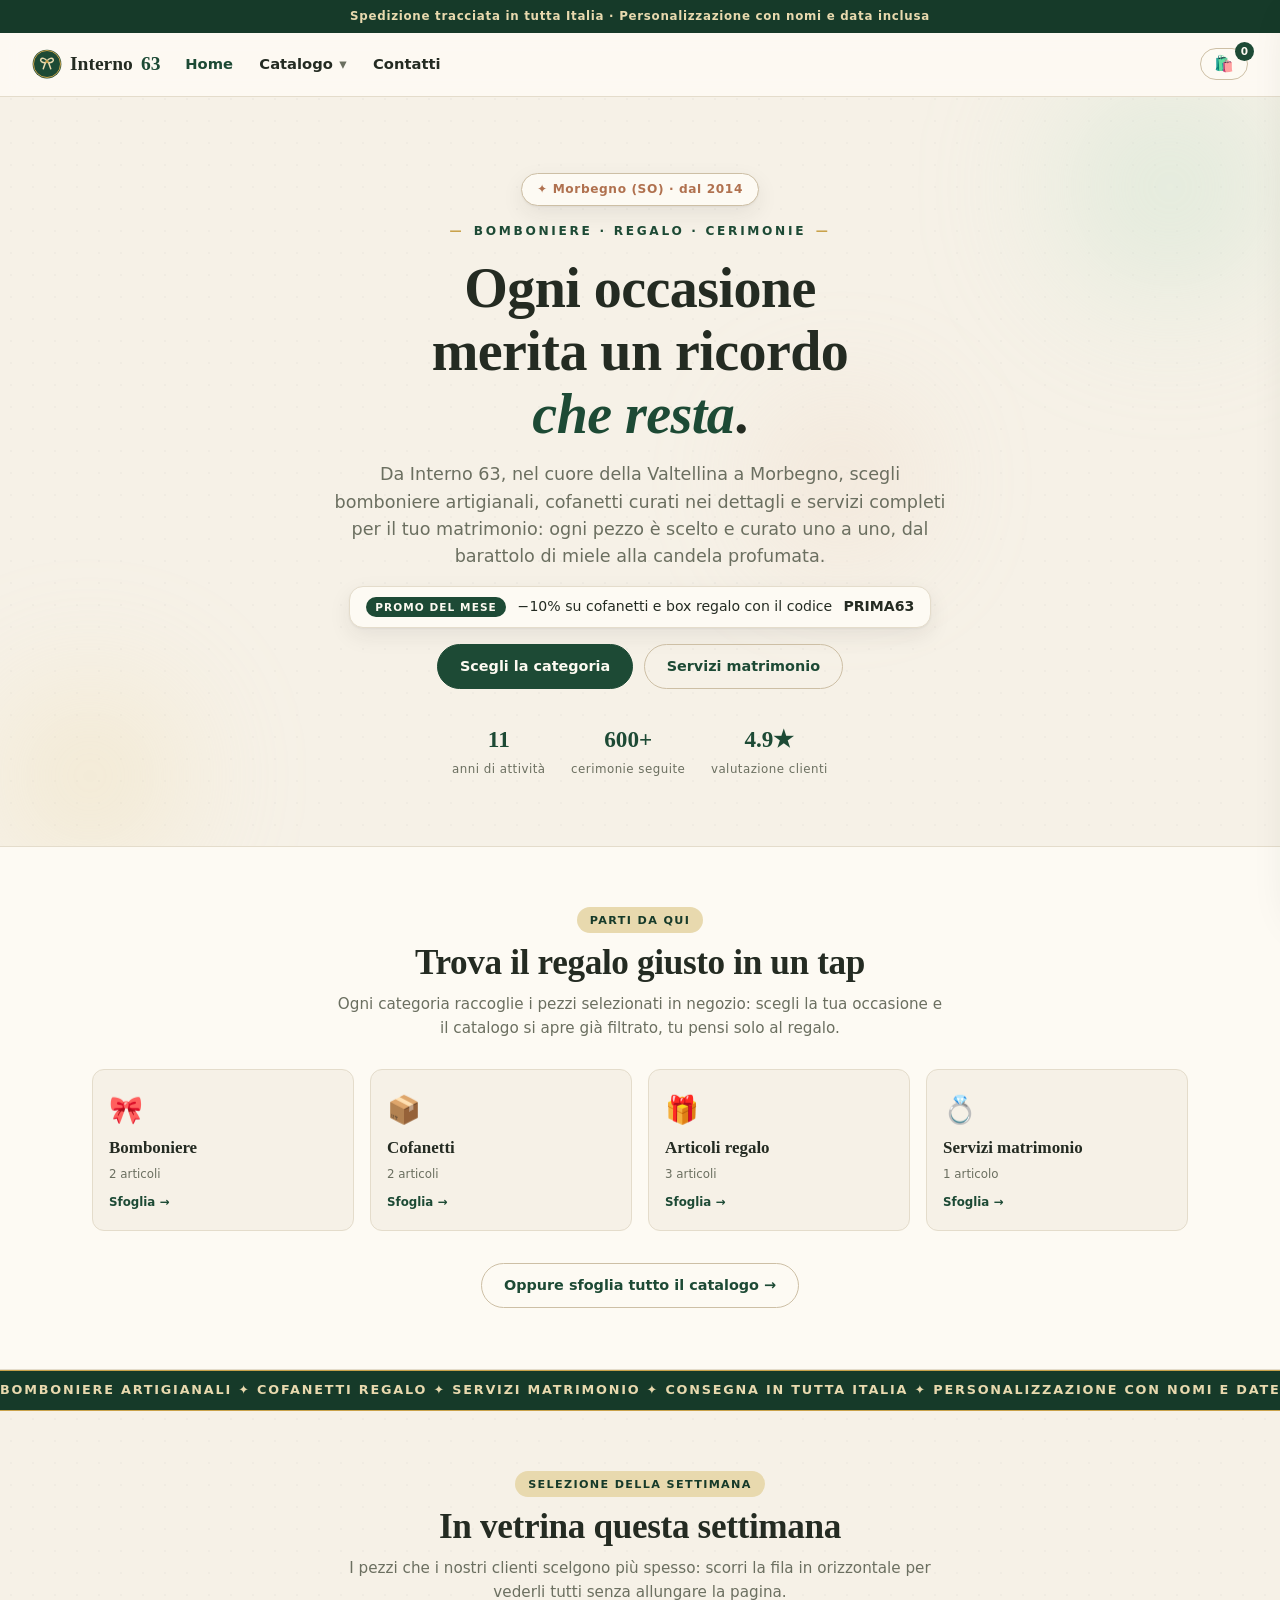
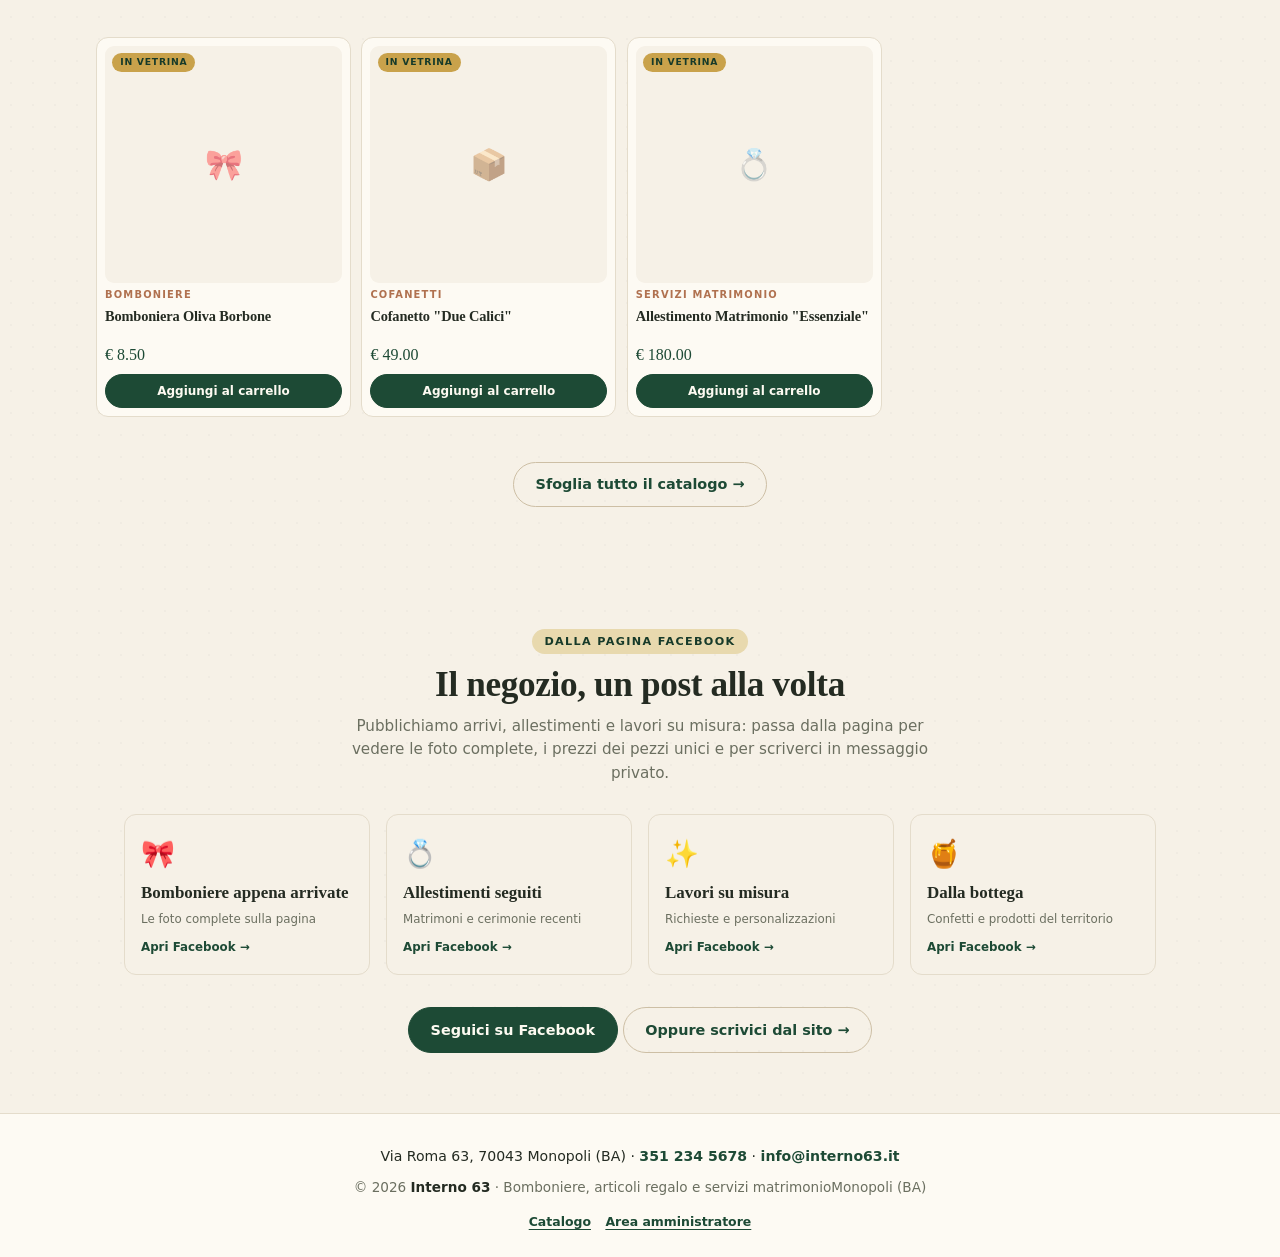
==== index.html @ d995c032 "Fai conto che il negozio è a Morbegno (SO). Modifica l'hero…" ====
<!DOCTYPE html>
<html lang="it">
<head>
<meta charset="UTF-8">
<meta name="viewport" content="width=device-width, initial-scale=1.0">
<title>Interno 63 — Bomboniere, Articoli Regalo e Servizi Matrimonio</title>
<meta name="description" content="Interno 63: bomboniere artigianali, cofanetti regalo e servizi completi per matrimoni, battesimi e cerimonie, da Morbegno in Valtellina. Personalizzazione con nomi e data, spedizione in tutta Italia.">
<meta name="theme-color" content="#1d4a35">
<!-- Condivisione social: anteprima corretta quando la pagina viene linkata su Facebook/WhatsApp -->
<meta property="og:type" content="website">
<meta property="og:site_name" content="Interno 63">
<meta property="og:locale" content="it_IT">
<meta property="og:title" content="Interno 63 — Bomboniere, Articoli Regalo e Servizi Matrimonio">
<meta property="og:description" content="Bomboniere artigianali, cofanetti regalo e servizi completi per cerimonie, dal negozio di Morbegno in Valtellina. Seguici anche sulla pagina Facebook del negozio.">
<meta property="og:url" content="https://interno63.vercel.app/">
<meta name="twitter:card" content="summary">
<!-- Favicon vettoriale: stesso fiocco-regalo su tondo verde del logo in header -->
<link rel="icon" type="image/svg+xml" href="data:image/svg+xml,%3Csvg xmlns='http://www.w3.org/2000/svg' viewBox='0 0 48 48'%3E%3Ccircle cx='24' cy='24' r='23' fill='%231d4a35'/%3E%3Ccircle cx='24' cy='24' r='21.6' fill='none' stroke='%23c9a24b' stroke-width='1.6'/%3E%3Cg fill='none' stroke='%23e8d9ae' stroke-width='2.4' stroke-linecap='round'%3E%3Cpath d='M24 19c-3.4-4.6-8.2-5.2-9.8-2.6-1.5 2.5 1.8 5.5 6.8 5.6'/%3E%3Cpath d='M24 19c3.4-4.6 8.2-5.2 9.8-2.6 1.5 2.5-1.8 5.5-6.8 5.6'/%3E%3Cpath d='M21.6 21.4 18 31.5'/%3E%3Cpath d='M26.4 21.4 30 31.5'/%3E%3C/g%3E%3Ccircle cx='24' cy='20.2' r='2.5' fill='%23c9a24b'/%3E%3C/svg%3E">
<link rel="stylesheet" href="style.css">
</head>
<body data-page="home">
<div class="topbar">Spedizione tracciata in tutta Italia · Personalizzazione con nomi e data inclusa</div>

<!-- HEADER + NAV: logo fiocco-regalo su tondo verde, SVG inline senza classi dedicate -->
<header class="nav">
  <a class="brand" href="index.html" aria-label="Interno 63 — torna alla home">
    <svg width="30" height="30" viewBox="0 0 48 48" aria-hidden="true" focusable="false">
      <circle cx="24" cy="24" r="23" fill="#1d4a35"/>
      <circle cx="24" cy="24" r="21.6" fill="none" stroke="#c9a24b" stroke-width="1.6"/>
      <g fill="none" stroke="#e8d9ae" stroke-width="2.4" stroke-linecap="round">
        <path d="M24 19c-3.4-4.6-8.2-5.2-9.8-2.6-1.5 2.5 1.8 5.5 6.8 5.6"/>
        <path d="M24 19c3.4-4.6 8.2-5.2 9.8-2.6 1.5 2.5-1.8 5.5-6.8 5.6"/>
        <path d="M21.6 21.4 18 31.5"/>
        <path d="M26.4 21.4 30 31.5"/>
      </g>
      <circle cx="24" cy="20.2" r="2.5" fill="#c9a24b"/>
    </svg>
    Interno <b>63</b>
  </a>
  <div class="nav-actions">
    <button class="cart-btn" id="cartBtn" type="button" aria-label="Apri carrello">🛍️ <span class="badge" id="cartCount"></span></button>
    <button class="menu-btn" id="menuBtn" type="button" aria-label="Apri menu di navigazione" aria-expanded="false" aria-controls="navMenu"><span></span><span></span></button>
  </div>
  <nav class="nav-menu" id="navMenu" aria-label="Navigazione principale">
    <a href="index.html" aria-current="page">Home</a>
    <div class="nav-drop" id="navDrop">
      <button class="nav-drop-btn" type="button" id="navDropBtn" aria-expanded="false" aria-haspopup="true" aria-controls="navDropMenu">
        Catalogo <span class="nav-drop-caret" aria-hidden="true">▾</span>
      </button>
      <div class="nav-drop-menu" id="navDropMenu">
        <div class="nav-drop-inner" id="dropCategorie"></div>
      </div>
    </div>
    <a href="#contatti">Contatti</a>
  </nav>
</header>

<main id="top">
  <!-- HERO: sede a Morbegno (SO), senza la dicitura "fatto a mano a" -->
  <section class="hero" aria-label="Presentazione">
    <div class="blobs" aria-hidden="true"><span class="b1"></span><span class="b2"></span><span class="b3"></span></div>
    <div class="hero-inner reveal">
      <span class="sticker">✦ Morbegno (SO) · dal 2014</span>
      <p class="kicker">Bomboniere · Regalo · Cerimonie</p>
      <h1>Ogni occasione merita un ricordo <em>che resta</em>.</h1>
      <p class="lead">Da Interno 63, nel cuore della Valtellina a Morbegno, scegli bomboniere artigianali, cofanetti curati nei dettagli e servizi completi per il tuo matrimonio: ogni pezzo è scelto e curato uno a uno, dal barattolo di miele alla candela profumata.</p>
      <p class="hero-offer"><span class="hero-offer-tag">Promo del mese</span> −10% su cofanetti e box regalo con il codice <b>PRIMA63</b></p>
      <div class="cta-row">
        <a class="btn" href="#categorie">Scegli la categoria</a>
        <a class="btn btn-ghost" href="shop.html?cat=matrimonio">Servizi matrimonio</a>
      </div>
      <div class="hero-stats">
        <div class="stat"><b>11</b><span>anni di attività</span></div>
        <div class="stat"><b>600+</b><span>cerimonie seguite</span></div>
        <div class="stat"><b>4.9★</b><span>valutazione clienti</span></div>
      </div>
    </div>
  </section>

  <!-- CATEGORIE IN PRIMO PIANO: subito sotto l'hero -->
  <section class="section cats" id="categorie">
    <div class="section-head reveal">
      <span class="pill">Parti da qui</span>
      <h2>Trova il regalo giusto in un tap</h2>
      <p>Ogni categoria raccoglie i pezzi selezionati in negozio: scegli la tua occasione e il catalogo si apre già filtrato, tu pensi solo al regalo.</p>
    </div>
    <div class="cats-grid reveal" id="catsGrid" role="group" aria-label="Categorie del catalogo"></div>
    <div class="cta-center reveal">
      <a class="btn btn-ghost" href="shop.html">Oppure sfoglia tutto il catalogo →</a>
    </div>
  </section>

  <!-- TICKER -->
  <div class="ticker" aria-hidden="true">
    <div class="ticker-track">
      <span>Bomboniere artigianali ✦ Cofanetti regalo ✦ Servizi matrimonio ✦ Consegna in tutta Italia ✦ Personalizzazione con nomi e date ✦ Confetti artigianali italiani ✦</span>
      <span>Bomboniere artigianali ✦ Cofanetti regalo ✦ Servizi matrimonio ✦ Consegna in tutta Italia ✦ Personalizzazione con nomi e date ✦ Confetti artigianali italiani ✦</span>
    </div>
  </div>

  <!-- VETRINA: carosello orizzontale -->
  <section class="section" id="vetrina">
    <div class="section-head reveal">
      <span class="pill">Selezione della settimana</span>
      <h2>In vetrina questa settimana</h2>
      <p>I pezzi che i nostri clienti scelgono più spesso: scorri la fila in orizzontale per vederli tutti senza allungare la pagina.</p>
    </div>
    <div class="wrap carosello-wrap reveal">
      <button class="carosello-freccia sx" id="vetrinaPrev" type="button" aria-label="Articoli in vetrina precedenti" aria-controls="featuredGrid" hidden>‹</button>
      <div class="carosello" id="featuredGrid" tabindex="0" aria-label="Vetrina articoli in evidenza: scorri in orizzontale trascinando o con le frecce"></div>
      <button class="carosello-freccia dx" id="vetrinaNext" type="button" aria-label="Articoli in vetrina successivi" aria-controls="featuredGrid" hidden>›</button>
      <p class="carosello-nota hint" aria-hidden="true">← Scorri la fila per scoprire gli altri pezzi in vetrina →</p>
    </div>
    <div class="cta-center reveal">
      <a class="btn btn-ghost" href="shop.html">Sfoglia tutto il catalogo →</a>
    </div>
  </section>

  <!-- SOCIAL: la pagina Facebook del negozio, raccontata con lo stile del sito.
       Il formato "post" (icona + titolo breve + invito) è ripreso dalle tile delle categorie
       per integrarsi nel design, senza widget esterni che appesantiscono la pagina. -->
  <section class="section" id="social">
    <div class="section-head reveal">
      <span class="pill">Dalla pagina Facebook</span>
      <h2>Il negozio, un post alla volta</h2>
      <p>Pubblichiamo arrivi, allestimenti e lavori su misura: passa dalla pagina per vedere le foto complete, i prezzi dei pezzi unici e per scriverci in messaggio privato.</p>
    </div>
    <div class="wrap">
      <div class="cats-grid reveal" role="group" aria-label="Argomenti della pagina Facebook del negozio">
        <a class="tile" href="https://www.facebook.com/share/14xCco4QcLd/" target="_blank" rel="noopener">
          <span class="tile-ico" aria-hidden="true">🎀</span>
          <span class="tile-nome">Bomboniere appena arrivate</span>
          <span class="tile-quota">Le foto complete sulla pagina</span>
          <span class="tile-vai">Apri Facebook →</span>
        </a>
        <a class="tile" href="https://www.facebook.com/share/14xCco4QcLd/" target="_blank" rel="noopener">
          <span class="tile-ico" aria-hidden="true">💍</span>
          <span class="tile-nome">Allestimenti seguiti</span>
          <span class="tile-quota">Matrimoni e cerimonie recenti</span>
          <span class="tile-vai">Apri Facebook →</span>
        </a>
        <a class="tile" href="https://www.facebook.com/share/14xCco4QcLd/" target="_blank" rel="noopener">
          <span class="tile-ico" aria-hidden="true">✨</span>
          <span class="tile-nome">Lavori su misura</span>
          <span class="tile-quota">Richieste e personalizzazioni</span>
          <span class="tile-vai">Apri Facebook →</span>
        </a>
        <a class="tile" href="https://www.facebook.com/share/14xCco4QcLd/" target="_blank" rel="noopener">
          <span class="tile-ico" aria-hidden="true">🍯</span>
          <span class="tile-nome">Dalla bottega</span>
          <span class="tile-quota">Confetti e prodotti del territorio</span>
          <span class="tile-vai">Apri Facebook →</span>
        </a>
      </div>
      <div class="cta-center reveal">
        <a class="btn" href="https://www.facebook.com/share/14xCco4QcLd/" target="_blank" rel="noopener">Seguici su Facebook</a>
        <a class="btn btn-ghost" href="#contatti">Oppure scrivici dal sito →</a>
      </div>
    </div>
  </section>
</main>

<!-- FOOTER: riga contatti ricomposta da script.js con i dati salvati dall'admin -->
<footer class="foot" id="contatti">
  <p class="foot-contatti" id="footContatti">
    <span>Via Roma 63, 23017 Morbegno (SO)</span> ·
    <a class="foot-tel" href="tel:+393512345678">351 234 5678</a> ·
    <a class="foot-tel" href="mailto:info@interno63.it">info@interno63.it</a>
  </p>
  <p class="foot-contatti" id="footOrari" hidden>🕒 Orari: Lun–Sab 9:30–13:00</p>
  <p>© <span id="anno">2025</span> <b id="footName">Interno 63</b> · Bomboniere, articoli regalo e servizi matrimonio<span id="footLuogo"> · Morbegno (SO)</span></p>
  <nav class="foot-links" aria-label="Link utili">
    <a class="link" href="shop.html">Catalogo</a>
    <a class="link hidden" id="linkFb" href="https://www.facebook.com/share/14xCco4QcLd/" rel="noopener">Facebook</a>
    <a class="link hidden" id="linkIg" href="#" rel="noopener">Instagram</a>
    <a class="link" href="admin.html">Area amministratore</a>
  </nav>
</footer>

<!-- Carrello laterale / bottom-sheet -->
<aside class="drawer" id="cartDrawer" aria-label="Carrello" aria-hidden="true">
  <div class="drawer-head">
    <h2>Il tuo carrello</h2>
    <button class="link" id="cartClose" type="button" aria-label="Chiudi carrello">✕ Chiudi</button>
  </div>
  <div class="cart-items" id="cartItems"></div>
  <div class="cart-foot" id="cartFoot"></div>
</aside>
<div class="scrim" id="scrim" hidden></div>

<!-- Dettaglio prodotto -->
<div class="modal" id="productModal" role="dialog" aria-modal="true" aria-label="Dettaglio prodotto" hidden>
  <div class="modal-card" id="modalBody"></div>
  <button class="modal-x" id="modalClose" type="button" aria-label="Chiudi dettaglio">✕</button>
</div>

<div class="toast" id="toast" role="status" aria-live="polite"></div>
<script src="script.js"></script>
</body>
</html>
---- style.css ----
/* Interno 63 — foglio unico: storefront (home + shop) e pannello admin.
   FIX CHIAVE: [hidden] con !important vince su ogni display → nessun overlay invisibile che ruba i click.
   Questa passata (QA FIX): aggiunte le definizioni mancanti segnalate dal controllo —
   .tabpane (pannelli delle schede admin) e .sx/.dx (frecce sinistra/destra del carosello vetrina) —
   più una passata di copertura completa: OGNI classe presente nel markup ora ha il suo stile. */

:root{
  --bg:#f6f1e7;--carta:#fdfaf3;--testo:#242b22;--testo-2:#6b6f60;
  --bordo:#e4dccb;--bordo-forte:#cdbfa5;
  --accente:#1d4a35;--accente-scuro:#163a29;
  --oro:#c9a24b;--oro-tenue:#e8d9ae;--argilla:#b0714f;--pericolo:#b03a2e;
  --ombra:0 1px 2px rgba(36,43,34,.05),0 8px 22px rgba(36,43,34,.08);
  --ombra-alta:0 4px 10px rgba(36,43,34,.10),0 18px 44px rgba(36,43,34,.14);
  --raggio:16px;--raggio-mini:12px;--transizione:180ms ease-out;
  --font-display:"Iowan Old Style","Palatino Linotype",Palatino,Georgia,"Times New Roman",serif;
  --font-testo:"Avenir Next","Segoe UI",system-ui,-apple-system,"Helvetica Neue",sans-serif;
}

/* ---------- Reset e base ---------- */
*,*::before,*::after{box-sizing:border-box;margin:0;padding:0}
[hidden]{display:none!important}
html{scroll-behavior:smooth;-webkit-text-size-adjust:100%}
body{font-family:var(--font-testo);color:var(--testo);background:var(--bg);background-image:radial-gradient(rgba(36,43,34,.028) 1px,transparent 1px);background-size:22px 22px;line-height:1.55;min-height:100vh}
body.blocco-scroll{overflow:hidden}
img{max-width:100%;display:block}
button{font:inherit;cursor:pointer}
a{color:inherit}
:focus-visible{outline:2px solid var(--oro);outline-offset:2px;border-radius:4px}
h1,h2,h3{font-family:var(--font-display);font-weight:600;line-height:1.12;letter-spacing:-.01em}
h1 em,h2 em{font-style:italic;color:var(--accente)}
.hidden{display:none!important}
.wrap{max-width:1160px;margin:0 auto;padding:0 clamp(1rem,4vw,2rem)}

/* ---------- Utility ---------- */
.hint{font-size:.78rem;color:var(--testo-2)}
.pill{display:inline-block;background:var(--oro-tenue);color:var(--accente-scuro);border-radius:999px;padding:.26rem .8rem;font-size:.7rem;font-weight:800;letter-spacing:.12em;text-transform:uppercase}
.vuoto{padding:1.4rem;text-align:center;color:var(--testo-2);font-size:.9rem;border:1px dashed var(--bordo-forte);border-radius:var(--raggio);background:var(--carta)}
.conteggio{font-size:.8rem;color:var(--testo-2);font-weight:600}
.btn{display:inline-flex;align-items:center;justify-content:center;gap:.45rem;background:var(--accente);color:#fdfaf1;border:1px solid var(--accente);border-radius:999px;padding:.65rem 1.35rem;font-weight:700;font-size:.9rem;text-decoration:none;transition:transform var(--transizione),background var(--transizione),box-shadow var(--transizione)}
.btn:hover{background:var(--accente-scuro);transform:translateY(-1px);box-shadow:var(--ombra)}
.btn:active{transform:translateY(0)}
.btn:disabled{opacity:.55;cursor:not-allowed;transform:none;box-shadow:none}
.btn-ghost{background:transparent;color:var(--accente);border:1px solid var(--bordo-forte)}
.btn-ghost:hover{background:var(--accente);color:#fdfaf1;border-color:var(--accente)}
.btn-mini{border:1px solid var(--bordo);background:var(--carta);color:var(--testo);border-radius:999px;padding:.3rem .75rem;font-size:.76rem;font-weight:700;white-space:nowrap;transition:background var(--transizione),color var(--transizione),border-color var(--transizione)}
.btn-mini:hover{border-color:var(--accente);color:var(--accente)}
.btn-mini.attiva{background:var(--oro-tenue);border-color:var(--oro);color:var(--accente-scuro)}
.btn-mini.pericolo{color:var(--pericolo);border-color:rgba(176,58,46,.35)}
.btn-mini.pericolo:hover{background:var(--pericolo);border-color:var(--pericolo);color:#fff}
.link{background:none;border:none;padding:0;color:var(--accente);font-weight:700;font-size:inherit;text-decoration:underline;text-underline-offset:3px}
.link:hover{color:var(--accente-scuro)}

/* ---------- Topbar e navigazione ---------- */
.topbar{background:var(--accente-scuro);color:var(--oro-tenue);text-align:center;font-size:.74rem;font-weight:600;letter-spacing:.06em;padding:.45rem 1rem}
.nav{position:sticky;top:0;z-index:50;display:flex;align-items:center;justify-content:space-between;gap:.8rem;flex-wrap:wrap;padding:.75rem clamp(1rem,4vw,2rem);background:rgba(253,250,243,.92);backdrop-filter:blur(8px);border-bottom:1px solid var(--bordo)}
.brand{font-family:var(--font-display);font-size:1.22rem;text-decoration:none;font-weight:600;display:inline-flex;align-items:center;gap:.5rem}
.brand b{color:var(--accente)}
.dot{width:11px;height:11px;border-radius:50%;background:var(--oro);display:inline-block}
.nav-actions{display:flex;align-items:center;gap:.55rem;margin-left:auto;order:2}
.cart-btn{position:relative;background:var(--carta);border:1px solid var(--bordo-forte);border-radius:999px;padding:.45rem .8rem;font-size:1rem;line-height:1;transition:border-color var(--transizione),transform var(--transizione)}
.cart-btn:hover{border-color:var(--accente);transform:translateY(-1px)}
.badge{position:absolute;top:-7px;right:-7px;min-width:19px;height:19px;padding:0 5px;border-radius:999px;background:var(--accente);color:#fdfaf1;font-size:.66rem;font-weight:800;display:none;align-items:center;justify-content:center;font-family:var(--font-testo)}
.badge:not(:empty){display:inline-flex}
.menu-btn{width:42px;height:42px;border-radius:12px;border:1px solid var(--bordo-forte);background:var(--carta);display:grid;place-content:center;gap:5px}
.menu-btn span{display:block;width:20px;height:2px;background:var(--testo);border-radius:2px;transition:transform var(--transizione)}
.menu-btn[aria-expanded="true"] span:first-child{transform:translateY(3.5px) rotate(45deg)}
.menu-btn[aria-expanded="true"] span:last-child{transform:translateY(-3.5px) rotate(-45deg)}
.nav-menu{display:none;width:100%;order:3;flex-direction:column;gap:.05rem;padding:.5rem 0 .9rem}
.nav-menu.aperta{display:flex}
.nav-menu > a,.nav-drop-btn{text-decoration:none;font-weight:700;font-size:.95rem;color:var(--testo);padding:.55rem .4rem;border-radius:10px;text-align:left;background:none;border:none;width:100%}
.nav-menu > a:hover{color:var(--accente)}
.nav-menu a[aria-current="page"]{color:var(--accente)}
.nav-drop{display:flex;flex-direction:column;position:relative}
.nav-drop-btn{display:flex;align-items:center;gap:.4rem}
.nav-drop-btn:hover{color:var(--accente)}
.nav-drop-caret{color:var(--testo-2);transition:transform var(--transizione)}
.nav-drop-btn[aria-expanded="true"] .nav-drop-caret{transform:rotate(180deg)}
/* mobile: elenco categorie sempre visibile dentro il pannello */
.nav-drop-menu{display:flex;flex-direction:column;padding-left:.9rem}
.nav-drop-inner{display:flex;flex-direction:column;border-left:2px solid var(--oro);padding-left:.7rem;margin:.1rem 0 .4rem}
.nav-drop-inner a{text-decoration:none;font-size:.88rem;font-weight:600;color:var(--testo-2);padding:.45rem .2rem;display:flex;align-items:center;gap:.5rem;border-radius:8px}
.nav-drop-inner a:hover{color:var(--accente)}
.drop-ico{font-size:1rem}
/* desktop: menu in linea + tenda Catalogo */
@media (min-width:768px){
  .menu-btn{display:none}
  .nav-menu{display:flex;flex-direction:row;width:auto;order:0;align-items:center;gap:.15rem;padding:0}
  .nav-menu > a,.nav-drop-btn{width:auto;padding:.5rem .75rem;font-size:.92rem}
  .nav-drop:hover .nav-drop-btn{color:var(--accente)}
  .nav-drop-menu{position:absolute;top:calc(100% + 8px);left:0;min-width:250px;background:var(--carta);border:1px solid var(--bordo);border-radius:var(--raggio-mini);box-shadow:var(--ombra-alta);padding:.55rem;opacity:0;visibility:hidden;transform:translateY(6px);transition:opacity var(--transizione),transform var(--transizione),visibility var(--transizione)}
  .nav-drop-menu.aperta,.nav-drop:focus-within .nav-drop-menu{opacity:1;visibility:visible;transform:translateY(0)}
  .nav-drop-inner{border-left:none;padding-left:0;margin:0}
  .nav-drop-inner a{padding:.5rem .65rem;font-size:.9rem}
  .nav-drop-inner a:hover{background:var(--bg);color:var(--accente)}
}

/* ---------- Hero ---------- */
.hero{position:relative;overflow:hidden;padding:clamp(2.6rem,7vw,4.8rem) 0 clamp(2.6rem,6vw,4.2rem)}
.blobs{position:absolute;inset:0;pointer-events:none}
.blobs span{position:absolute;border-radius:50%;filter:blur(60px);opacity:.5}
.b1{width:340px;height:340px;background:radial-gradient(circle,#bfe0c9,transparent 70%);top:-80px;right:-60px;animation:galleggia 11s ease-in-out infinite}
.b2{width:260px;height:260px;background:radial-gradient(circle,#ecd9a8,transparent 70%);bottom:-60px;left:-40px;animation:galleggia 13s ease-in-out infinite reverse}
.b3{width:200px;height:200px;background:radial-gradient(circle,#e7c9b3,transparent 70%);top:38%;left:58%;animation:galleggia 15s ease-in-out 2s infinite}
.hero-inner{position:relative;max-width:880px;margin:0 auto;text-align:center;display:grid;gap:1rem;justify-items:center;padding:0 clamp(1rem,4vw,2rem)}
.sticker{display:inline-block;background:var(--carta);border:1px solid var(--bordo-forte);border-radius:999px;padding:.38rem .95rem;font-size:.76rem;font-weight:600;color:var(--argilla);letter-spacing:.05em;box-shadow:var(--ombra)}
.kicker{font-size:.76rem;font-weight:800;letter-spacing:.22em;text-transform:uppercase;color:var(--accente)}
.kicker::before,.kicker::after{content:"—";color:var(--oro);margin:0 .6rem}
.hero h1{font-size:clamp(2rem,5.5vw,3.5rem);max-width:18ch}
.lead{color:var(--testo-2);font-size:clamp(.96rem,2vw,1.1rem);max-width:56ch}
.hero-offer{display:inline-flex;align-items:center;gap:.7rem;flex-wrap:wrap;justify-content:center;background:var(--carta);border:1px solid var(--bordo);border-radius:14px;padding:.55rem 1rem;font-size:.88rem;box-shadow:var(--ombra)}
.hero-offer-tag{background:var(--accente);color:#fdfaf1;border-radius:999px;padding:.14rem .6rem;font-size:.66rem;font-weight:800;letter-spacing:.1em;text-transform:uppercase}
.cta-row{display:flex;flex-wrap:wrap;gap:.7rem;align-items:center}
.cta-row.left{justify-content:flex-start}
.cta-center{text-align:center;margin-top:2rem}
.hero-stats{display:flex;flex-wrap:wrap;justify-content:center;gap:1.6rem;margin-top:1.1rem}
.hero-stats .stat{display:grid;gap:.1rem;text-align:center}
.hero-stats b{font-family:var(--font-display);font-size:1.45rem;color:var(--accente)}
.hero-stats span{font-size:.74rem;color:var(--testo-2);letter-spacing:.04em}

/* ---------- Ticker ---------- */
.ticker{background:var(--accente-scuro);overflow:hidden;padding:.6rem 0;border-block:1px solid var(--oro)}
.ticker-track{display:flex;width:max-content;animation:scorri 26s linear infinite}
.ticker-track span{color:var(--oro-tenue);font-size:.8rem;font-weight:600;letter-spacing:.14em;text-transform:uppercase;white-space:nowrap;padding-right:2.5rem}

/* ---------- Sezioni ---------- */
.section{padding:clamp(2.4rem,6vw,3.8rem) 0}
.section-head{max-width:640px;margin:0 auto 1.8rem;text-align:center;display:grid;gap:.65rem;justify-items:center;padding:0 1rem}
.section-head h2{font-size:clamp(1.5rem,3.5vw,2.2rem)}
.section-head p{color:var(--testo-2);font-size:.95rem}
.section.cats{background:var(--carta);border-block:1px solid var(--bordo)}

/* ---------- Tile categorie in primo piano ---------- */
.cats-grid{display:grid;gap:.8rem;grid-template-columns:repeat(auto-fill,minmax(150px,1fr));padding:0 clamp(1rem,4vw,2rem);max-width:1160px;margin:0 auto}
@media (min-width:820px){.cats-grid{grid-template-columns:repeat(4,1fr);gap:1rem}}
.tile{position:relative;text-decoration:none;background:var(--bg);border:1px solid var(--bordo);border-radius:var(--raggio-mini);padding:1.15rem 1rem;display:grid;gap:.25rem;justify-items:start;transition:transform var(--transizione),box-shadow var(--transizione),border-color var(--transizione)}
.tile:hover{transform:translateY(-3px);box-shadow:var(--ombra);border-color:var(--oro)}
.tile-ico{font-size:1.7rem}
.tile-nome{font-family:var(--font-display);font-size:1.06rem;font-weight:600}
.tile-quota{font-size:.74rem;color:var(--testo-2)}
.tile-vai{font-size:.74rem;font-weight:700;color:var(--accente);margin-top:.35rem}
.tile:hover .tile-vai{text-decoration:underline;text-underline-offset:3px}
.cta-center .btn-ghost{display:inline-flex}

/* ---------- Carosello vetrina (scorrimento orizzontale) ---------- */
.carosello-wrap{display:block;position:relative;max-width:1160px;margin:0 auto;padding:0 clamp(1rem,4vw,2rem)}
.carosello{display:grid;grid-auto-flow:column;grid-auto-columns:min(72%,280px);gap:.65rem;overflow-x:auto;scroll-snap-type:x mandatory;overscroll-behavior-x:contain;padding:.25rem .25rem .8rem;scrollbar-width:thin;scrollbar-color:var(--bordo-forte) transparent}
.carosello::-webkit-scrollbar{height:6px}
.carosello::-webkit-scrollbar-thumb{background:var(--bordo-forte);border-radius:999px}
.carosello .product{scroll-snap-align:start}
.carosello.trascina{scroll-snap-type:none;cursor:grabbing}
.carosello-freccia{display:none}
/* QA FIX: i modificatori .sx (sinistra) e .dx (destra) delle frecce ora esistono:
   su desktop avvicinano i pulsanti al bordo della corsia senza coprire le card */
.carosello-freccia.sx{margin-left:-.15rem}
.carosello-freccia.dx{margin-right:-.15rem}
.carosello-nota{text-align:center;font-size:.78rem;color:var(--testo-2);margin-top:.4rem;padding:0 1rem}
@media (min-width:768px){
  .carosello-wrap{display:grid;grid-template-columns:auto 1fr auto;align-items:center;gap:.6rem}
  .carosello{grid-auto-columns:minmax(230px,255px);scroll-snap-type:x proximity}
  .carosello-freccia{display:grid;place-items:center;width:42px;height:42px;border-radius:50%;border:1px solid var(--bordo-forte);background:var(--carta);color:var(--accente);font-size:1.35rem;line-height:1;box-shadow:var(--ombra);transition:border-color var(--transizione),background var(--transizione),transform var(--transizione);flex-shrink:0}
  .carosello-freccia:hover{background:var(--accente);color:#fdfaf1;border-color:var(--accente);transform:translateY(-1px)}
  .carosello-nota{display:none}
}

/* ---------- Griglia prodotti: CARD COMPATTE ---------- */
.grid{display:grid;gap:.65rem;grid-template-columns:repeat(auto-fill,minmax(146px,1fr))}
.grid-shop{grid-template-columns:repeat(auto-fill,minmax(154px,1fr))}
.product{background:var(--carta);border:1px solid var(--bordo);border-radius:var(--raggio-mini);padding:.5rem;display:grid;gap:.25rem;justify-items:start;transition:transform var(--transizione),box-shadow var(--transizione),border-color var(--transizione)}
.product:hover{transform:translateY(-2px);box-shadow:var(--ombra);border-color:var(--bordo-forte)}
.product-media{position:relative;width:100%;aspect-ratio:1/1;border-radius:9px;overflow:hidden;background:var(--bg);border:none;padding:0}
.product-media img{width:100%;height:100%;object-fit:cover}
.segnaposto{width:100%;height:100%;display:grid;place-items:center;font-size:1.9rem;opacity:.55}
.badge-vetrina{position:absolute;top:.45rem;left:.45rem;background:var(--oro);color:var(--accente-scuro);border-radius:999px;padding:.13rem .5rem;font-size:.58rem;font-weight:800;letter-spacing:.08em;text-transform:uppercase;font-family:var(--font-testo)}
.categoria{font-size:.62rem;font-weight:800;letter-spacing:.12em;text-transform:uppercase;color:var(--argilla)}
.product h3{font-size:.9rem;line-height:1.25;display:-webkit-box;-webkit-line-clamp:2;-webkit-box-orient:vertical;overflow:hidden;min-height:2.25em}
.product .prezzo{font-family:var(--font-display);font-size:1rem;color:var(--accente)}
.product > button:last-child{width:100%;margin-top:.15rem;border:1px solid var(--accente);background:var(--accente);color:#fdfaf1;border-radius:999px;padding:.42rem .6rem;font-size:.75rem;font-weight:700;text-align:center;transition:background var(--transizione),transform var(--transizione)}
.product > button:last-child:hover{background:var(--accente-scuro);transform:translateY(-1px)}
.product > button:last-child:disabled{opacity:.5}

/* ---------- Pagina catalogo ---------- */
.page-head{padding:clamp(1.8rem,5vw,3rem) 0 1.5rem;text-align:center}
.breadcrumb{font-size:.74rem;font-weight:600;letter-spacing:.09em;text-transform:uppercase;color:var(--testo-2);margin-bottom:.5rem}
.breadcrumb a{color:var(--accente);text-decoration:none}
.breadcrumb a:hover{text-decoration:underline;text-underline-offset:3px}
.breadcrumb span{margin:0 .35rem;color:var(--bordo-forte)}
.page-head h1{font-size:clamp(1.8rem,4vw,2.5rem)}
.page-head .lead{margin:.5rem auto 0}
.toolbar-wrap{background:var(--carta);border-bottom:1px solid var(--bordo);padding:.9rem 0 1rem}
.toolbar{display:flex;flex-wrap:wrap;gap:.65rem;align-items:center;justify-content:space-between}
.toolbar-wrap .chips{margin-top:.9rem}
.campo-cerca{display:flex;align-items:center;gap:.5rem;flex:1;min-width:200px;max-width:420px;background:var(--bg);border:1px solid var(--bordo);border-radius:999px;padding:.5rem .9rem;transition:border-color var(--transizione)}
.campo-cerca:focus-within{border-color:var(--accente)}
.campo-cerca input{border:none;background:none;flex:1;font-size:.92rem;min-width:0}
.campo-cerca input:focus{outline:none}
.campo-ordina{display:flex;align-items:center;gap:.5rem;font-size:.83rem;font-weight:700;color:var(--testo-2)}
.campo-ordina select{border:1px solid var(--bordo);border-radius:999px;padding:.45rem .75rem;background:var(--carta);font:inherit;font-size:.88rem;color:var(--testo)}
.campo-ordina select:focus{border-color:var(--accente);outline:none}
.chips{display:flex;flex-wrap:wrap;gap:.45rem}
.chip{border:1px solid var(--bordo);background:var(--carta);border-radius:999px;padding:.42rem .95rem;font-size:.8rem;font-weight:700;color:var(--testo-2);transition:background var(--transizione),color var(--transizione),border-color var(--transizione)}
.chip:hover{border-color:var(--accente);color:var(--accente)}
.chip.attiva{background:var(--accente);border-color:var(--accente);color:#fdfaf1}
.empty{text-align:center;color:var(--testo-2);padding:2rem 1rem;border:1px dashed var(--bordo-forte);border-radius:var(--raggio);background:var(--carta);font-size:.92rem}
.shop-main{padding-top:1.6rem}

/* ---------- Footer ---------- */
.foot{border-top:1px solid var(--bordo);background:var(--carta);padding:2rem 1rem 1.6rem;display:grid;gap:.55rem;justify-items:center;text-align:center;font-size:.85rem;color:var(--testo-2)}
.foot b{color:var(--testo)}
.foot-contatti{font-size:.88rem;color:var(--testo)}
.foot-tel{color:var(--accente);font-weight:700;text-decoration:none}
.foot-tel:hover{text-decoration:underline;text-underline-offset:3px}
.foot-links{display:flex;gap:.9rem;flex-wrap:wrap;justify-content:center;margin-top:.3rem}
.foot-links .link{font-size:.78rem}

/* ---------- Drawer carrello ---------- */
.drawer{position:fixed;top:0;right:0;bottom:0;width:min(400px,94vw);background:var(--carta);border-left:1px solid var(--bordo);box-shadow:var(--ombra-alta);z-index:70;transform:translateX(105%);transition:transform 240ms ease-out;display:flex;flex-direction:column}
.drawer.aperta{transform:none}
.drawer-head{display:flex;align-items:center;justify-content:space-between;padding:1rem 1.1rem;border-bottom:1px solid var(--bordo)}
.drawer-head h2{font-size:1.15rem}
.cart-items{flex:1;overflow:auto;padding:1rem 1.1rem;display:grid;gap:.7rem;align-content:start}
.cart-row{display:grid;gap:.3rem;background:var(--bg);border:1px solid var(--bordo);border-radius:var(--raggio-mini);padding:.6rem .7rem}
.riga-nome{font-weight:700;font-size:.88rem}
.riga-ctrl{display:flex;align-items:center;gap:.5rem;font-size:.9rem}
.riga-ctrl button{width:26px;height:26px;border-radius:8px;border:1px solid var(--bordo-forte);background:var(--carta);font-weight:800;line-height:1}
.riga-ctrl button:hover{border-color:var(--accente);color:var(--accente)}
.qta{min-width:1.2rem;text-align:center;font-weight:700}
.cart-foot{border-top:1px solid var(--bordo);padding:1rem 1.1rem;display:grid;gap:.6rem}
.cart-tot{display:flex;justify-content:space-between;font-size:1rem;align-items:center}

/* ---------- Scrim, modale dettaglio, toast ---------- */
.scrim{position:fixed;inset:0;background:rgba(36,43,34,.4);z-index:60;opacity:0;transition:opacity 220ms ease-out}
.scrim.visibile{opacity:1}
.modal{position:fixed;inset:0;z-index:80;display:grid;place-items:center;padding:1rem;background:rgba(36,43,34,.45);backdrop-filter:blur(3px);opacity:0;transition:opacity var(--transizione)}
.modal.aperta{opacity:1}
.modal-card{position:relative;background:var(--carta);border-radius:var(--raggio);box-shadow:var(--ombra-alta);max-width:640px;width:100%;max-height:86vh;overflow:auto;display:grid;gap:1rem;padding:1.1rem}
@media (min-width:700px){.modal-card{grid-template-columns:230px minmax(0,1fr)}}
.modal-x{position:absolute;top:1rem;right:1rem;width:38px;height:38px;border-radius:50%;border:1px solid var(--bordo-forte);background:var(--carta);font-size:.95rem;z-index:2}
.modal-x:hover{border-color:var(--accente);color:var(--accente)}
.dettaglio-media img{width:100%;aspect-ratio:1/1;object-fit:cover;border-radius:var(--raggio-mini)}
.dettaglio-media .segnaposto{width:100%;aspect-ratio:1/1;font-size:3rem;background:var(--bg);border-radius:var(--raggio-mini)}
.dettaglio-info{display:grid;gap:.5rem;justify-items:start}
.dettaglio-info h3{font-size:1.3rem}
.desc{color:var(--testo-2);font-size:.92rem}
.dettaglio-info .prezzo{font-family:var(--font-display);font-size:1.35rem;color:var(--accente)}
.toast{position:fixed;left:50%;bottom:1.2rem;transform:translate(-50%,12px);background:var(--testo);color:#fdfaf1;border-radius:999px;padding:.6rem 1.2rem;font-size:.85rem;font-weight:600;box-shadow:var(--ombra-alta);opacity:0;pointer-events:none;transition:opacity var(--transizione),transform var(--transizione);z-index:90;max-width:min(92vw,480px);text-align:center}
.toast.visibile{opacity:1;transform:translate(-50%,0)}

/* ---------- Animazioni ingresso ---------- */
.reveal{opacity:0;transform:translateY(14px);transition:opacity .5s ease-out,transform .5s ease-out}
.reveal.visibile{opacity:1;transform:none}
@keyframes galleggia{0%,100%{transform:translateY(0)}50%{transform:translateY(-16px)}}
@keyframes scorri{from{transform:translateX(0)}to{transform:translateX(-50%)}}

/* ---------- Campi formulario condivisi ---------- */
.form-grid label,.gate label,.cart-foot label,.backup-grid label{display:grid;gap:.3rem;font-size:.82rem;font-weight:700;color:var(--testo-2)}
.form-grid input,.form-grid select,.gate input,.cart-foot input,.backup-grid input{border:1px solid var(--bordo-forte);border-radius:10px;padding:.55rem .7rem;background:var(--carta);font:inherit;font-size:.92rem;color:var(--testo);width:100%}
.form-grid input:focus,.form-grid select:focus,.gate input:focus,.cart-foot input:focus,.backup-grid input:focus{border-color:var(--accente);outline:none;box-shadow:0 0 0 3px rgba(29,74,53,.12)}
.check{display:flex;align-items:center;gap:.5rem;font-weight:600;color:var(--testo)!important;flex-direction:row!important}
.check input{width:16px!important;height:16px;accent-color:var(--accente);flex-shrink:0}

/* ============ PANNELLO ADMIN ============ */
body.pag-admin{background-image:none}
.admin-head{position:sticky;top:0;z-index:40;display:flex;align-items:center;justify-content:space-between;gap:.8rem;flex-wrap:wrap;padding:.7rem clamp(1rem,4vw,2rem);background:rgba(253,250,243,.94);backdrop-filter:blur(8px);border-bottom:1px solid var(--bordo)}
.admin-tag{background:var(--accente);color:#fdfaf1;border-radius:999px;padding:.12rem .55rem;font-size:.62rem;font-weight:800;letter-spacing:.1em;text-transform:uppercase;font-family:var(--font-testo)}
.admin-head-actions{display:flex;gap:.5rem;flex-wrap:wrap}

/* Accesso */
.gate-wrap{max-width:420px;margin:clamp(3rem,10vw,6rem) auto;padding:0 1rem;display:grid;gap:.7rem;justify-items:center;text-align:center}
.gate-ico{font-size:2.2rem}
.gate-wrap h1{font-size:1.6rem}
.gate{width:100%;background:var(--carta);border:1px solid var(--bordo);border-radius:var(--raggio);box-shadow:var(--ombra);padding:1.2rem;display:grid;gap:.6rem;justify-items:stretch}
.gate input{width:100%}
.gate-msg{color:var(--pericolo);font-size:.8rem;font-weight:700}

/* Guscio + statistiche */
.admin-shell{max-width:1080px;margin:0 auto;padding:1.2rem clamp(1rem,4vw,2rem) 3rem;display:grid;gap:1.1rem}
.admin-stats{display:grid;grid-template-columns:repeat(2,1fr);gap:.6rem}
@media (min-width:640px){.admin-stats{grid-template-columns:repeat(3,1fr)}}
@media (min-width:960px){.admin-stats{grid-template-columns:repeat(6,1fr)}}
.admin-stat{background:var(--carta);border:1px solid var(--bordo);border-radius:var(--raggio-mini);padding:.75rem .8rem;display:grid;gap:.1rem}
.admin-stat b{font-family:var(--font-display);font-size:1.3rem;color:var(--accente)}
.admin-stat span{font-size:.68rem;color:var(--testo-2);font-weight:600;letter-spacing:.03em}

/* Schede (tab) — QA FIX: .tabpane ora definito: i pannelli visibili sono una colonna
   con spaziatura; quelli nascosti restano tali grazie a [hidden]{display:none!important} */
.tabs{display:flex;gap:.4rem;overflow-x:auto;padding-bottom:.3rem;scrollbar-width:thin;scrollbar-color:var(--bordo-forte) transparent}
.tab{flex-shrink:0;display:inline-flex;align-items:center;gap:.4rem;border:1px solid var(--bordo);background:var(--carta);border-radius:999px;padding:.5rem 1rem;font-size:.84rem;font-weight:700;color:var(--testo-2);transition:background var(--transizione),color var(--transizione),border-color var(--transizione)}
.tab:hover{border-color:var(--accente);color:var(--accente)}
.tab.attiva{background:var(--accente);border-color:var(--accente);color:#fdfaf1}
.cont-badge{background:var(--oro-tenue);color:var(--accente-scuro);border-radius:999px;padding:.05rem .45rem;font-size:.68rem;font-weight:800}
.tab.attiva .cont-badge{background:rgba(253,250,243,.25);color:#fdfaf1}
.tabpane{display:grid;gap:1rem;align-content:start}

/* Schede di modifica */
.edit-card{background:var(--carta);border:1px solid var(--bordo);border-radius:var(--raggio);box-shadow:var(--ombra);padding:1.2rem;display:grid;gap:1rem}
.edit-head{display:flex;align-items:center;justify-content:space-between;gap:.8rem;flex-wrap:wrap}
.edit-head h2{font-size:1.15rem}
.edit-grid{display:grid;gap:1.1rem}
@media (min-width:900px){.edit-grid{grid-template-columns:minmax(0,1.5fr) minmax(240px,.9fr)}}
.form-grid{display:grid;gap:.85rem;grid-template-columns:repeat(auto-fit,minmax(190px,1fr))}
.wide{grid-column:1/-1}
.form-aiuto{font-size:.78rem;color:var(--testo-2);font-weight:500}
.anteprima{background:var(--bg);border:1px dashed var(--bordo-forte);border-radius:var(--raggio-mini);padding:.9rem;display:grid;gap:.55rem;align-content:start}
.anteprima-tit{font-size:.72rem;font-weight:800;letter-spacing:.1em;text-transform:uppercase;color:var(--testo-2)}
.anteprima .product{width:100%;cursor:default}

/* Filtri e tabelle */
.filtri-bar{display:flex;flex-wrap:wrap;align-items:center;gap:.7rem;justify-content:space-between}
.cerca-mini{max-width:320px;min-width:180px;flex:1}
.table-wrap{overflow-x:auto;border:1px solid var(--bordo);border-radius:var(--raggio-mini);background:var(--carta);box-shadow:var(--ombra)}
.tabella{width:100%;border-collapse:collapse;font-size:.85rem;min-width:640px}
.tabella th{text-align:left;font-size:.68rem;font-weight:800;letter-spacing:.1em;text-transform:uppercase;color:var(--testo-2);padding:.7rem .8rem;border-bottom:1px solid var(--bordo);background:var(--bg);white-space:nowrap}
.tabella td{padding:.65rem .8rem;border-bottom:1px solid var(--bordo);vertical-align:top}
.tabella tbody tr:last-child td{border-bottom:none}
.tabella tbody tr:hover{background:rgba(232,217,174,.18)}
.azioni{display:flex;gap:.35rem;flex-wrap:wrap}

/* Icona categoria */
.icon-picker{display:flex;flex-wrap:wrap;gap:.4rem}
.icona-btn{width:40px;height:40px;border-radius:12px;border:1px solid var(--bordo);background:var(--carta);font-size:1.1rem;display:grid;place-items:center;transition:border-color var(--transizione),background var(--transizione),transform var(--transizione)}
.icona-btn:hover{border-color:var(--oro);transform:translateY(-1px)}
.icona-btn.selezionata{border-color:var(--oro);background:var(--oro-tenue);box-shadow:inset 0 0 0 1px var(--oro)}

/* Backup */
.backup-grid{display:grid;gap:1rem}
@media (min-width:760px){.backup-grid{grid-template-columns:repeat(2,1fr)}}
.backup-azioni{display:flex;gap:.5rem;flex-wrap:wrap;margin-top:.6rem}
.box-info{background:var(--oro-tenue);border:1px solid var(--oro);border-radius:var(--raggio-mini);padding:.8rem .9rem}
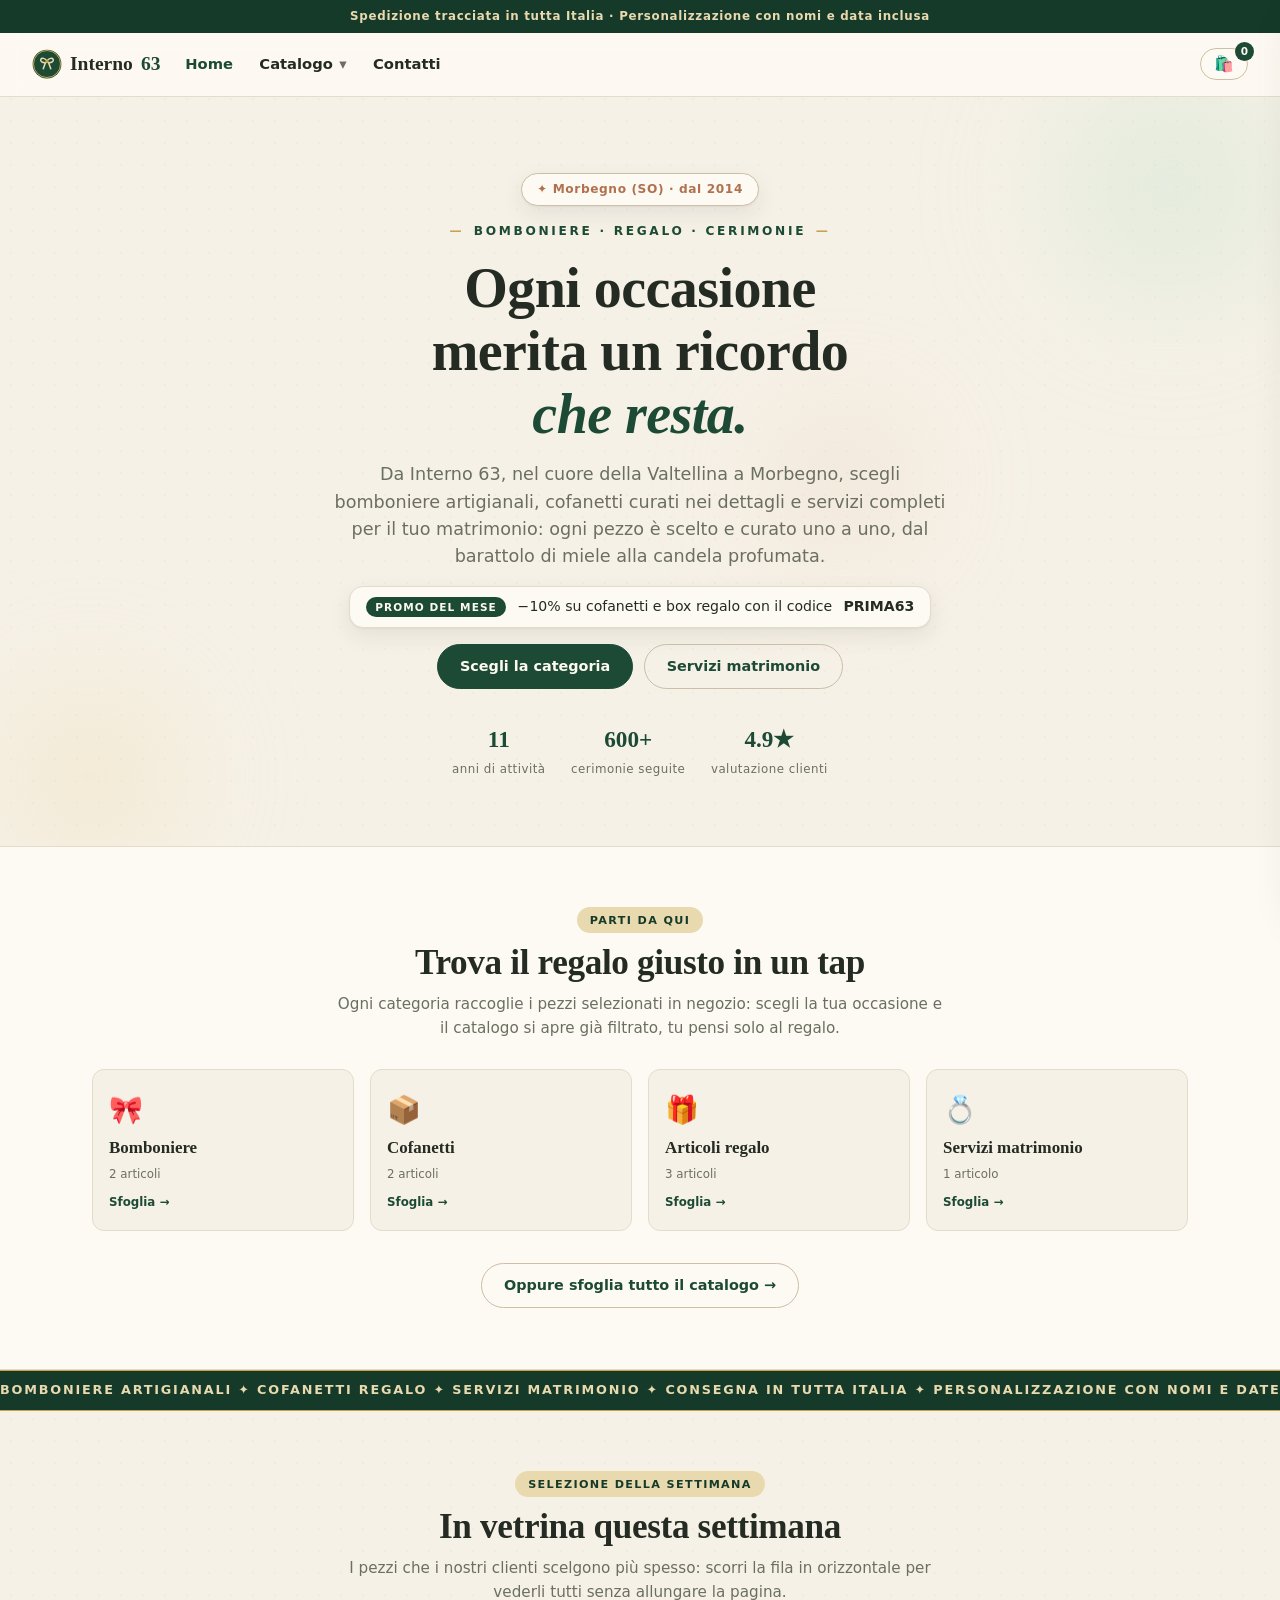
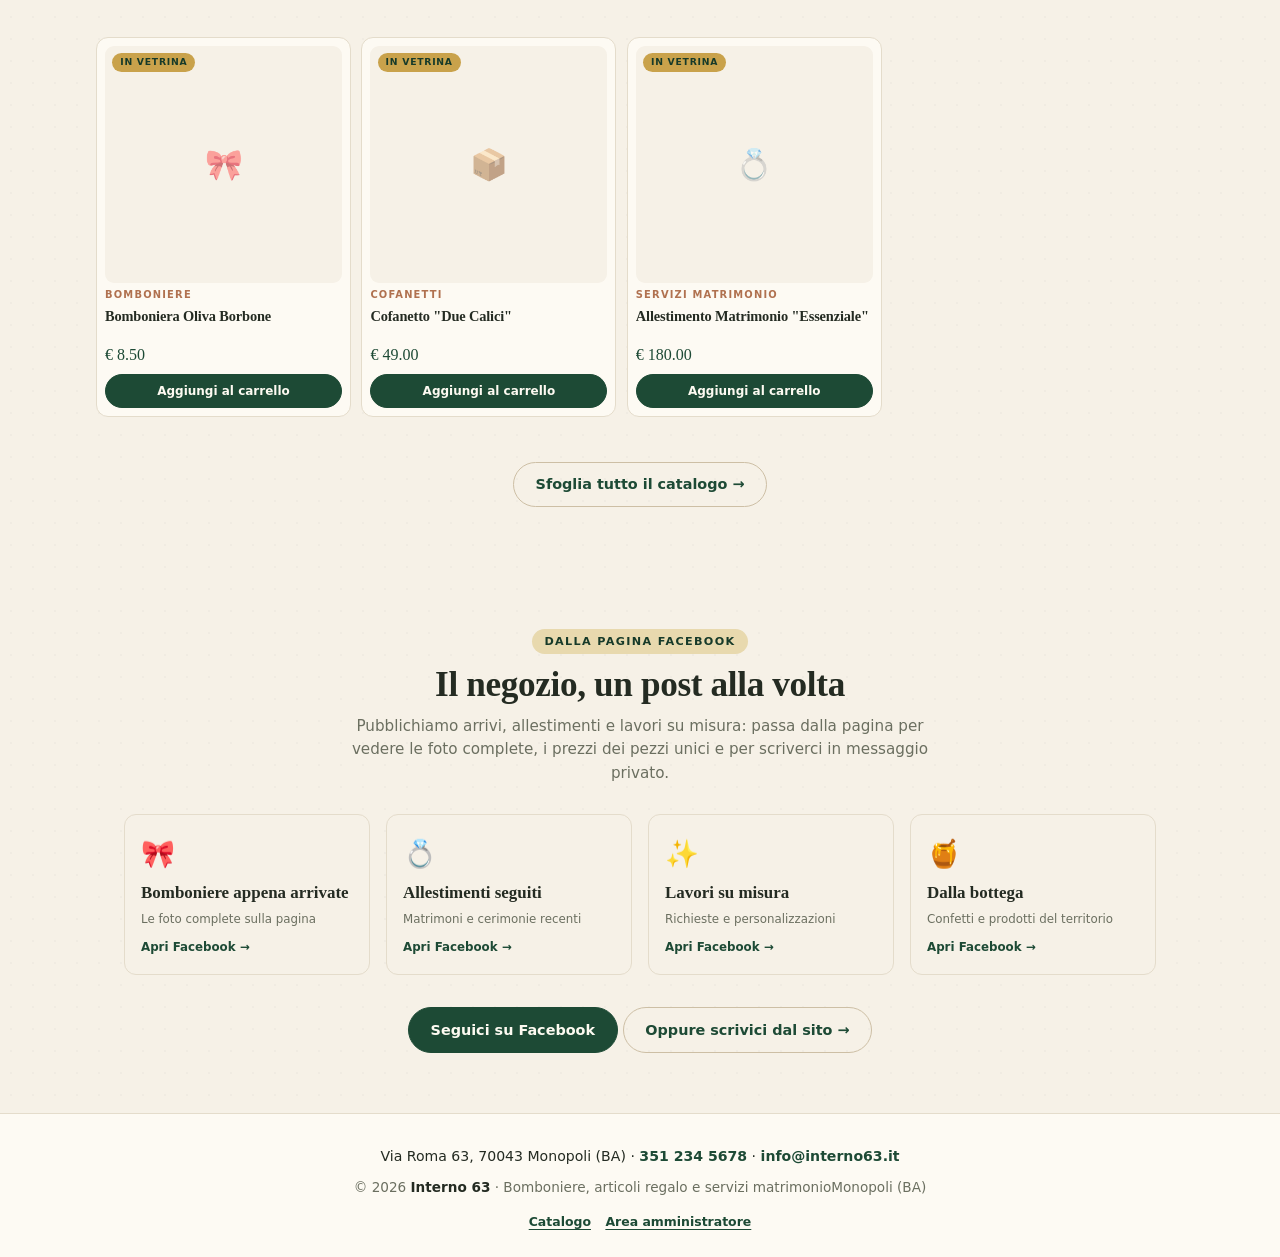
==== commit f30181f4: "Rendi modificabile qualunque cambi di testo nella homepage…" ====
--- a/index.html
+++ b/index.html
@@ -19,7 +19,8 @@
 <link rel="stylesheet" href="style.css">
 </head>
 <body data-page="home">
-<div class="topbar">Spedizione tracciata in tutta Italia · Personalizzazione con nomi e data inclusa</div>
+<!-- Testo editabile dall'admin: svuotarlo nel pannello nasconde la striscia -->
+<div class="topbar" id="txtTopbar">Spedizione tracciata in tutta Italia · Personalizzazione con nomi e data inclusa</div>
 
 <!-- HEADER + NAV: logo fiocco-regalo su tondo verde, SVG inline senza classi dedicate -->
 <header class="nav">
@@ -56,23 +57,23 @@
 </header>
 
 <main id="top">
-  <!-- HERO: sede a Morbegno (SO), senza la dicitura "fatto a mano a" -->
+  <!-- HERO: tutti i testi sono editabili dall'admin (scheda "Testi home") -->
   <section class="hero" aria-label="Presentazione">
     <div class="blobs" aria-hidden="true"><span class="b1"></span><span class="b2"></span><span class="b3"></span></div>
     <div class="hero-inner reveal">
-      <span class="sticker">✦ Morbegno (SO) · dal 2014</span>
-      <p class="kicker">Bomboniere · Regalo · Cerimonie</p>
-      <h1>Ogni occasione merita un ricordo <em>che resta</em>.</h1>
-      <p class="lead">Da Interno 63, nel cuore della Valtellina a Morbegno, scegli bomboniere artigianali, cofanetti curati nei dettagli e servizi completi per il tuo matrimonio: ogni pezzo è scelto e curato uno a uno, dal barattolo di miele alla candela profumata.</p>
-      <p class="hero-offer"><span class="hero-offer-tag">Promo del mese</span> −10% su cofanetti e box regalo con il codice <b>PRIMA63</b></p>
+      <span class="sticker" id="txtSticker">✦ Morbegno (SO) · dal 2014</span>
+      <p class="kicker" id="txtKicker">Bomboniere · Regalo · Cerimonie</p>
+      <h1><span id="txtTitolo">Ogni occasione merita un ricordo</span> <em id="txtTitoloEm">che resta.</em></h1>
+      <p class="lead" id="txtLead">Da Interno 63, nel cuore della Valtellina a Morbegno, scegli bomboniere artigianali, cofanetti curati nei dettagli e servizi completi per il tuo matrimonio: ogni pezzo è scelto e curato uno a uno, dal barattolo di miele alla candela profumata.</p>
+      <p class="hero-offer" id="heroOffer"><span class="hero-offer-tag">Promo del mese</span> −10% su cofanetti e box regalo con il codice <b>PRIMA63</b></p>
       <div class="cta-row">
-        <a class="btn" href="#categorie">Scegli la categoria</a>
-        <a class="btn btn-ghost" href="shop.html?cat=matrimonio">Servizi matrimonio</a>
+        <a class="btn" id="cta1" href="#categorie">Scegli la categoria</a>
+        <a class="btn btn-ghost" id="cta2" href="shop.html?cat=matrimonio">Servizi matrimonio</a>
       </div>
       <div class="hero-stats">
-        <div class="stat"><b>11</b><span>anni di attività</span></div>
-        <div class="stat"><b>600+</b><span>cerimonie seguite</span></div>
-        <div class="stat"><b>4.9★</b><span>valutazione clienti</span></div>
+        <div class="stat"><b id="stat1v">11</b><span id="stat1l">anni di attività</span></div>
+        <div class="stat"><b id="stat2v">600+</b><span id="stat2l">cerimonie seguite</span></div>
+        <div class="stat"><b id="stat3v">4.9★</b><span id="stat3l">valutazione clienti</span></div>
       </div>
     </div>
   </section>
@@ -80,9 +81,9 @@
   <!-- CATEGORIE IN PRIMO PIANO: subito sotto l'hero -->
   <section class="section cats" id="categorie">
     <div class="section-head reveal">
-      <span class="pill">Parti da qui</span>
-      <h2>Trova il regalo giusto in un tap</h2>
-      <p>Ogni categoria raccoglie i pezzi selezionati in negozio: scegli la tua occasione e il catalogo si apre già filtrato, tu pensi solo al regalo.</p>
+      <span class="pill" id="catPill">Parti da qui</span>
+      <h2 id="catTit">Trova il regalo giusto in un tap</h2>
+      <p id="catDesc">Ogni categoria raccoglie i pezzi selezionati in negozio: scegli la tua occasione e il catalogo si apre già filtrato, tu pensi solo al regalo.</p>
     </div>
     <div class="cats-grid reveal" id="catsGrid" role="group" aria-label="Categorie del catalogo"></div>
     <div class="cta-center reveal">
@@ -90,9 +91,9 @@
     </div>
   </section>
 
-  <!-- TICKER -->
-  <div class="ticker" aria-hidden="true">
-    <div class="ticker-track">
+  <!-- TICKER: testo editabile dall'admin, ripetuto due volte per l'effetto loop -->
+  <div class="ticker" id="tickerBox" aria-hidden="true">
+    <div class="ticker-track" id="tickerTrack">
       <span>Bomboniere artigianali ✦ Cofanetti regalo ✦ Servizi matrimonio ✦ Consegna in tutta Italia ✦ Personalizzazione con nomi e date ✦ Confetti artigianali italiani ✦</span>
       <span>Bomboniere artigianali ✦ Cofanetti regalo ✦ Servizi matrimonio ✦ Consegna in tutta Italia ✦ Personalizzazione con nomi e date ✦ Confetti artigianali italiani ✦</span>
     </div>
@@ -101,9 +102,9 @@
   <!-- VETRINA: carosello orizzontale -->
   <section class="section" id="vetrina">
     <div class="section-head reveal">
-      <span class="pill">Selezione della settimana</span>
-      <h2>In vetrina questa settimana</h2>
-      <p>I pezzi che i nostri clienti scelgono più spesso: scorri la fila in orizzontale per vederli tutti senza allungare la pagina.</p>
+      <span class="pill" id="vetPill">Selezione della settimana</span>
+      <h2 id="vetTit">In vetrina questa settimana</h2>
+      <p id="vetDesc">I pezzi che i nostri clienti scelgono più spesso: scorri la fila in orizzontale per vederli tutti senza allungare la pagina.</p>
     </div>
     <div class="wrap carosello-wrap reveal">
       <button class="carosello-freccia sx" id="vetrinaPrev" type="button" aria-label="Articoli in vetrina precedenti" aria-controls="featuredGrid" hidden>‹</button>
@@ -121,9 +122,9 @@
        per integrarsi nel design, senza widget esterni che appesantiscono la pagina. -->
   <section class="section" id="social">
     <div class="section-head reveal">
-      <span class="pill">Dalla pagina Facebook</span>
-      <h2>Il negozio, un post alla volta</h2>
-      <p>Pubblichiamo arrivi, allestimenti e lavori su misura: passa dalla pagina per vedere le foto complete, i prezzi dei pezzi unici e per scriverci in messaggio privato.</p>
+      <span class="pill" id="socPill">Dalla pagina Facebook</span>
+      <h2 id="socTit">Il negozio, un post alla volta</h2>
+      <p id="socDesc">Pubblichiamo arrivi, allestimenti e lavori su misura: passa dalla pagina per vedere le foto complete, i prezzi dei pezzi unici e per scriverci in messaggio privato.</p>
     </div>
     <div class="wrap">
       <div class="cats-grid reveal" role="group" aria-label="Argomenti della pagina Facebook del negozio">
@@ -195,6 +196,7 @@
 </div>
 
 <div class="toast" id="toast" role="status" aria-live="polite"></div>
+<script src="testi.js"></script>
 <script src="script.js"></script>
 </body>
 </html>
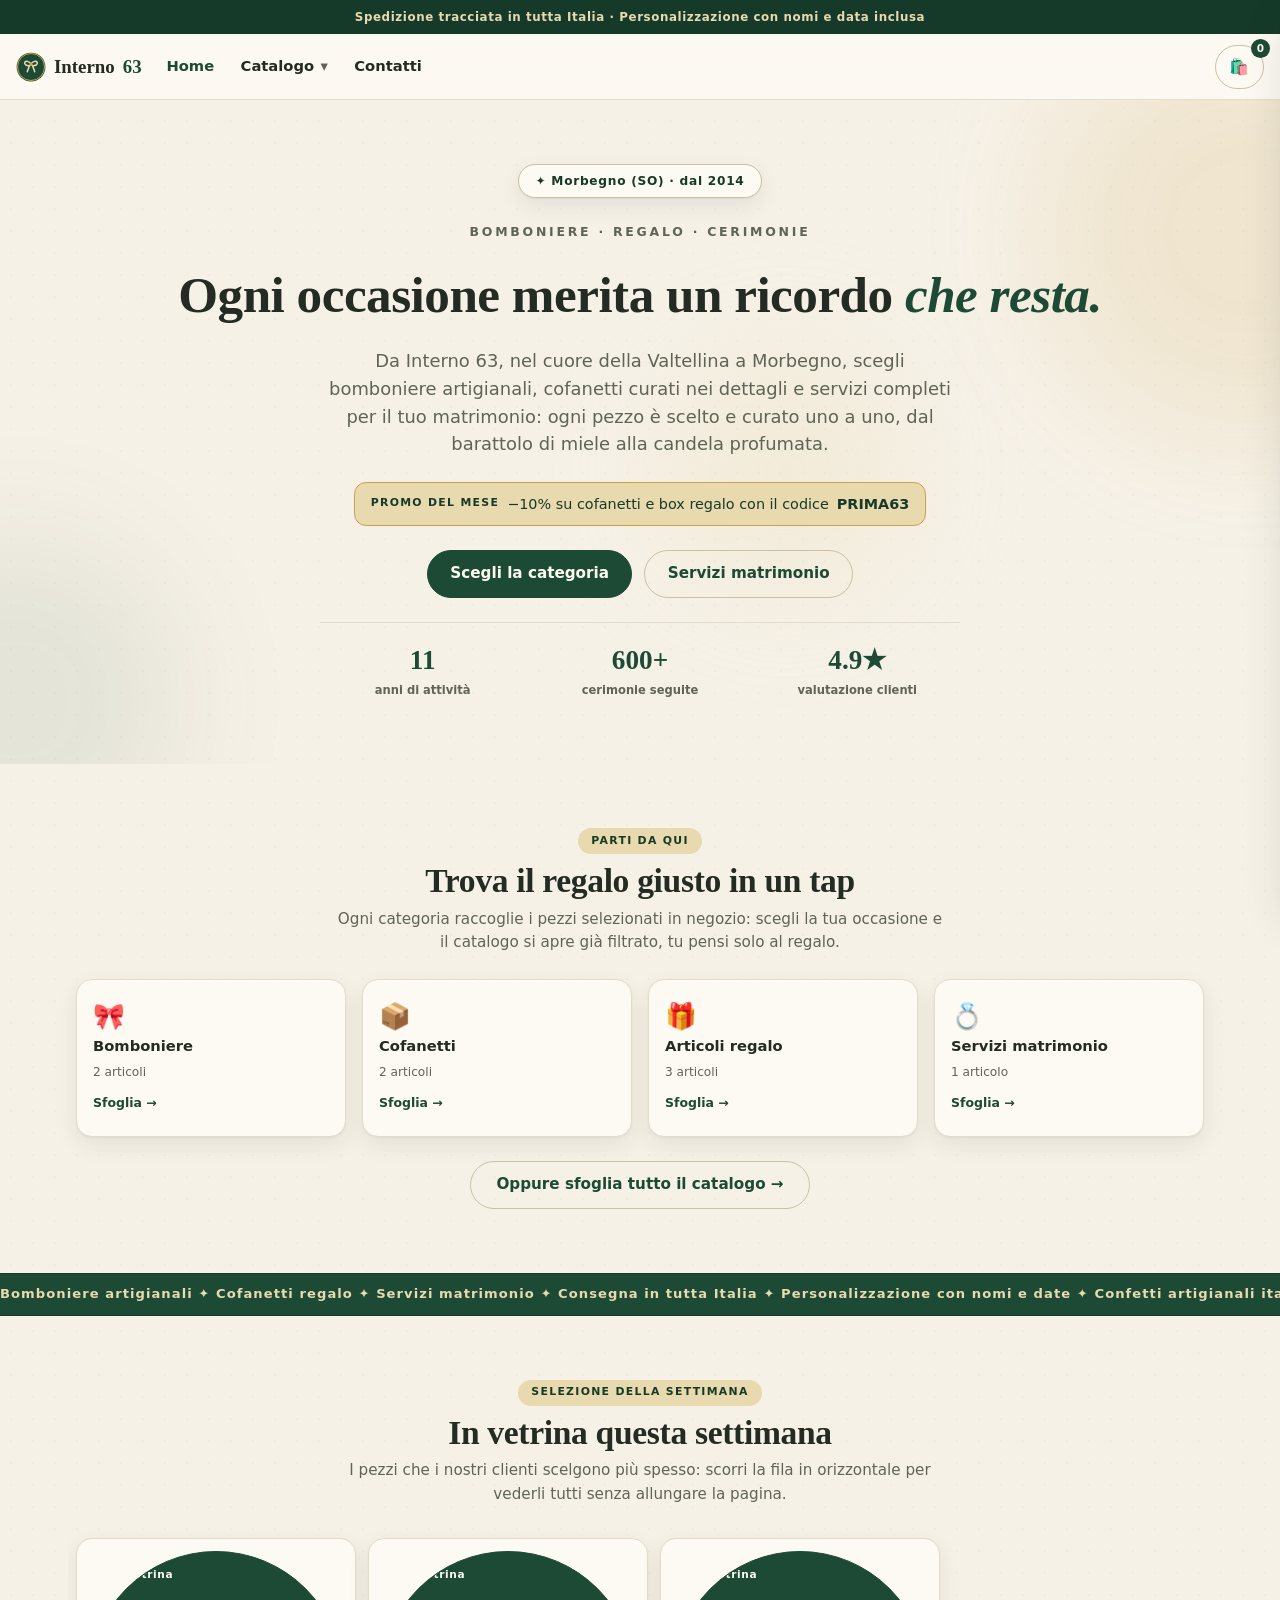
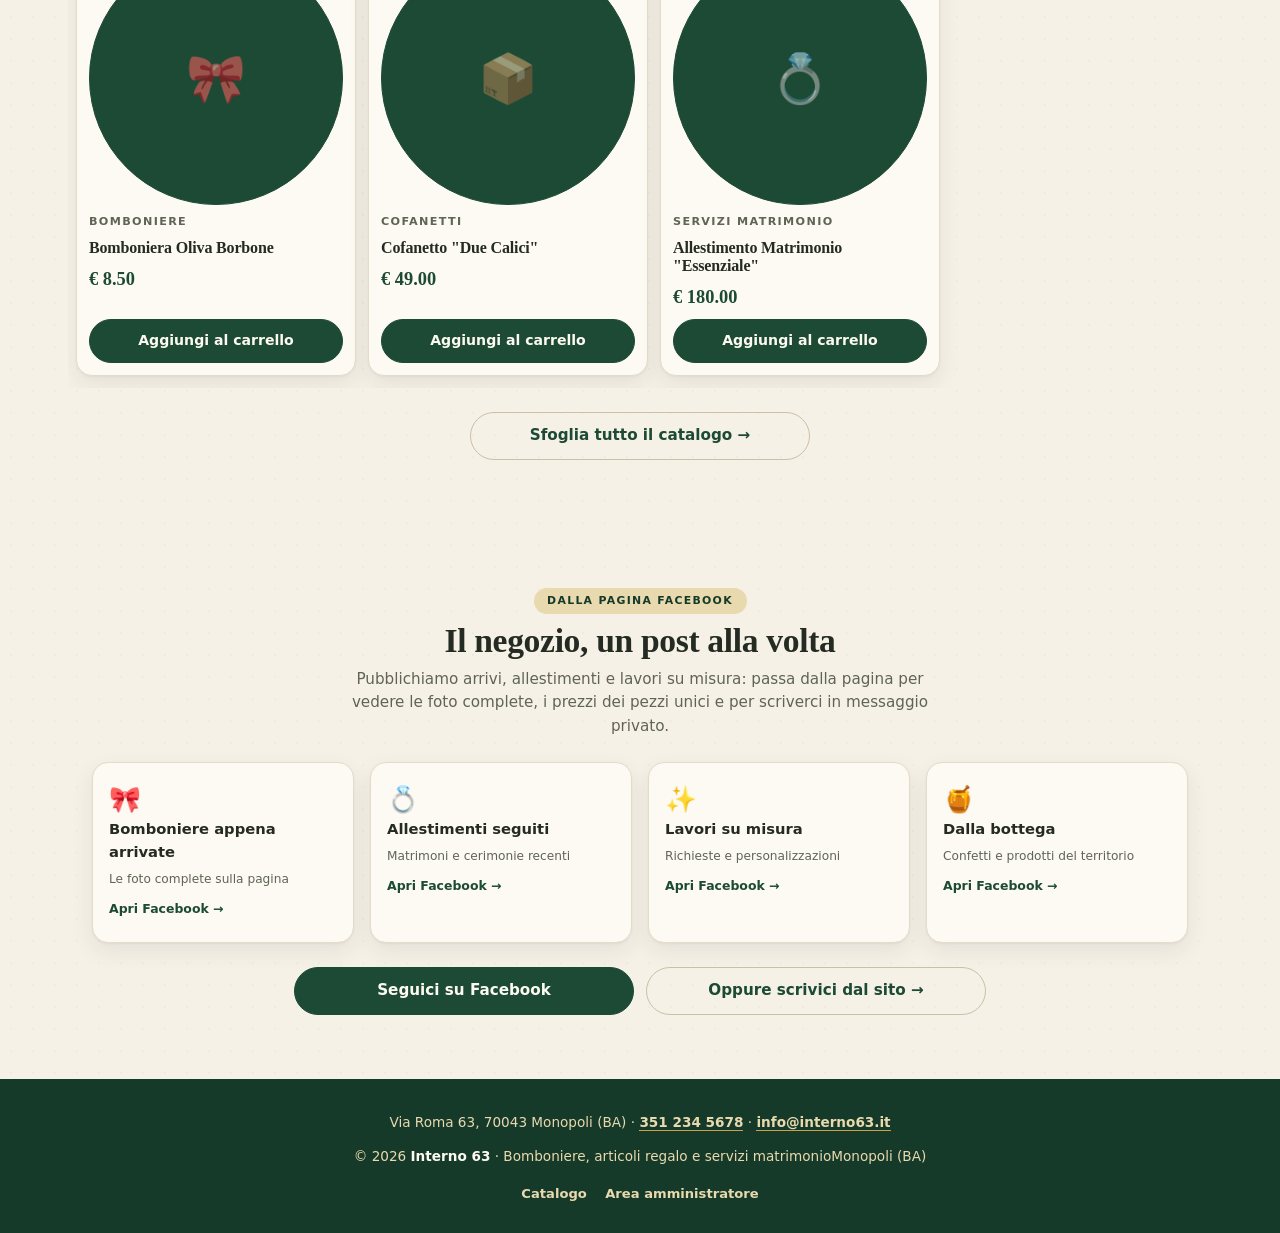
==== commit ebf3b44a: "Rivedi la grafica e la dimensione dei testi, deve essere…" ====
--- a/index.html
+++ b/index.html
@@ -196,7 +196,6 @@
 </div>
 
 <div class="toast" id="toast" role="status" aria-live="polite"></div>
-<script src="testi.js"></script>
 <script src="script.js"></script>
 </body>
 </html>
--- a/style.css
+++ b/style.css
@@ -1,17 +1,16 @@
 /* Interno 63 — foglio unico: storefront (home + shop) e pannello admin.
-   FIX CHIAVE: [hidden] con !important vince su ogni display → nessun overlay invisibile che ruba i click.
-   Questa passata (QA FIX): aggiunte le definizioni mancanti segnalate dal controllo —
-   .tabpane (pannelli delle schede admin) e .sx/.dx (frecce sinistra/destra del carosello vetrina) —
-   più una passata di copertura completa: OGNI classe presente nel markup ora ha il suo stile. */
+   MOBILE FIRST: tipografia e componenti dimensionati per l'uso da smartphone
+   (bottoni ≥44px, testi ≥14px, drawer a bottom-sheet), il desktop rifinisce sopra i 768px. */
 
 :root{
-  --bg:#f6f1e7;--carta:#fdfaf3;--testo:#242b22;--testo-2:#6b6f60;
+  --bg:#f6f1e7;--carta:#fdfaf3;--testo:#242b22;--testo-2:#5f6455;
   --bordo:#e4dccb;--bordo-forte:#cdbfa5;
   --accente:#1d4a35;--accente-scuro:#163a29;
   --oro:#c9a24b;--oro-tenue:#e8d9ae;--argilla:#b0714f;--pericolo:#b03a2e;
   --ombra:0 1px 2px rgba(36,43,34,.05),0 8px 22px rgba(36,43,34,.08);
   --ombra-alta:0 4px 10px rgba(36,43,34,.10),0 18px 44px rgba(36,43,34,.14);
   --raggio:16px;--raggio-mini:12px;--transizione:180ms ease-out;
+  --sp-1:4px;--sp-2:8px;--sp-3:12px;--sp-4:16px;--sp-5:24px;--sp-6:32px;--sp-7:48px;--sp-8:64px;
   --font-display:"Iowan Old Style","Palatino Linotype",Palatino,Georgia,"Times New Roman",serif;
   --font-testo:"Avenir Next","Segoe UI",system-ui,-apple-system,"Helvetica Neue",sans-serif;
 }
@@ -20,54 +19,71 @@
 *,*::before,*::after{box-sizing:border-box;margin:0;padding:0}
 [hidden]{display:none!important}
 html{scroll-behavior:smooth;-webkit-text-size-adjust:100%}
-body{font-family:var(--font-testo);color:var(--testo);background:var(--bg);background-image:radial-gradient(rgba(36,43,34,.028) 1px,transparent 1px);background-size:22px 22px;line-height:1.55;min-height:100vh}
+body{font-family:var(--font-testo);font-size:16px;color:var(--testo);background:var(--bg);background-image:radial-gradient(rgba(36,43,34,.028) 1px,transparent 1px);background-size:22px 22px;line-height:1.55;min-height:100vh}
 body.blocco-scroll{overflow:hidden}
 img{max-width:100%;display:block}
 button{font:inherit;cursor:pointer}
 a{color:inherit}
 :focus-visible{outline:2px solid var(--oro);outline-offset:2px;border-radius:4px}
 h1,h2,h3{font-family:var(--font-display);font-weight:600;line-height:1.12;letter-spacing:-.01em}
+h1{font-size:clamp(1.9rem,7vw,3.2rem)}
+h2{font-size:clamp(1.35rem,4.6vw,2.1rem)}
+h3{font-size:1.02rem}
 h1 em,h2 em{font-style:italic;color:var(--accente)}
 .hidden{display:none!important}
-.wrap{max-width:1160px;margin:0 auto;padding:0 clamp(1rem,4vw,2rem)}
+.wrap{max-width:1160px;margin:0 auto;padding:0 var(--sp-4)}
 
 /* ---------- Utility ---------- */
-.hint{font-size:.78rem;color:var(--testo-2)}
-.pill{display:inline-block;background:var(--oro-tenue);color:var(--accente-scuro);border-radius:999px;padding:.26rem .8rem;font-size:.7rem;font-weight:800;letter-spacing:.12em;text-transform:uppercase}
-.vuoto{padding:1.4rem;text-align:center;color:var(--testo-2);font-size:.9rem;border:1px dashed var(--bordo-forte);border-radius:var(--raggio);background:var(--carta)}
-.conteggio{font-size:.8rem;color:var(--testo-2);font-weight:600}
-.btn{display:inline-flex;align-items:center;justify-content:center;gap:.45rem;background:var(--accente);color:#fdfaf1;border:1px solid var(--accente);border-radius:999px;padding:.65rem 1.35rem;font-weight:700;font-size:.9rem;text-decoration:none;transition:transform var(--transizione),background var(--transizione),box-shadow var(--transizione)}
+.hint{font-size:.8rem;color:var(--testo-2)}
+.pill{display:inline-block;background:var(--oro-tenue);color:var(--accente-scuro);border-radius:999px;padding:.28rem .85rem;font-size:.68rem;font-weight:800;letter-spacing:.12em;text-transform:uppercase;text-decoration:none}
+.vuoto{padding:1.4rem;text-align:center;color:var(--testo-2);font-size:.92rem;border:1px dashed var(--bordo-forte);border-radius:var(--raggio);background:var(--carta)}
+.conteggio{font-size:.82rem;color:var(--testo-2);font-weight:600}
+.btn,.btn-ghost{display:inline-flex;align-items:center;justify-content:center;gap:.45rem;min-height:46px;background:var(--accente);color:#fdfaf1;border:1px solid var(--accente);border-radius:999px;padding:.7rem 1.4rem;font-weight:700;font-size:.95rem;text-decoration:none;transition:transform var(--transizione),background var(--transizione),box-shadow var(--transizione)}
 .btn:hover{background:var(--accente-scuro);transform:translateY(-1px);box-shadow:var(--ombra)}
 .btn:active{transform:translateY(0)}
 .btn:disabled{opacity:.55;cursor:not-allowed;transform:none;box-shadow:none}
 .btn-ghost{background:transparent;color:var(--accente);border:1px solid var(--bordo-forte)}
 .btn-ghost:hover{background:var(--accente);color:#fdfaf1;border-color:var(--accente)}
-.btn-mini{border:1px solid var(--bordo);background:var(--carta);color:var(--testo);border-radius:999px;padding:.3rem .75rem;font-size:.76rem;font-weight:700;white-space:nowrap;transition:background var(--transizione),color var(--transizione),border-color var(--transizione)}
+.btn-mini{border:1px solid var(--bordo);background:var(--carta);color:var(--testo);border-radius:999px;padding:.42rem .85rem;min-height:36px;font-size:.78rem;font-weight:700;white-space:nowrap;text-decoration:none;transition:background var(--transizione),color var(--transizione),border-color var(--transizione)}
 .btn-mini:hover{border-color:var(--accente);color:var(--accente)}
 .btn-mini.attiva{background:var(--oro-tenue);border-color:var(--oro);color:var(--accente-scuro)}
 .btn-mini.pericolo{color:var(--pericolo);border-color:rgba(176,58,46,.35)}
 .btn-mini.pericolo:hover{background:var(--pericolo);border-color:var(--pericolo);color:#fff}
-.link{background:none;border:none;padding:0;color:var(--accente);font-weight:700;font-size:inherit;text-decoration:underline;text-underline-offset:3px}
+.link{background:none;border:none;padding:0;color:var(--accente);font-weight:700;font-size:inherit;text-decoration:underline;text-underline-offset:3px;min-height:0}
 .link:hover{color:var(--accente-scuro)}
 
+/* ---------- Reveal ---------- */
+.reveal{opacity:0;transform:translateY(18px);transition:opacity .5s ease-out,transform .5s ease-out}
+.reveal.visibile{opacity:1;transform:none}
+@media (prefers-reduced-motion:reduce){.reveal{opacity:1;transform:none;transition:none}}
+
+/* ---------- Sezioni e categorie ---------- */
+.cats{padding-top:var(--sp-7)}
+.foot-tel{color:var(--accente);font-weight:700;text-decoration:none;border-bottom:1px solid var(--oro)}
+.foot-tel:hover{color:var(--accente-scuro);border-bottom-color:var(--accente-scuro)}
+
 /* ---------- Topbar e navigazione ---------- */
-.topbar{background:var(--accente-scuro);color:var(--oro-tenue);text-align:center;font-size:.74rem;font-weight:600;letter-spacing:.06em;padding:.45rem 1rem}
-.nav{position:sticky;top:0;z-index:50;display:flex;align-items:center;justify-content:space-between;gap:.8rem;flex-wrap:wrap;padding:.75rem clamp(1rem,4vw,2rem);background:rgba(253,250,243,.92);backdrop-filter:blur(8px);border-bottom:1px solid var(--bordo)}
-.brand{font-family:var(--font-display);font-size:1.22rem;text-decoration:none;font-weight:600;display:inline-flex;align-items:center;gap:.5rem}
+.topbar{background:var(--accente-scuro);color:var(--oro-tenue);text-align:center;font-size:.74rem;font-weight:600;letter-spacing:.05em;padding:.5rem 1rem}
+.nav{position:sticky;top:0;z-index:50;display:flex;align-items:center;justify-content:space-between;gap:.8rem;flex-wrap:wrap;padding:.65rem var(--sp-4);background:rgba(253,250,243,.9);backdrop-filter:blur(10px);border-bottom:1px solid var(--bordo)}
+.brand{font-family:var(--font-display);font-size:1.18rem;text-decoration:none;font-weight:600;display:inline-flex;align-items:center;gap:.5rem}
 .brand b{color:var(--accente)}
-.dot{width:11px;height:11px;border-radius:50%;background:var(--oro);display:inline-block}
+.admin-tag{display:inline-block;background:var(--oro-tenue);color:var(--accente-scuro);border-radius:999px;padding:.12rem .55rem;font-size:.62rem;font-weight:800;letter-spacing:.08em;text-transform:uppercase;font-family:var(--font-testo)}
+.admin-head{display:flex;align-items:center;justify-content:space-between;gap:var(--sp-3);flex-wrap:wrap;padding:var(--sp-3) var(--sp-4);border-bottom:1px solid var(--bordo);background:rgba(253,250,243,.92);backdrop-filter:blur(8px);position:sticky;top:0;z-index:50}
+.admin-head-actions{display:flex;gap:var(--sp-2);align-items:center}
 .nav-actions{display:flex;align-items:center;gap:.55rem;margin-left:auto;order:2}
-.cart-btn{position:relative;background:var(--carta);border:1px solid var(--bordo-forte);border-radius:999px;padding:.45rem .8rem;font-size:1rem;line-height:1;transition:border-color var(--transizione),transform var(--transizione)}
+.cart-btn{position:relative;background:var(--carta);border:1px solid var(--bordo-forte);border-radius:999px;min-width:44px;min-height:44px;padding:.45rem .85rem;font-size:1rem;line-height:1;transition:border-color var(--transizione),transform var(--transizione)}
 .cart-btn:hover{border-color:var(--accente);transform:translateY(-1px)}
 .badge{position:absolute;top:-7px;right:-7px;min-width:19px;height:19px;padding:0 5px;border-radius:999px;background:var(--accente);color:#fdfaf1;font-size:.66rem;font-weight:800;display:none;align-items:center;justify-content:center;font-family:var(--font-testo)}
 .badge:not(:empty){display:inline-flex}
-.menu-btn{width:42px;height:42px;border-radius:12px;border:1px solid var(--bordo-forte);background:var(--carta);display:grid;place-content:center;gap:5px}
+.cont-badge{display:inline-flex;align-items:center;justify-content:center;min-width:20px;padding:0 5px;border-radius:999px;background:rgba(255,255,255,.28);font-size:.68rem;font-weight:800}
+.tab.attiva .cont-badge{background:var(--oro);color:var(--accente-scuro)}
+.menu-btn{width:44px;height:44px;border-radius:12px;border:1px solid var(--bordo-forte);background:var(--carta);display:grid;place-content:center;gap:5px}
 .menu-btn span{display:block;width:20px;height:2px;background:var(--testo);border-radius:2px;transition:transform var(--transizione)}
 .menu-btn[aria-expanded="true"] span:first-child{transform:translateY(3.5px) rotate(45deg)}
 .menu-btn[aria-expanded="true"] span:last-child{transform:translateY(-3.5px) rotate(-45deg)}
 .nav-menu{display:none;width:100%;order:3;flex-direction:column;gap:.05rem;padding:.5rem 0 .9rem}
 .nav-menu.aperta{display:flex}
-.nav-menu > a,.nav-drop-btn{text-decoration:none;font-weight:700;font-size:.95rem;color:var(--testo);padding:.55rem .4rem;border-radius:10px;text-align:left;background:none;border:none;width:100%}
+.nav-menu > a,.nav-drop-btn{text-decoration:none;font-weight:700;font-size:1rem;color:var(--testo);padding:.7rem .4rem;border-radius:10px;text-align:left;background:none;border:none;width:100%;min-height:44px}
 .nav-menu > a:hover{color:var(--accente)}
 .nav-menu a[aria-current="page"]{color:var(--accente)}
 .nav-drop{display:flex;flex-direction:column;position:relative}
@@ -75,254 +91,246 @@
 .nav-drop-btn:hover{color:var(--accente)}
 .nav-drop-caret{color:var(--testo-2);transition:transform var(--transizione)}
 .nav-drop-btn[aria-expanded="true"] .nav-drop-caret{transform:rotate(180deg)}
-/* mobile: elenco categorie sempre visibile dentro il pannello */
-.nav-drop-menu{display:flex;flex-direction:column;padding-left:.9rem}
+.nav-drop-menu{display:flex;flex-direction:column}
 .nav-drop-inner{display:flex;flex-direction:column;border-left:2px solid var(--oro);padding-left:.7rem;margin:.1rem 0 .4rem}
-.nav-drop-inner a{text-decoration:none;font-size:.88rem;font-weight:600;color:var(--testo-2);padding:.45rem .2rem;display:flex;align-items:center;gap:.5rem;border-radius:8px}
+.nav-drop-inner a{text-decoration:none;font-size:.92rem;font-weight:600;color:var(--testo-2);padding:.55rem .2rem;display:flex;align-items:center;gap:.5rem;border-radius:8px;min-height:42px}
 .nav-drop-inner a:hover{color:var(--accente)}
 .drop-ico{font-size:1rem}
-/* desktop: menu in linea + tenda Catalogo */
+
+/* ---------- Hero ---------- */
+.hero{position:relative;overflow:hidden;padding:var(--sp-7) 0 var(--sp-7)}
+.blobs{position:absolute;inset:0;pointer-events:none}
+.blobs span{position:absolute;border-radius:50%;filter:blur(60px);opacity:.5;animation:galleggia 14s ease-in-out infinite}
+.blobs .b1{width:46vw;height:46vw;max-width:420px;max-height:420px;background:rgba(201,162,75,.30);top:-12%;right:-14%}
+.blobs .b2{width:38vw;height:38vw;max-width:340px;max-height:340px;background:rgba(29,74,53,.16);bottom:-16%;left:-12%;animation-delay:-5s}
+.blobs .b3{width:26vw;height:26vw;max-width:240px;max-height:240px;background:rgba(232,217,174,.5);top:38%;left:52%;animation-delay:-9s}
+@keyframes galleggia{0%,100%{transform:translate(0,0) scale(1)}50%{transform:translate(-4%,6%) scale(1.06)}}
+.hero-inner{position:relative;max-width:1160px;margin:0 auto;padding:0 var(--sp-4);text-align:center;display:flex;flex-direction:column;align-items:center;gap:var(--sp-4)}
+.sticker{display:inline-block;background:var(--carta);border:1px solid var(--bordo-forte);border-radius:999px;padding:.42rem 1rem;font-size:.76rem;font-weight:700;letter-spacing:.06em;color:var(--accente-scuro);box-shadow:var(--ombra)}
+.kicker{font-size:.78rem;font-weight:800;letter-spacing:.22em;text-transform:uppercase;color:var(--testo-2)}
+.lead{font-size:clamp(.98rem,2.6vw,1.12rem);color:var(--testo-2);max-width:56ch}
+.hero-offer{display:inline-flex;flex-wrap:wrap;align-items:center;gap:.5rem;background:var(--oro-tenue);border:1px solid var(--oro);border-radius:var(--raggio-mini);padding:.6rem 1rem;font-size:.9rem;color:var(--accente-scuro)}
+.hero-offer-tag{font-size:.68rem;font-weight:800;letter-spacing:.12em;text-transform:uppercase}
+.cta-row{display:flex;flex-wrap:wrap;gap:var(--sp-3);justify-content:center;width:100%}
+.cta-row .btn,.cta-row .btn-ghost{flex:1 1 auto}
+.hero-stats{display:grid;grid-template-columns:repeat(3,1fr);gap:var(--sp-3);width:100%;max-width:520px;border-top:1px solid var(--bordo);padding-top:var(--sp-4)}
+.stat{display:flex;flex-direction:column;gap:.1rem}
+.stat b{font-family:var(--font-display);font-size:clamp(1.25rem,4.5vw,1.7rem);color:var(--accente)}
+.stat span{font-size:.72rem;color:var(--testo-2);font-weight:600}
+
+/* ---------- Sezioni ---------- */
+.section{padding:var(--sp-7) 0}
+.section-head{text-align:center;max-width:640px;margin:0 auto var(--sp-5);padding:0 var(--sp-4);display:flex;flex-direction:column;align-items:center;gap:var(--sp-2)}
+.section-head p{font-size:.95rem;color:var(--testo-2)}
+.cta-center{display:flex;flex-wrap:wrap;gap:var(--sp-3);justify-content:center;margin-top:var(--sp-5)}
+.cta-center .btn,.cta-center .btn-ghost{flex:1 1 auto;max-width:340px}
+
+/* ---------- Tile categorie ---------- */
+.cats-grid{display:grid;grid-template-columns:repeat(2,1fr);gap:var(--sp-3);padding:0 var(--sp-4);max-width:1160px;margin:0 auto}
+.tile{display:flex;flex-direction:column;gap:.35rem;background:var(--carta);border:1px solid var(--bordo);border-radius:var(--raggio);padding:var(--sp-4) var(--sp-3);text-decoration:none;box-shadow:var(--ombra);transition:transform var(--transizione),box-shadow var(--transizione),border-color var(--transizione)}
+.tile:hover{transform:translateY(-3px);box-shadow:var(--ombra-alta);border-color:var(--oro)}
+.tile-ico{font-size:1.6rem;line-height:1}
+.tile-nome{font-weight:800;font-size:.92rem;color:var(--testo)}
+.tile-quota{font-size:.76rem;color:var(--testo-2)}
+.tile-vai{font-size:.78rem;font-weight:800;color:var(--accente);margin-top:.3rem}
+
+/* ---------- Ticker ---------- */
+.ticker{overflow:hidden;background:var(--accente);color:var(--oro-tenue);padding:.65rem 0;border-block:1px solid var(--accente-scuro)}
+.ticker-track{display:flex;width:max-content;animation:scorri 26s linear infinite}
+.ticker-track span{white-space:nowrap;font-size:.82rem;font-weight:700;letter-spacing:.08em;padding-right:2rem}
+@keyframes scorri{from{transform:translateX(0)}to{transform:translateX(-50%)}}
+@media (prefers-reduced-motion:reduce){.ticker-track{animation:none}}
+
+/* ---------- Card prodotto + carosello ---------- */
+.grid{display:grid;gap:var(--sp-4)}
+.grid-shop{grid-template-columns:repeat(2,1fr)}
+.product{display:flex;flex-direction:column;gap:.5rem;background:var(--carta);border:1px solid var(--bordo);border-radius:var(--raggio);padding:var(--sp-3);box-shadow:var(--ombra);transition:transform var(--transizione),box-shadow var(--transizione)}
+.product:hover{transform:translateY(-3px);box-shadow:var(--ombra-alta)}
+.product-media{position:relative;border-radius:var(--raggio-mini);overflow:hidden;aspect-ratio:1/1;background:var(--bg);border:none;padding:0;width:100%;cursor:pointer}
+.product-media img{width:100%;height:100%;object-fit:cover}
+.segnaposto{display:grid;place-items:center;width:100%;height:100%;font-size:3rem;opacity:.55}
+.badge-vetrina{position:absolute;top:.6rem;left:.6rem;background:var(--accente);color:#fdfaf1;border-radius:999px;padding:.22rem .6rem;font-size:.66rem;font-weight:800;letter-spacing:.06em}
+.product .categoria{font-size:.7rem;font-weight:800;letter-spacing:.12em;text-transform:uppercase;color:var(--testo-2)}
+.product h3{font-size:1rem}
+.product .prezzo{font-family:var(--font-display);font-size:1.15rem;font-weight:700;color:var(--accente)}
+.product > button:last-child,.product .btn{margin-top:auto}
+.product button[type="button"]{background:var(--accente);color:#fdfaf1;border:1px solid var(--accente);border-radius:999px;min-height:44px;padding:.55rem 1rem;font-weight:700;font-size:.88rem;text-decoration:none;transition:background var(--transizione)}
+.product button[type="button"]:hover{background:var(--accente-scuro)}
+.carosello-wrap{position:relative;max-width:1160px;margin:0 auto;padding:0 var(--sp-2)}
+.carosello{display:flex;gap:var(--sp-3);overflow-x:auto;scroll-snap-type:x mandatory;padding:var(--sp-2) var(--sp-2) var(--sp-3);-webkit-overflow-scrolling:touch;scrollbar-width:none;cursor:grab}
+.carosello::-webkit-scrollbar{display:none}
+.carosello.trascina{scroll-behavior:auto}
+.carosello .product{flex:0 0 78%;max-width:300px;scroll-snap-align:center}
+.carosello-nota{text-align:center;margin-top:0}
+.carosello-freccia{display:none;position:absolute;top:calc(50% - 22px);width:44px;height:44px;border-radius:50%;border:1px solid var(--bordo-forte);background:var(--carta);color:var(--accente);font-size:1.4rem;line-height:1;box-shadow:var(--ombra);z-index:2;align-items:center;justify-content:center}
+.carosello-freccia:hover{background:var(--accente);color:#fdfaf1}
+.carosello-freccia.sx{left:-6px}
+.carosello-freccia.dx{right:-6px}
+
+/* ---------- Shop: header pagina + toolbar ---------- */
+.page-head{background:var(--accente);color:#fdfaf1;padding:var(--sp-6) 0}
+.page-head h1{color:#fdfaf1}
+.page-head .lead{color:var(--oro-tenue)}
+.breadcrumb{font-size:.8rem;margin-bottom:var(--sp-2)}
+.breadcrumb a{color:var(--oro-tenue);text-decoration:none;font-weight:700}
+.breadcrumb a:hover{text-decoration:underline}
+.toolbar-wrap{background:var(--carta);border-bottom:1px solid var(--bordo);padding:var(--sp-4) 0}
+.toolbar{display:grid;grid-template-columns:1fr;gap:var(--sp-3);margin-bottom:var(--sp-3)}
+.campo-cerca{display:flex;align-items:center;gap:.5rem;background:var(--bg);border:1px solid var(--bordo-forte);border-radius:999px;padding:.5rem 1rem}
+.campo-cerca input{border:none;background:none;flex:1;font:inherit;font-size:.95rem;min-width:0;min-height:38px}
+.campo-cerca input:focus{outline:none}
+.campo-cerca:focus-within{border-color:var(--accente)}
+.campo-ordina{display:flex;align-items:center;gap:.5rem;font-size:.85rem;font-weight:700;color:var(--testo-2)}
+.campo-ordina select{flex:1;font:inherit;font-size:.92rem;padding:.55rem .8rem;min-height:46px;border:1px solid var(--bordo-forte);border-radius:999px;background:var(--bg);color:var(--testo)}
+.chips{display:flex;gap:var(--sp-2);overflow-x:auto;padding-bottom:var(--sp-1);scrollbar-width:none}
+.chips::-webkit-scrollbar{display:none}
+.chip{flex:0 0 auto;border:1px solid var(--bordo-forte);background:var(--carta);color:var(--testo);border-radius:999px;padding:.5rem 1rem;min-height:40px;font-size:.85rem;font-weight:700;text-decoration:none;transition:background var(--transizione),color var(--transizione)}
+.chip:hover{border-color:var(--accente);color:var(--accente)}
+.chip.attiva{background:var(--accente);border-color:var(--accente);color:#fdfaf1}
+.empty{text-align:center;color:var(--testo-2);padding:var(--sp-6) var(--sp-4)}
+.shop-main{padding-top:var(--sp-5)}
+
+/* ---------- Footer ---------- */
+.foot{background:var(--accente-scuro);color:var(--oro-tenue);padding:var(--sp-6) 0 var(--sp-5);text-align:center;display:flex;flex-direction:column;gap:var(--sp-3)}
+.foot p{font-size:.85rem}
+.foot-contatti{font-size:.92rem;line-height:1.7}
+.foot-contatti a,.foot a,.foot-links a{color:var(--oro-tenue);text-decoration:none}
+.foot-contatti a:hover,.foot-links a:hover{color:#fdfaf1;text-decoration:underline}
+.foot-links{display:flex;flex-wrap:wrap;gap:var(--sp-3);justify-content:center}
+.foot-links a{font-size:.82rem;font-weight:700;padding:.3rem .2rem}
+.foot b{color:#fdfaf1}
+
+/* ---------- Drawer carrello (bottom-sheet su mobile) ---------- */
+.scrim{position:fixed;inset:0;background:rgba(22,26,20,.45);opacity:0;transition:opacity var(--transizione);z-index:80}
+.scrim.visibile{opacity:1}
+.drawer{position:fixed;left:0;right:0;bottom:0;max-height:88dvh;background:var(--carta);border-top:1px solid var(--bordo-forte);border-radius:22px 22px 0 0;transform:translateY(102%);transition:transform .26s ease-out;z-index:90;display:flex;flex-direction:column;box-shadow:var(--ombra-alta);padding-bottom:env(safe-area-inset-bottom)}
+.drawer.aperta{transform:translateY(0)}
+.drawer-head{display:flex;align-items:center;justify-content:space-between;gap:var(--sp-2);padding:var(--sp-4);border-bottom:1px solid var(--bordo)}
+.drawer-head h2{font-size:1.15rem}
+.cart-items{overflow-y:auto;flex:1;padding:var(--sp-4);display:flex;flex-direction:column;gap:var(--sp-3)}
+.cart-row{display:flex;flex-direction:column;gap:.4rem;padding-bottom:var(--sp-3);border-bottom:1px dashed var(--bordo)}
+.riga-nome{font-weight:700;font-size:.92rem}
+.riga-ctrl{display:flex;align-items:center;gap:.6rem;flex-wrap:wrap}
+.riga-ctrl button{width:36px;height:36px;border-radius:50%;border:1px solid var(--bordo-forte);background:var(--carta);font-size:1.1rem;line-height:1}
+.riga-ctrl button:hover{border-color:var(--accente);color:var(--accente)}
+.qta{min-width:1.4rem;text-align:center;font-weight:800}
+.riga-ctrl strong{margin-left:auto;font-family:var(--font-display);color:var(--accente)}
+.cart-foot{padding:var(--sp-4);border-top:1px solid var(--bordo);display:flex;flex-direction:column;gap:var(--sp-3)}
+.cart-tot{display:flex;justify-content:space-between;align-items:baseline;font-size:1.05rem}
+.cart-tot strong{font-family:var(--font-display);font-size:1.35rem;color:var(--accente)}
+.cart-foot label{display:flex;flex-direction:column;gap:.3rem;font-size:.82rem;font-weight:700;color:var(--testo-2)}
+.cart-foot input{font:inherit;font-size:.95rem;padding:.6rem .9rem;min-height:46px;border:1px solid var(--bordo-forte);border-radius:var(--raggio-mini);background:var(--bg)}
+
+/* ---------- Modale prodotto ---------- */
+.modal{position:fixed;inset:0;z-index:100;display:flex;align-items:flex-end;justify-content:center;background:rgba(22,26,20,.5);padding:0;opacity:0;transition:opacity var(--transizione)}
+.modal.aperta{opacity:1}
+.modal-card{display:grid;grid-template-columns:1fr;gap:var(--sp-4);width:100%;max-height:90dvh;overflow-y:auto;background:var(--carta);border-radius:22px 22px 0 0;padding:var(--sp-5) var(--sp-4);transform:translateY(24px);transition:transform .25s ease-out;position:relative}
+.modal.aperta .modal-card{transform:translateY(0)}
+.modal-x{position:absolute;top:var(--sp-3);right:var(--sp-3);width:40px;height:40px;border-radius:50%;border:1px solid var(--bordo-forte);background:var(--carta);font-size:1rem;z-index:2}
+.modal-x:hover{background:var(--accente);color:#fdfaf1}
+.dettaglio-media{border-radius:var(--raggio-mini);overflow:hidden;background:var(--bg)}
+.dettaglio-media img{width:100%;aspect-ratio:1/1;object-fit:cover}
+.dettaglio-media .segnaposto{aspect-ratio:1/1;font-size:4rem}
+.dettaglio-info{display:flex;flex-direction:column;gap:var(--sp-2);align-items:flex-start}
+.dettaglio-info .desc{font-size:.95rem;color:var(--testo-2)}
+
+/* ---------- Toast ---------- */
+.toast{position:fixed;left:50%;bottom:calc(1.2rem + env(safe-area-inset-bottom));transform:translate(-50%,20px);background:var(--accente-scuro);color:#fdfaf1;padding:.75rem 1.2rem;border-radius:999px;font-size:.86rem;font-weight:600;box-shadow:var(--ombra-alta);opacity:0;pointer-events:none;transition:opacity var(--transizione),transform var(--transizione);z-index:120;max-width:min(92vw,480px);text-align:center}
+.toast.visibile{opacity:1;transform:translate(-50%,0)}
+
+/* ---------- Pannello admin ---------- */
+.pag-admin{background:var(--bg)}
+.gate-wrap{max-width:440px;margin:var(--sp-7) auto;padding:0 var(--sp-4);text-align:center;display:flex;flex-direction:column;align-items:center;gap:var(--sp-3)}
+.gate-ico{font-size:2.4rem}
+.gate-wrap h1{font-size:1.5rem}
+.gate{display:flex;flex-direction:column;gap:var(--sp-2);width:100%;background:var(--carta);border:1px solid var(--bordo);border-radius:var(--raggio);padding:var(--sp-4);box-shadow:var(--ombra)}
+.gate label{font-size:.85rem;font-weight:700;color:var(--testo-2);text-align:left}
+.gate input{font:inherit;font-size:1rem;padding:.65rem .9rem;min-height:46px;border:1px solid var(--bordo-forte);border-radius:var(--raggio-mini);background:var(--bg)}
+.gate-msg{font-size:.82rem;color:var(--pericolo);font-weight:700}
+.admin-shell{max-width:1160px;margin:0 auto;padding:var(--sp-4) var(--sp-4) var(--sp-7);display:flex;flex-direction:column;gap:var(--sp-4)}
+.admin-stats{display:grid;grid-template-columns:repeat(3,1fr);gap:var(--sp-2)}
+.admin-stat{background:var(--carta);border:1px solid var(--bordo);border-radius:var(--raggio-mini);padding:var(--sp-3);display:flex;flex-direction:column;gap:.15rem;text-align:center}
+.admin-stat b{font-family:var(--font-display);font-size:1.3rem;color:var(--accente)}
+.admin-stat span{font-size:.68rem;font-weight:700;color:var(--testo-2);text-transform:uppercase;letter-spacing:.06em}
+.tabs{display:flex;gap:var(--sp-1);overflow-x:auto;background:var(--carta);border:1px solid var(--bordo);border-radius:999px;padding:var(--sp-1);scrollbar-width:none}
+.tabs::-webkit-scrollbar{display:none}
+.tab{flex:0 0 auto;border:none;background:none;border-radius:999px;padding:.55rem .95rem;min-height:42px;font-size:.82rem;font-weight:800;color:var(--testo-2);white-space:nowrap}
+.tab:hover{color:var(--accente)}
+.tab.attiva{background:var(--accente);color:#fdfaf1}
+.tabpane{display:flex;flex-direction:column;gap:var(--sp-4)}
+.edit-card{background:var(--carta);border:1px solid var(--bordo);border-radius:var(--raggio);padding:var(--sp-4);box-shadow:var(--ombra);display:flex;flex-direction:column;gap:var(--sp-3)}
+.edit-head{display:flex;align-items:center;justify-content:space-between;gap:var(--sp-2);flex-wrap:wrap}
+.edit-head h2{font-size:1.15rem}
+.edit-grid{display:grid;grid-template-columns:1fr;gap:var(--sp-4)}
+.form-grid{display:grid;grid-template-columns:1fr;gap:var(--sp-3)}
+.form-grid label{display:flex;flex-direction:column;gap:.35rem;font-size:.82rem;font-weight:700;color:var(--testo-2)}
+.form-grid input:not([type="checkbox"]),.form-grid select{font:inherit;font-size:.95rem;padding:.6rem .85rem;min-height:46px;border:1px solid var(--bordo-forte);border-radius:var(--raggio-mini);background:var(--bg);color:var(--testo)}
+.form-grid input:focus,.form-grid select:focus{border-color:var(--accente);outline:none}
+.form-grid .wide{grid-column:1/-1}
+.form-grid .check{flex-direction:row;align-items:center;gap:.55rem;font-size:.88rem;font-weight:600;color:var(--testo)}
+.form-aiuto{font-size:.8rem;color:var(--testo-2);font-weight:500}
+.cta-row.left{justify-content:flex-start}
+.cta-row.left .btn,.cta-row.left .btn-ghost{flex:0 1 auto}
+.anteprima{background:var(--bg);border:1px dashed var(--bordo-forte);border-radius:var(--raggio);padding:var(--sp-3);display:flex;flex-direction:column;gap:var(--sp-2);align-self:start}
+.anteprima-tit{font-size:.7rem;font-weight:800;letter-spacing:.14em;text-transform:uppercase;color:var(--testo-2)}
+.anteprima .product{box-shadow:none}
+.filtri-bar{display:flex;flex-direction:column;gap:var(--sp-3)}
+.cerca-mini{padding:.4rem .9rem}
+.table-wrap{overflow-x:auto;background:var(--carta);border:1px solid var(--bordo);border-radius:var(--raggio);box-shadow:var(--ombra)}
+.tabella{width:100%;border-collapse:collapse;font-size:.85rem;min-width:560px}
+.tabella th{text-align:left;font-size:.68rem;text-transform:uppercase;letter-spacing:.1em;color:var(--testo-2);padding:var(--sp-3);border-bottom:1px solid var(--bordo);white-space:nowrap}
+.tabella td{padding:var(--sp-3);border-bottom:1px solid var(--bordo);vertical-align:top}
+.tabella tr:last-child td{border-bottom:none}
+.tabella .azioni{display:flex;flex-wrap:wrap;gap:var(--sp-1)}
+.icon-picker{display:flex;flex-wrap:wrap;gap:var(--sp-1)}
+.icona-btn{width:42px;height:42px;border-radius:var(--raggio-mini);border:1px solid var(--bordo);background:var(--bg);font-size:1.15rem;display:grid;place-items:center}
+.icona-btn:hover{border-color:var(--accente)}
+.icona-btn.selezionata{background:var(--oro-tenue);border-color:var(--oro)}
+.backup-grid{display:grid;grid-template-columns:1fr;gap:var(--sp-4)}
+.backup-azioni{display:flex;flex-wrap:wrap;gap:var(--sp-2)}
+.backup-grid input[type="file"]{font-size:.85rem}
+.box-info{background:var(--oro-tenue);border-radius:var(--raggio-mini);padding:var(--sp-3)}
+
+/* ---------- Breakpoint tablet / desktop ---------- */
+@media (min-width:600px){
+  .admin-stats{grid-template-columns:repeat(6,1fr)}
+  .hero-stats{max-width:640px}
+  .cta-row .btn,.cta-row .btn-ghost{flex:0 1 auto}
+  .cats-grid{grid-template-columns:repeat(4,1fr);gap:var(--sp-4)}
+  .tile{padding:var(--sp-5) var(--sp-4)}
+  .carosello .product{flex-basis:260px}
+  .toolbar{grid-template-columns:1fr auto;align-items:center}
+  .campo-ordina select{flex:0 0 auto;min-width:200px}
+  .form-grid{grid-template-columns:1fr 1fr}
+  .backup-grid{grid-template-columns:1fr 1fr}
+  .filtri-bar{flex-direction:row;align-items:center;justify-content:space-between}
+  .cerca-mini{flex:1;max-width:340px}
+  .modal{align-items:center;padding:var(--sp-5)}
+  .modal-card{grid-template-columns:1fr 1fr;max-width:760px;border-radius:22px;padding:var(--sp-5)}
+  .modal-x{top:var(--sp-3);right:var(--sp-3)}
+}
 @media (min-width:768px){
   .menu-btn{display:none}
   .nav-menu{display:flex;flex-direction:row;width:auto;order:0;align-items:center;gap:.15rem;padding:0}
-  .nav-menu > a,.nav-drop-btn{width:auto;padding:.5rem .75rem;font-size:.92rem}
+  .nav-menu > a,.nav-drop-btn{width:auto;padding:.5rem .75rem;font-size:.92rem;min-height:38px}
   .nav-drop:hover .nav-drop-btn{color:var(--accente)}
   .nav-drop-menu{position:absolute;top:calc(100% + 8px);left:0;min-width:250px;background:var(--carta);border:1px solid var(--bordo);border-radius:var(--raggio-mini);box-shadow:var(--ombra-alta);padding:.55rem;opacity:0;visibility:hidden;transform:translateY(6px);transition:opacity var(--transizione),transform var(--transizione),visibility var(--transizione)}
   .nav-drop-menu.aperta,.nav-drop:focus-within .nav-drop-menu{opacity:1;visibility:visible;transform:translateY(0)}
   .nav-drop-inner{border-left:none;padding-left:0;margin:0}
-  .nav-drop-inner a{padding:.5rem .65rem;font-size:.9rem}
-  .nav-drop-inner a:hover{background:var(--bg);color:var(--accente)}
+  .nav-drop-inner a{padding:.5rem .6rem}
+  .hero{padding:var(--sp-8) 0}
+  .hero-inner{gap:var(--sp-5)}
+  .grid-shop{grid-template-columns:repeat(3,1fr)}
+  .carosello-freccia{display:grid;place-items:center}
+  .carosello-nota{display:none}
+  .drawer{left:auto;right:0;top:0;bottom:0;width:410px;max-height:none;height:100dvh;border-radius:0;border-left:1px solid var(--bordo);transform:translateX(102%);padding-bottom:0}
+  .drawer.aperta{transform:translateX(0)}
+  .cta-row{width:auto}
+  .section{padding:var(--sp-8) 0}
+  .edit-grid{grid-template-columns:1.4fr 1fr}
+  .cats-grid{grid-template-columns:repeat(4,1fr)}
 }
-
-/* ---------- Hero ---------- */
-.hero{position:relative;overflow:hidden;padding:clamp(2.6rem,7vw,4.8rem) 0 clamp(2.6rem,6vw,4.2rem)}
-.blobs{position:absolute;inset:0;pointer-events:none}
-.blobs span{position:absolute;border-radius:50%;filter:blur(60px);opacity:.5}
-.b1{width:340px;height:340px;background:radial-gradient(circle,#bfe0c9,transparent 70%);top:-80px;right:-60px;animation:galleggia 11s ease-in-out infinite}
-.b2{width:260px;height:260px;background:radial-gradient(circle,#ecd9a8,transparent 70%);bottom:-60px;left:-40px;animation:galleggia 13s ease-in-out infinite reverse}
-.b3{width:200px;height:200px;background:radial-gradient(circle,#e7c9b3,transparent 70%);top:38%;left:58%;animation:galleggia 15s ease-in-out 2s infinite}
-.hero-inner{position:relative;max-width:880px;margin:0 auto;text-align:center;display:grid;gap:1rem;justify-items:center;padding:0 clamp(1rem,4vw,2rem)}
-.sticker{display:inline-block;background:var(--carta);border:1px solid var(--bordo-forte);border-radius:999px;padding:.38rem .95rem;font-size:.76rem;font-weight:600;color:var(--argilla);letter-spacing:.05em;box-shadow:var(--ombra)}
-.kicker{font-size:.76rem;font-weight:800;letter-spacing:.22em;text-transform:uppercase;color:var(--accente)}
-.kicker::before,.kicker::after{content:"—";color:var(--oro);margin:0 .6rem}
-.hero h1{font-size:clamp(2rem,5.5vw,3.5rem);max-width:18ch}
-.lead{color:var(--testo-2);font-size:clamp(.96rem,2vw,1.1rem);max-width:56ch}
-.hero-offer{display:inline-flex;align-items:center;gap:.7rem;flex-wrap:wrap;justify-content:center;background:var(--carta);border:1px solid var(--bordo);border-radius:14px;padding:.55rem 1rem;font-size:.88rem;box-shadow:var(--ombra)}
-.hero-offer-tag{background:var(--accente);color:#fdfaf1;border-radius:999px;padding:.14rem .6rem;font-size:.66rem;font-weight:800;letter-spacing:.1em;text-transform:uppercase}
-.cta-row{display:flex;flex-wrap:wrap;gap:.7rem;align-items:center}
-.cta-row.left{justify-content:flex-start}
-.cta-center{text-align:center;margin-top:2rem}
-.hero-stats{display:flex;flex-wrap:wrap;justify-content:center;gap:1.6rem;margin-top:1.1rem}
-.hero-stats .stat{display:grid;gap:.1rem;text-align:center}
-.hero-stats b{font-family:var(--font-display);font-size:1.45rem;color:var(--accente)}
-.hero-stats span{font-size:.74rem;color:var(--testo-2);letter-spacing:.04em}
-
-/* ---------- Ticker ---------- */
-.ticker{background:var(--accente-scuro);overflow:hidden;padding:.6rem 0;border-block:1px solid var(--oro)}
-.ticker-track{display:flex;width:max-content;animation:scorri 26s linear infinite}
-.ticker-track span{color:var(--oro-tenue);font-size:.8rem;font-weight:600;letter-spacing:.14em;text-transform:uppercase;white-space:nowrap;padding-right:2.5rem}
-
-/* ---------- Sezioni ---------- */
-.section{padding:clamp(2.4rem,6vw,3.8rem) 0}
-.section-head{max-width:640px;margin:0 auto 1.8rem;text-align:center;display:grid;gap:.65rem;justify-items:center;padding:0 1rem}
-.section-head h2{font-size:clamp(1.5rem,3.5vw,2.2rem)}
-.section-head p{color:var(--testo-2);font-size:.95rem}
-.section.cats{background:var(--carta);border-block:1px solid var(--bordo)}
-
-/* ---------- Tile categorie in primo piano ---------- */
-.cats-grid{display:grid;gap:.8rem;grid-template-columns:repeat(auto-fill,minmax(150px,1fr));padding:0 clamp(1rem,4vw,2rem);max-width:1160px;margin:0 auto}
-@media (min-width:820px){.cats-grid{grid-template-columns:repeat(4,1fr);gap:1rem}}
-.tile{position:relative;text-decoration:none;background:var(--bg);border:1px solid var(--bordo);border-radius:var(--raggio-mini);padding:1.15rem 1rem;display:grid;gap:.25rem;justify-items:start;transition:transform var(--transizione),box-shadow var(--transizione),border-color var(--transizione)}
-.tile:hover{transform:translateY(-3px);box-shadow:var(--ombra);border-color:var(--oro)}
-.tile-ico{font-size:1.7rem}
-.tile-nome{font-family:var(--font-display);font-size:1.06rem;font-weight:600}
-.tile-quota{font-size:.74rem;color:var(--testo-2)}
-.tile-vai{font-size:.74rem;font-weight:700;color:var(--accente);margin-top:.35rem}
-.tile:hover .tile-vai{text-decoration:underline;text-underline-offset:3px}
-.cta-center .btn-ghost{display:inline-flex}
-
-/* ---------- Carosello vetrina (scorrimento orizzontale) ---------- */
-.carosello-wrap{display:block;position:relative;max-width:1160px;margin:0 auto;padding:0 clamp(1rem,4vw,2rem)}
-.carosello{display:grid;grid-auto-flow:column;grid-auto-columns:min(72%,280px);gap:.65rem;overflow-x:auto;scroll-snap-type:x mandatory;overscroll-behavior-x:contain;padding:.25rem .25rem .8rem;scrollbar-width:thin;scrollbar-color:var(--bordo-forte) transparent}
-.carosello::-webkit-scrollbar{height:6px}
-.carosello::-webkit-scrollbar-thumb{background:var(--bordo-forte);border-radius:999px}
-.carosello .product{scroll-snap-align:start}
-.carosello.trascina{scroll-snap-type:none;cursor:grabbing}
-.carosello-freccia{display:none}
-/* QA FIX: i modificatori .sx (sinistra) e .dx (destra) delle frecce ora esistono:
-   su desktop avvicinano i pulsanti al bordo della corsia senza coprire le card */
-.carosello-freccia.sx{margin-left:-.15rem}
-.carosello-freccia.dx{margin-right:-.15rem}
-.carosello-nota{text-align:center;font-size:.78rem;color:var(--testo-2);margin-top:.4rem;padding:0 1rem}
-@media (min-width:768px){
-  .carosello-wrap{display:grid;grid-template-columns:auto 1fr auto;align-items:center;gap:.6rem}
-  .carosello{grid-auto-columns:minmax(230px,255px);scroll-snap-type:x proximity}
-  .carosello-freccia{display:grid;place-items:center;width:42px;height:42px;border-radius:50%;border:1px solid var(--bordo-forte);background:var(--carta);color:var(--accente);font-size:1.35rem;line-height:1;box-shadow:var(--ombra);transition:border-color var(--transizione),background var(--transizione),transform var(--transizione);flex-shrink:0}
-  .carosello-freccia:hover{background:var(--accente);color:#fdfaf1;border-color:var(--accente);transform:translateY(-1px)}
-  .carosello-nota{display:none}
+@media (min-width:1024px){
+  .grid-shop{grid-template-columns:repeat(4,1fr)}
+  .carosello .product{flex-basis:280px}
 }
-
-/* ---------- Griglia prodotti: CARD COMPATTE ---------- */
-.grid{display:grid;gap:.65rem;grid-template-columns:repeat(auto-fill,minmax(146px,1fr))}
-.grid-shop{grid-template-columns:repeat(auto-fill,minmax(154px,1fr))}
-.product{background:var(--carta);border:1px solid var(--bordo);border-radius:var(--raggio-mini);padding:.5rem;display:grid;gap:.25rem;justify-items:start;transition:transform var(--transizione),box-shadow var(--transizione),border-color var(--transizione)}
-.product:hover{transform:translateY(-2px);box-shadow:var(--ombra);border-color:var(--bordo-forte)}
-.product-media{position:relative;width:100%;aspect-ratio:1/1;border-radius:9px;overflow:hidden;background:var(--bg);border:none;padding:0}
-.product-media img{width:100%;height:100%;object-fit:cover}
-.segnaposto{width:100%;height:100%;display:grid;place-items:center;font-size:1.9rem;opacity:.55}
-.badge-vetrina{position:absolute;top:.45rem;left:.45rem;background:var(--oro);color:var(--accente-scuro);border-radius:999px;padding:.13rem .5rem;font-size:.58rem;font-weight:800;letter-spacing:.08em;text-transform:uppercase;font-family:var(--font-testo)}
-.categoria{font-size:.62rem;font-weight:800;letter-spacing:.12em;text-transform:uppercase;color:var(--argilla)}
-.product h3{font-size:.9rem;line-height:1.25;display:-webkit-box;-webkit-line-clamp:2;-webkit-box-orient:vertical;overflow:hidden;min-height:2.25em}
-.product .prezzo{font-family:var(--font-display);font-size:1rem;color:var(--accente)}
-.product > button:last-child{width:100%;margin-top:.15rem;border:1px solid var(--accente);background:var(--accente);color:#fdfaf1;border-radius:999px;padding:.42rem .6rem;font-size:.75rem;font-weight:700;text-align:center;transition:background var(--transizione),transform var(--transizione)}
-.product > button:last-child:hover{background:var(--accente-scuro);transform:translateY(-1px)}
-.product > button:last-child:disabled{opacity:.5}
-
-/* ---------- Pagina catalogo ---------- */
-.page-head{padding:clamp(1.8rem,5vw,3rem) 0 1.5rem;text-align:center}
-.breadcrumb{font-size:.74rem;font-weight:600;letter-spacing:.09em;text-transform:uppercase;color:var(--testo-2);margin-bottom:.5rem}
-.breadcrumb a{color:var(--accente);text-decoration:none}
-.breadcrumb a:hover{text-decoration:underline;text-underline-offset:3px}
-.breadcrumb span{margin:0 .35rem;color:var(--bordo-forte)}
-.page-head h1{font-size:clamp(1.8rem,4vw,2.5rem)}
-.page-head .lead{margin:.5rem auto 0}
-.toolbar-wrap{background:var(--carta);border-bottom:1px solid var(--bordo);padding:.9rem 0 1rem}
-.toolbar{display:flex;flex-wrap:wrap;gap:.65rem;align-items:center;justify-content:space-between}
-.toolbar-wrap .chips{margin-top:.9rem}
-.campo-cerca{display:flex;align-items:center;gap:.5rem;flex:1;min-width:200px;max-width:420px;background:var(--bg);border:1px solid var(--bordo);border-radius:999px;padding:.5rem .9rem;transition:border-color var(--transizione)}
-.campo-cerca:focus-within{border-color:var(--accente)}
-.campo-cerca input{border:none;background:none;flex:1;font-size:.92rem;min-width:0}
-.campo-cerca input:focus{outline:none}
-.campo-ordina{display:flex;align-items:center;gap:.5rem;font-size:.83rem;font-weight:700;color:var(--testo-2)}
-.campo-ordina select{border:1px solid var(--bordo);border-radius:999px;padding:.45rem .75rem;background:var(--carta);font:inherit;font-size:.88rem;color:var(--testo)}
-.campo-ordina select:focus{border-color:var(--accente);outline:none}
-.chips{display:flex;flex-wrap:wrap;gap:.45rem}
-.chip{border:1px solid var(--bordo);background:var(--carta);border-radius:999px;padding:.42rem .95rem;font-size:.8rem;font-weight:700;color:var(--testo-2);transition:background var(--transizione),color var(--transizione),border-color var(--transizione)}
-.chip:hover{border-color:var(--accente);color:var(--accente)}
-.chip.attiva{background:var(--accente);border-color:var(--accente);color:#fdfaf1}
-.empty{text-align:center;color:var(--testo-2);padding:2rem 1rem;border:1px dashed var(--bordo-forte);border-radius:var(--raggio);background:var(--carta);font-size:.92rem}
-.shop-main{padding-top:1.6rem}
-
-/* ---------- Footer ---------- */
-.foot{border-top:1px solid var(--bordo);background:var(--carta);padding:2rem 1rem 1.6rem;display:grid;gap:.55rem;justify-items:center;text-align:center;font-size:.85rem;color:var(--testo-2)}
-.foot b{color:var(--testo)}
-.foot-contatti{font-size:.88rem;color:var(--testo)}
-.foot-tel{color:var(--accente);font-weight:700;text-decoration:none}
-.foot-tel:hover{text-decoration:underline;text-underline-offset:3px}
-.foot-links{display:flex;gap:.9rem;flex-wrap:wrap;justify-content:center;margin-top:.3rem}
-.foot-links .link{font-size:.78rem}
-
-/* ---------- Drawer carrello ---------- */
-.drawer{position:fixed;top:0;right:0;bottom:0;width:min(400px,94vw);background:var(--carta);border-left:1px solid var(--bordo);box-shadow:var(--ombra-alta);z-index:70;transform:translateX(105%);transition:transform 240ms ease-out;display:flex;flex-direction:column}
-.drawer.aperta{transform:none}
-.drawer-head{display:flex;align-items:center;justify-content:space-between;padding:1rem 1.1rem;border-bottom:1px solid var(--bordo)}
-.drawer-head h2{font-size:1.15rem}
-.cart-items{flex:1;overflow:auto;padding:1rem 1.1rem;display:grid;gap:.7rem;align-content:start}
-.cart-row{display:grid;gap:.3rem;background:var(--bg);border:1px solid var(--bordo);border-radius:var(--raggio-mini);padding:.6rem .7rem}
-.riga-nome{font-weight:700;font-size:.88rem}
-.riga-ctrl{display:flex;align-items:center;gap:.5rem;font-size:.9rem}
-.riga-ctrl button{width:26px;height:26px;border-radius:8px;border:1px solid var(--bordo-forte);background:var(--carta);font-weight:800;line-height:1}
-.riga-ctrl button:hover{border-color:var(--accente);color:var(--accente)}
-.qta{min-width:1.2rem;text-align:center;font-weight:700}
-.cart-foot{border-top:1px solid var(--bordo);padding:1rem 1.1rem;display:grid;gap:.6rem}
-.cart-tot{display:flex;justify-content:space-between;font-size:1rem;align-items:center}
-
-/* ---------- Scrim, modale dettaglio, toast ---------- */
-.scrim{position:fixed;inset:0;background:rgba(36,43,34,.4);z-index:60;opacity:0;transition:opacity 220ms ease-out}
-.scrim.visibile{opacity:1}
-.modal{position:fixed;inset:0;z-index:80;display:grid;place-items:center;padding:1rem;background:rgba(36,43,34,.45);backdrop-filter:blur(3px);opacity:0;transition:opacity var(--transizione)}
-.modal.aperta{opacity:1}
-.modal-card{position:relative;background:var(--carta);border-radius:var(--raggio);box-shadow:var(--ombra-alta);max-width:640px;width:100%;max-height:86vh;overflow:auto;display:grid;gap:1rem;padding:1.1rem}
-@media (min-width:700px){.modal-card{grid-template-columns:230px minmax(0,1fr)}}
-.modal-x{position:absolute;top:1rem;right:1rem;width:38px;height:38px;border-radius:50%;border:1px solid var(--bordo-forte);background:var(--carta);font-size:.95rem;z-index:2}
-.modal-x:hover{border-color:var(--accente);color:var(--accente)}
-.dettaglio-media img{width:100%;aspect-ratio:1/1;object-fit:cover;border-radius:var(--raggio-mini)}
-.dettaglio-media .segnaposto{width:100%;aspect-ratio:1/1;font-size:3rem;background:var(--bg);border-radius:var(--raggio-mini)}
-.dettaglio-info{display:grid;gap:.5rem;justify-items:start}
-.dettaglio-info h3{font-size:1.3rem}
-.desc{color:var(--testo-2);font-size:.92rem}
-.dettaglio-info .prezzo{font-family:var(--font-display);font-size:1.35rem;color:var(--accente)}
-.toast{position:fixed;left:50%;bottom:1.2rem;transform:translate(-50%,12px);background:var(--testo);color:#fdfaf1;border-radius:999px;padding:.6rem 1.2rem;font-size:.85rem;font-weight:600;box-shadow:var(--ombra-alta);opacity:0;pointer-events:none;transition:opacity var(--transizione),transform var(--transizione);z-index:90;max-width:min(92vw,480px);text-align:center}
-.toast.visibile{opacity:1;transform:translate(-50%,0)}
-
-/* ---------- Animazioni ingresso ---------- */
-.reveal{opacity:0;transform:translateY(14px);transition:opacity .5s ease-out,transform .5s ease-out}
-.reveal.visibile{opacity:1;transform:none}
-@keyframes galleggia{0%,100%{transform:translateY(0)}50%{transform:translateY(-16px)}}
-@keyframes scorri{from{transform:translateX(0)}to{transform:translateX(-50%)}}
-
-/* ---------- Campi formulario condivisi ---------- */
-.form-grid label,.gate label,.cart-foot label,.backup-grid label{display:grid;gap:.3rem;font-size:.82rem;font-weight:700;color:var(--testo-2)}
-.form-grid input,.form-grid select,.gate input,.cart-foot input,.backup-grid input{border:1px solid var(--bordo-forte);border-radius:10px;padding:.55rem .7rem;background:var(--carta);font:inherit;font-size:.92rem;color:var(--testo);width:100%}
-.form-grid input:focus,.form-grid select:focus,.gate input:focus,.cart-foot input:focus,.backup-grid input:focus{border-color:var(--accente);outline:none;box-shadow:0 0 0 3px rgba(29,74,53,.12)}
-.check{display:flex;align-items:center;gap:.5rem;font-weight:600;color:var(--testo)!important;flex-direction:row!important}
-.check input{width:16px!important;height:16px;accent-color:var(--accente);flex-shrink:0}
-
-/* ============ PANNELLO ADMIN ============ */
-body.pag-admin{background-image:none}
-.admin-head{position:sticky;top:0;z-index:40;display:flex;align-items:center;justify-content:space-between;gap:.8rem;flex-wrap:wrap;padding:.7rem clamp(1rem,4vw,2rem);background:rgba(253,250,243,.94);backdrop-filter:blur(8px);border-bottom:1px solid var(--bordo)}
-.admin-tag{background:var(--accente);color:#fdfaf1;border-radius:999px;padding:.12rem .55rem;font-size:.62rem;font-weight:800;letter-spacing:.1em;text-transform:uppercase;font-family:var(--font-testo)}
-.admin-head-actions{display:flex;gap:.5rem;flex-wrap:wrap}
-
-/* Accesso */
-.gate-wrap{max-width:420px;margin:clamp(3rem,10vw,6rem) auto;padding:0 1rem;display:grid;gap:.7rem;justify-items:center;text-align:center}
-.gate-ico{font-size:2.2rem}
-.gate-wrap h1{font-size:1.6rem}
-.gate{width:100%;background:var(--carta);border:1px solid var(--bordo);border-radius:var(--raggio);box-shadow:var(--ombra);padding:1.2rem;display:grid;gap:.6rem;justify-items:stretch}
-.gate input{width:100%}
-.gate-msg{color:var(--pericolo);font-size:.8rem;font-weight:700}
-
-/* Guscio + statistiche */
-.admin-shell{max-width:1080px;margin:0 auto;padding:1.2rem clamp(1rem,4vw,2rem) 3rem;display:grid;gap:1.1rem}
-.admin-stats{display:grid;grid-template-columns:repeat(2,1fr);gap:.6rem}
-@media (min-width:640px){.admin-stats{grid-template-columns:repeat(3,1fr)}}
-@media (min-width:960px){.admin-stats{grid-template-columns:repeat(6,1fr)}}
-.admin-stat{background:var(--carta);border:1px solid var(--bordo);border-radius:var(--raggio-mini);padding:.75rem .8rem;display:grid;gap:.1rem}
-.admin-stat b{font-family:var(--font-display);font-size:1.3rem;color:var(--accente)}
-.admin-stat span{font-size:.68rem;color:var(--testo-2);font-weight:600;letter-spacing:.03em}
-
-/* Schede (tab) — QA FIX: .tabpane ora definito: i pannelli visibili sono una colonna
-   con spaziatura; quelli nascosti restano tali grazie a [hidden]{display:none!important} */
-.tabs{display:flex;gap:.4rem;overflow-x:auto;padding-bottom:.3rem;scrollbar-width:thin;scrollbar-color:var(--bordo-forte) transparent}
-.tab{flex-shrink:0;display:inline-flex;align-items:center;gap:.4rem;border:1px solid var(--bordo);background:var(--carta);border-radius:999px;padding:.5rem 1rem;font-size:.84rem;font-weight:700;color:var(--testo-2);transition:background var(--transizione),color var(--transizione),border-color var(--transizione)}
-.tab:hover{border-color:var(--accente);color:var(--accente)}
-.tab.attiva{background:var(--accente);border-color:var(--accente);color:#fdfaf1}
-.cont-badge{background:var(--oro-tenue);color:var(--accente-scuro);border-radius:999px;padding:.05rem .45rem;font-size:.68rem;font-weight:800}
-.tab.attiva .cont-badge{background:rgba(253,250,243,.25);color:#fdfaf1}
-.tabpane{display:grid;gap:1rem;align-content:start}
-
-/* Schede di modifica */
-.edit-card{background:var(--carta);border:1px solid var(--bordo);border-radius:var(--raggio);box-shadow:var(--ombra);padding:1.2rem;display:grid;gap:1rem}
-.edit-head{display:flex;align-items:center;justify-content:space-between;gap:.8rem;flex-wrap:wrap}
-.edit-head h2{font-size:1.15rem}
-.edit-grid{display:grid;gap:1.1rem}
-@media (min-width:900px){.edit-grid{grid-template-columns:minmax(0,1.5fr) minmax(240px,.9fr)}}
-.form-grid{display:grid;gap:.85rem;grid-template-columns:repeat(auto-fit,minmax(190px,1fr))}
-.wide{grid-column:1/-1}
-.form-aiuto{font-size:.78rem;color:var(--testo-2);font-weight:500}
-.anteprima{background:var(--bg);border:1px dashed var(--bordo-forte);border-radius:var(--raggio-mini);padding:.9rem;display:grid;gap:.55rem;align-content:start}
-.anteprima-tit{font-size:.72rem;font-weight:800;letter-spacing:.1em;text-transform:uppercase;color:var(--testo-2)}
-.anteprima .product{width:100%;cursor:default}
-
-/* Filtri e tabelle */
-.filtri-bar{display:flex;flex-wrap:wrap;align-items:center;gap:.7rem;justify-content:space-between}
-.cerca-mini{max-width:320px;min-width:180px;flex:1}
-.table-wrap{overflow-x:auto;border:1px solid var(--bordo);border-radius:var(--raggio-mini);background:var(--carta);box-shadow:var(--ombra)}
-.tabella{width:100%;border-collapse:collapse;font-size:.85rem;min-width:640px}
-.tabella th{text-align:left;font-size:.68rem;font-weight:800;letter-spacing:.1em;text-transform:uppercase;color:var(--testo-2);padding:.7rem .8rem;border-bottom:1px solid var(--bordo);background:var(--bg);white-space:nowrap}
-.tabella td{padding:.65rem .8rem;border-bottom:1px solid var(--bordo);vertical-align:top}
-.tabella tbody tr:last-child td{border-bottom:none}
-.tabella tbody tr:hover{background:rgba(232,217,174,.18)}
-.azioni{display:flex;gap:.35rem;flex-wrap:wrap}
-
-/* Icona categoria */
-.icon-picker{display:flex;flex-wrap:wrap;gap:.4rem}
-.icona-btn{width:40px;height:40px;border-radius:12px;border:1px solid var(--bordo);background:var(--carta);font-size:1.1rem;display:grid;place-items:center;transition:border-color var(--transizione),background var(--transizione),transform var(--transizione)}
-.icona-btn:hover{border-color:var(--oro);transform:translateY(-1px)}
-.icona-btn.selezionata{border-color:var(--oro);background:var(--oro-tenue);box-shadow:inset 0 0 0 1px var(--oro)}
-
-/* Backup */
-.backup-grid{display:grid;gap:1rem}
-@media (min-width:760px){.backup-grid{grid-template-columns:repeat(2,1fr)}}
-.backup-azioni{display:flex;gap:.5rem;flex-wrap:wrap;margin-top:.6rem}
-.box-info{background:var(--oro-tenue);border:1px solid var(--oro);border-radius:var(--raggio-mini);padding:.8rem .9rem}
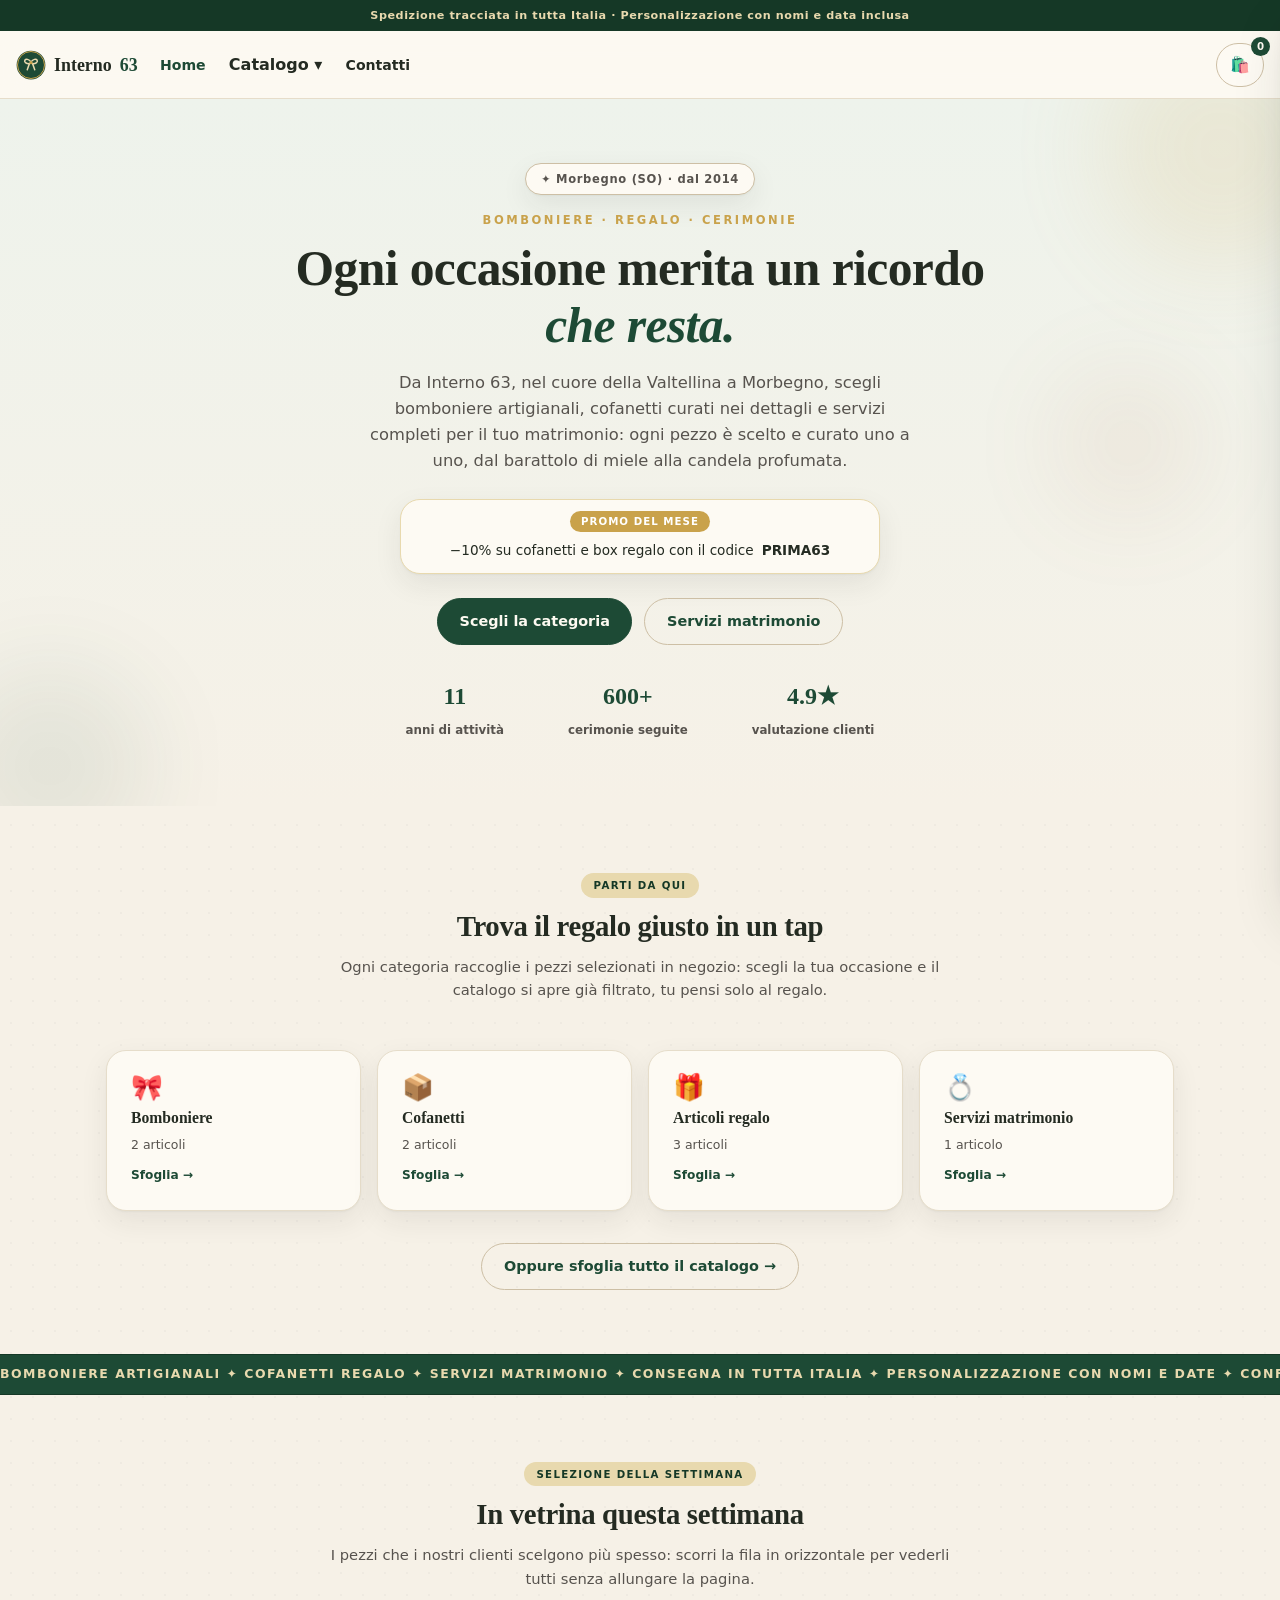
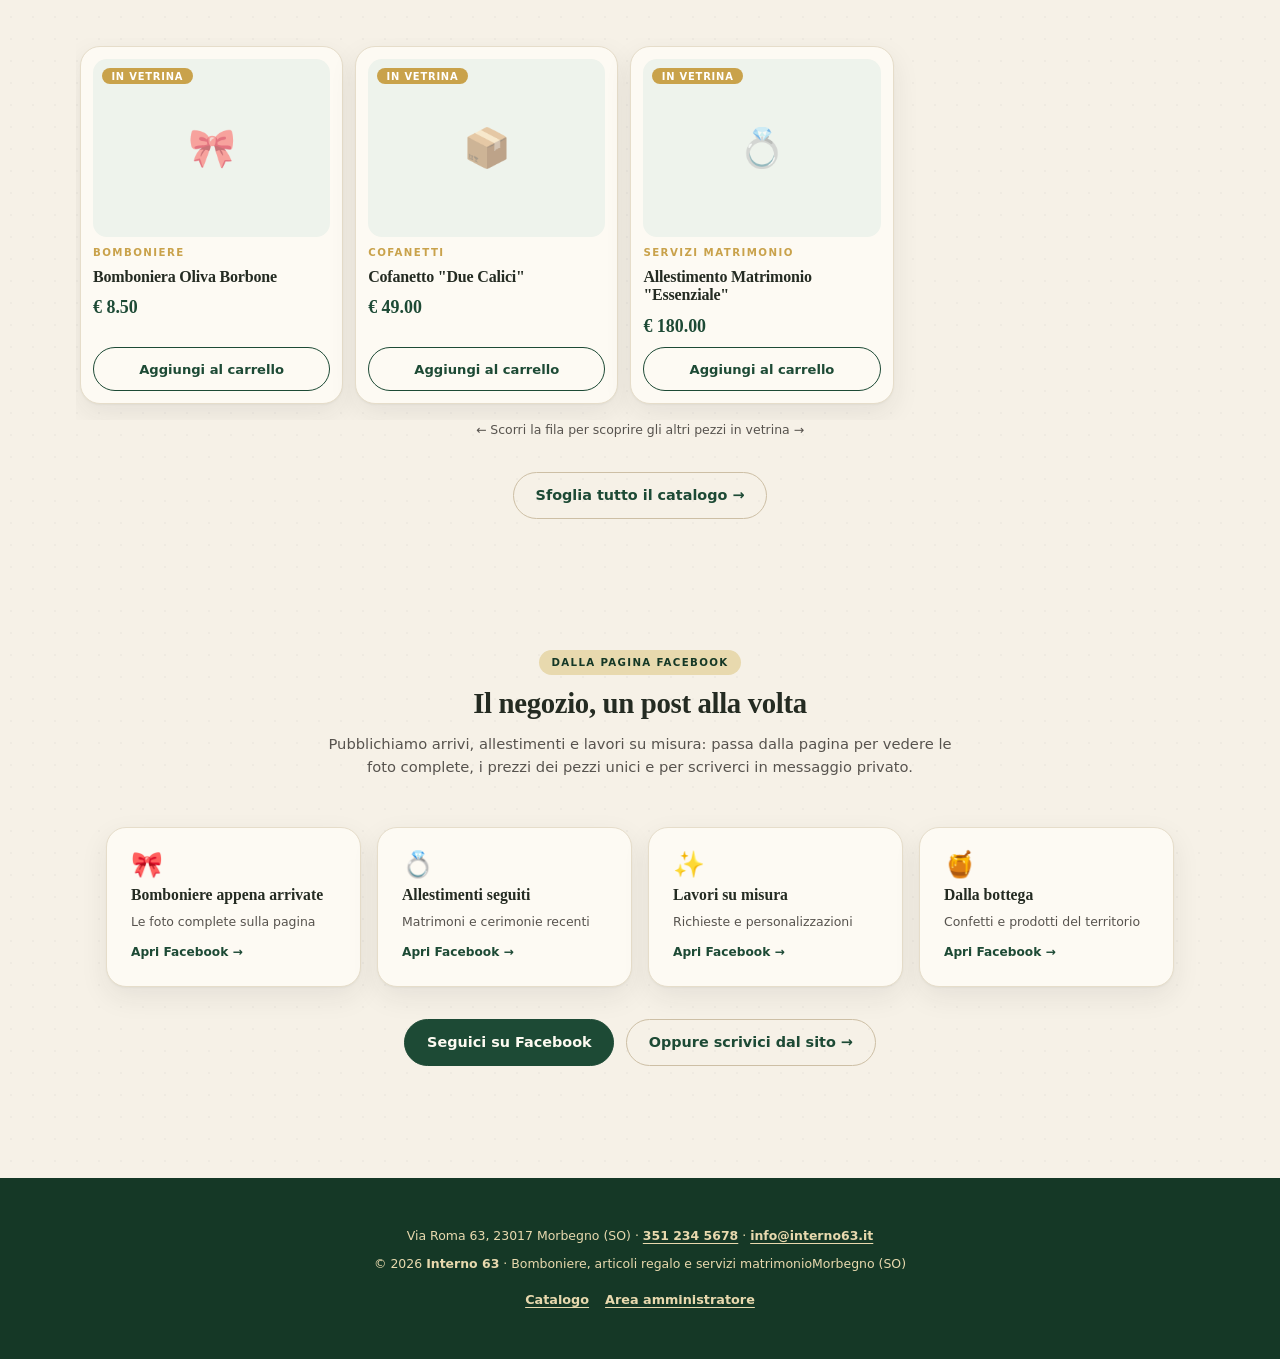
==== commit 4ee52d33: "sistema graficamente la modalità desktop, le dimensioni e…" ====
--- a/index.html
+++ b/index.html
@@ -79,7 +79,7 @@
   </section>
 
   <!-- CATEGORIE IN PRIMO PIANO: subito sotto l'hero -->
-  <section class="section cats" id="categorie">
+  <section class="section" id="categorie">
     <div class="section-head reveal">
       <span class="pill" id="catPill">Parti da qui</span>
       <h2 id="catTit">Trova il regalo giusto in un tap</h2>
--- a/style.css
+++ b/style.css
@@ -1,50 +1,59 @@
 /* Interno 63 — foglio unico: storefront (home + shop) e pannello admin.
-   MOBILE FIRST: tipografia e componenti dimensionati per l'uso da smartphone
-   (bottoni ≥44px, testi ≥14px, drawer a bottom-sheet), il desktop rifinisce sopra i 768px. */
+   Mobile first, token nel :root, reveal e componenti condivisi. */
+
+/* ---------- Reintegri controllo qualità ---------- */
+.cont-badge{display:inline-flex;align-items:center;justify-content:center;min-width:20px;min-height:20px;padding:0 5px;border-radius:999px;background:rgba(255,255,255,.28);font-size:.68rem;font-weight:800;font-family:var(--font-testo)}
+.tab.attiva .cont-badge{background:var(--oro);color:var(--accente-scuro)}
+.tabpane{padding-top:var(--sp-4)}
+.modal{position:fixed;inset:0;z-index:90;display:grid;place-items:center;padding:var(--sp-4);background:rgba(36,43,34,.55);backdrop-filter:blur(3px);opacity:0;pointer-events:none;transition:opacity var(--transizione)}
+.modal.aperta{opacity:1;pointer-events:auto}
+.modal-card.modal{position:relative;inset:auto;display:block;padding:0;background:var(--carta);opacity:1;pointer-events:auto}
 
 :root{
-  --bg:#f6f1e7;--carta:#fdfaf3;--testo:#242b22;--testo-2:#5f6455;
-  --bordo:#e4dccb;--bordo-forte:#cdbfa5;
-  --accente:#1d4a35;--accente-scuro:#163a29;
+  --bg:#f6f1e7;--carta:#fdfaf3;--testo:#242b22;--testo-2:#57534e;
+  --bordo:#e6ddca;--bordo-forte:#cdbfa5;
+  --accente:#1d4a35;--accente-scuro:#153826;--accenso-soft:#eef3ec;
   --oro:#c9a24b;--oro-tenue:#e8d9ae;--argilla:#b0714f;--pericolo:#b03a2e;
-  --ombra:0 1px 2px rgba(36,43,34,.05),0 8px 22px rgba(36,43,34,.08);
-  --ombra-alta:0 4px 10px rgba(36,43,34,.10),0 18px 44px rgba(36,43,34,.14);
-  --raggio:16px;--raggio-mini:12px;--transizione:180ms ease-out;
+  --ombra:0 1px 2px rgba(36,43,34,.04),0 10px 28px rgba(36,43,34,.08);
+  --ombra-alta:0 8px 18px rgba(36,43,34,.08),0 26px 56px rgba(36,43,34,.15);
+  --raggio:20px;--raggio-mini:14px;--transizione:220ms cubic-bezier(.22,.61,.36,1);
   --sp-1:4px;--sp-2:8px;--sp-3:12px;--sp-4:16px;--sp-5:24px;--sp-6:32px;--sp-7:48px;--sp-8:64px;
   --font-display:"Iowan Old Style","Palatino Linotype",Palatino,Georgia,"Times New Roman",serif;
   --font-testo:"Avenir Next","Segoe UI",system-ui,-apple-system,"Helvetica Neue",sans-serif;
+  --h-nav:60px;
 }
 
 /* ---------- Reset e base ---------- */
 *,*::before,*::after{box-sizing:border-box;margin:0;padding:0}
 [hidden]{display:none!important}
 html{scroll-behavior:smooth;-webkit-text-size-adjust:100%}
-body{font-family:var(--font-testo);font-size:16px;color:var(--testo);background:var(--bg);background-image:radial-gradient(rgba(36,43,34,.028) 1px,transparent 1px);background-size:22px 22px;line-height:1.55;min-height:100vh}
+body{font-family:var(--font-testo);font-size:16px;color:var(--testo);background:var(--bg);background-image:radial-gradient(rgba(36,43,34,.03) 1px,transparent 1px);background-size:22px 22px;line-height:1.6;min-height:100vh}
 body.blocco-scroll{overflow:hidden}
 img{max-width:100%;display:block}
-button{font:inherit;cursor:pointer}
+button{font-family:var(--font-testo);font-size:100%;font-weight:inherit;cursor:pointer}
 a{color:inherit}
+input,select,textarea{font-family:var(--font-testo);font-size:16px;color:var(--testo)}
 :focus-visible{outline:2px solid var(--oro);outline-offset:2px;border-radius:4px}
-h1,h2,h3{font-family:var(--font-display);font-weight:600;line-height:1.12;letter-spacing:-.01em}
-h1{font-size:clamp(1.9rem,7vw,3.2rem)}
-h2{font-size:clamp(1.35rem,4.6vw,2.1rem)}
-h3{font-size:1.02rem}
+h1,h2,h3{font-family:var(--font-display);font-weight:600;line-height:1.14;letter-spacing:-.012em}
+h1{font-size:clamp(1.55rem,5.2vw,2.65rem)}
+h2{font-size:clamp(1.15rem,3.4vw,1.8rem)}
+h3{font-size:.98rem}
 h1 em,h2 em{font-style:italic;color:var(--accente)}
 .hidden{display:none!important}
 .wrap{max-width:1160px;margin:0 auto;padding:0 var(--sp-4)}
 
 /* ---------- Utility ---------- */
-.hint{font-size:.8rem;color:var(--testo-2)}
-.pill{display:inline-block;background:var(--oro-tenue);color:var(--accente-scuro);border-radius:999px;padding:.28rem .85rem;font-size:.68rem;font-weight:800;letter-spacing:.12em;text-transform:uppercase;text-decoration:none}
-.vuoto{padding:1.4rem;text-align:center;color:var(--testo-2);font-size:.92rem;border:1px dashed var(--bordo-forte);border-radius:var(--raggio);background:var(--carta)}
-.conteggio{font-size:.82rem;color:var(--testo-2);font-weight:600}
-.btn,.btn-ghost{display:inline-flex;align-items:center;justify-content:center;gap:.45rem;min-height:46px;background:var(--accente);color:#fdfaf1;border:1px solid var(--accente);border-radius:999px;padding:.7rem 1.4rem;font-weight:700;font-size:.95rem;text-decoration:none;transition:transform var(--transizione),background var(--transizione),box-shadow var(--transizione)}
+.hint{font-size:.78rem;color:var(--testo-2)}
+.pill{display:inline-block;background:var(--oro-tenue);color:var(--accente-scuro);border-radius:999px;padding:.26rem .8rem;font-size:.64rem;font-weight:800;letter-spacing:.13em;text-transform:uppercase;text-decoration:none}
+.vuoto{padding:1.3rem;text-align:center;color:var(--testo-2);font-size:.9rem;border:1px dashed var(--bordo-forte);border-radius:var(--raggio);background:var(--carta)}
+.conteggio{font-size:.78rem;color:var(--testo-2);font-weight:600}
+.btn,.btn-ghost{display:inline-flex;align-items:center;justify-content:center;gap:.45rem;min-height:46px;background:var(--accente);color:#fdfaf1;border:1px solid var(--accente);border-radius:999px;padding:.68rem 1.35rem;font-weight:700;font-size:.9rem;text-decoration:none;transition:transform var(--transizione),background var(--transizione),box-shadow var(--transizione),color var(--transizione),border-color var(--transizione)}
 .btn:hover{background:var(--accente-scuro);transform:translateY(-1px);box-shadow:var(--ombra)}
 .btn:active{transform:translateY(0)}
 .btn:disabled{opacity:.55;cursor:not-allowed;transform:none;box-shadow:none}
 .btn-ghost{background:transparent;color:var(--accente);border:1px solid var(--bordo-forte)}
 .btn-ghost:hover{background:var(--accente);color:#fdfaf1;border-color:var(--accente)}
-.btn-mini{border:1px solid var(--bordo);background:var(--carta);color:var(--testo);border-radius:999px;padding:.42rem .85rem;min-height:36px;font-size:.78rem;font-weight:700;white-space:nowrap;text-decoration:none;transition:background var(--transizione),color var(--transizione),border-color var(--transizione)}
+.btn-mini{border:1px solid var(--bordo);background:var(--carta);color:var(--testo);border-radius:999px;padding:.4rem .8rem;min-height:36px;font-size:.75rem;font-weight:700;white-space:nowrap;text-decoration:none;transition:background var(--transizione),color var(--transizione),border-color var(--transizione)}
 .btn-mini:hover{border-color:var(--accente);color:var(--accente)}
 .btn-mini.attiva{background:var(--oro-tenue);border-color:var(--oro);color:var(--accente-scuro)}
 .btn-mini.pericolo{color:var(--pericolo);border-color:rgba(176,58,46,.35)}
@@ -53,284 +62,274 @@
 .link:hover{color:var(--accente-scuro)}
 
 /* ---------- Reveal ---------- */
-.reveal{opacity:0;transform:translateY(18px);transition:opacity .5s ease-out,transform .5s ease-out}
+.reveal{opacity:0;transform:translateY(16px);transition:opacity .55s ease-out,transform .55s ease-out}
 .reveal.visibile{opacity:1;transform:none}
-@media (prefers-reduced-motion:reduce){.reveal{opacity:1;transform:none;transition:none}}
-
-/* ---------- Sezioni e categorie ---------- */
-.cats{padding-top:var(--sp-7)}
-.foot-tel{color:var(--accente);font-weight:700;text-decoration:none;border-bottom:1px solid var(--oro)}
-.foot-tel:hover{color:var(--accente-scuro);border-bottom-color:var(--accente-scuro)}
+@media (prefers-reduced-motion:reduce){.reveal{opacity:1;transform:none;transition:none}*{animation:none!important}}
 
 /* ---------- Topbar e navigazione ---------- */
-.topbar{background:var(--accente-scuro);color:var(--oro-tenue);text-align:center;font-size:.74rem;font-weight:600;letter-spacing:.05em;padding:.5rem 1rem}
-.nav{position:sticky;top:0;z-index:50;display:flex;align-items:center;justify-content:space-between;gap:.8rem;flex-wrap:wrap;padding:.65rem var(--sp-4);background:rgba(253,250,243,.9);backdrop-filter:blur(10px);border-bottom:1px solid var(--bordo)}
-.brand{font-family:var(--font-display);font-size:1.18rem;text-decoration:none;font-weight:600;display:inline-flex;align-items:center;gap:.5rem}
+.topbar{background:var(--accente-scuro);color:var(--oro-tenue);text-align:center;font-size:.7rem;font-weight:600;letter-spacing:.05em;padding:.42rem 1rem}
+.nav{position:sticky;top:0;z-index:50;display:flex;align-items:center;justify-content:space-between;gap:.8rem;flex-wrap:wrap;min-height:var(--h-nav);padding:.55rem var(--sp-4);background:rgba(253,250,243,.88);backdrop-filter:blur(12px);-webkit-backdrop-filter:blur(12px);border-bottom:1px solid var(--bordo)}
+.brand{font-family:var(--font-display);font-size:1.12rem;text-decoration:none;font-weight:600;display:inline-flex;align-items:center;gap:.5rem}
+.admin-tag{display:inline-flex;align-items:center;background:var(--oro-tenue);color:var(--accente-scuro);border-radius:999px;padding:.14rem .6rem;font-family:var(--font-testo);font-size:.6rem;font-weight:800;letter-spacing:.12em;text-transform:uppercase;margin-left:.3rem}
 .brand b{color:var(--accente)}
-.admin-tag{display:inline-block;background:var(--oro-tenue);color:var(--accente-scuro);border-radius:999px;padding:.12rem .55rem;font-size:.62rem;font-weight:800;letter-spacing:.08em;text-transform:uppercase;font-family:var(--font-testo)}
-.admin-head{display:flex;align-items:center;justify-content:space-between;gap:var(--sp-3);flex-wrap:wrap;padding:var(--sp-3) var(--sp-4);border-bottom:1px solid var(--bordo);background:rgba(253,250,243,.92);backdrop-filter:blur(8px);position:sticky;top:0;z-index:50}
-.admin-head-actions{display:flex;gap:var(--sp-2);align-items:center}
 .nav-actions{display:flex;align-items:center;gap:.55rem;margin-left:auto;order:2}
-.cart-btn{position:relative;background:var(--carta);border:1px solid var(--bordo-forte);border-radius:999px;min-width:44px;min-height:44px;padding:.45rem .85rem;font-size:1rem;line-height:1;transition:border-color var(--transizione),transform var(--transizione)}
+.cart-btn{position:relative;background:var(--carta);border:1px solid var(--bordo-forte);border-radius:999px;min-width:44px;min-height:44px;padding:.4rem .8rem;font-size:1rem;line-height:1;transition:border-color var(--transizione),transform var(--transizione)}
 .cart-btn:hover{border-color:var(--accente);transform:translateY(-1px)}
-.badge{position:absolute;top:-7px;right:-7px;min-width:19px;height:19px;padding:0 5px;border-radius:999px;background:var(--accente);color:#fdfaf1;font-size:.66rem;font-weight:800;display:none;align-items:center;justify-content:center;font-family:var(--font-testo)}
+.badge{position:absolute;top:-7px;right:-7px;min-width:19px;height:19px;padding:0 5px;border-radius:999px;background:var(--accente);color:#fdfaf1;font-size:.64rem;font-weight:800;display:none;align-items:center;justify-content:center;font-family:var(--font-testo)}
 .badge:not(:empty){display:inline-flex}
-.cont-badge{display:inline-flex;align-items:center;justify-content:center;min-width:20px;padding:0 5px;border-radius:999px;background:rgba(255,255,255,.28);font-size:.68rem;font-weight:800}
-.tab.attiva .cont-badge{background:var(--oro);color:var(--accente-scuro)}
-.menu-btn{width:44px;height:44px;border-radius:12px;border:1px solid var(--bordo-forte);background:var(--carta);display:grid;place-content:center;gap:5px}
-.menu-btn span{display:block;width:20px;height:2px;background:var(--testo);border-radius:2px;transition:transform var(--transizione)}
-.menu-btn[aria-expanded="true"] span:first-child{transform:translateY(3.5px) rotate(45deg)}
-.menu-btn[aria-expanded="true"] span:last-child{transform:translateY(-3.5px) rotate(-45deg)}
-.nav-menu{display:none;width:100%;order:3;flex-direction:column;gap:.05rem;padding:.5rem 0 .9rem}
+.menu-btn{width:44px;height:44px;border-radius:12px;border:1px solid var(--bordo-forte);background:var(--carta);display:inline-flex;flex-direction:column;align-items:center;justify-content:center;gap:5px}
+.menu-btn span{display:block;width:18px;height:2px;background:var(--accente);border-radius:2px;transition:transform var(--transizione),opacity var(--transizione)}
+.menu-btn.attiva span:first-child{transform:translateY(3.5px) rotate(45deg)}
+.menu-btn.attiva span:last-child{transform:translateY(-3.5px) rotate(-45deg)}
+.nav-menu{order:3;flex-basis:100%;display:none;flex-direction:column;gap:var(--sp-1);padding:var(--sp-2) 0 var(--sp-3)}
 .nav-menu.aperta{display:flex}
-.nav-menu > a,.nav-drop-btn{text-decoration:none;font-weight:700;font-size:1rem;color:var(--testo);padding:.7rem .4rem;border-radius:10px;text-align:left;background:none;border:none;width:100%;min-height:44px}
-.nav-menu > a:hover{color:var(--accente)}
+.nav-menu a{display:flex;align-items:center;min-height:44px;padding:.4rem .6rem;border-radius:var(--raggio-mini);font-weight:700;text-decoration:none;color:var(--testo)}
+.nav-menu a:hover{background:var(--accenso-soft);color:var(--accente)}
 .nav-menu a[aria-current="page"]{color:var(--accente)}
-.nav-drop{display:flex;flex-direction:column;position:relative}
-.nav-drop-btn{display:flex;align-items:center;gap:.4rem}
-.nav-drop-btn:hover{color:var(--accente)}
-.nav-drop-caret{color:var(--testo-2);transition:transform var(--transizione)}
-.nav-drop-btn[aria-expanded="true"] .nav-drop-caret{transform:rotate(180deg)}
-.nav-drop-menu{display:flex;flex-direction:column}
-.nav-drop-inner{display:flex;flex-direction:column;border-left:2px solid var(--oro);padding-left:.7rem;margin:.1rem 0 .4rem}
-.nav-drop-inner a{text-decoration:none;font-size:.92rem;font-weight:600;color:var(--testo-2);padding:.55rem .2rem;display:flex;align-items:center;gap:.5rem;border-radius:8px;min-height:42px}
-.nav-drop-inner a:hover{color:var(--accente)}
-.drop-ico{font-size:1rem}
+.nav-drop{position:relative}
+.nav-drop-btn{display:flex;align-items:center;gap:.35rem;width:100%;min-height:44px;padding:.4rem .6rem;border:none;background:none;border-radius:var(--raggio-mini);font-weight:700;font-size:1rem;color:var(--testo);text-align:left}
+.nav-drop-btn:hover{background:var(--accenso-soft);color:var(--accente)}
+.nav-drop-caret{transition:transform var(--transizione)}
+.nav-drop.aperta .nav-drop-caret{transform:rotate(180deg)}
+.nav-drop-menu{display:none;overflow:hidden}
+.nav-drop-menu.aperta{display:block}
+.nav-drop-inner{display:flex;flex-direction:column;gap:2px;margin:.2rem 0 .2rem .7rem;padding-left:.7rem;border-left:2px solid var(--bordo)}
+.nav-drop-inner a{font-weight:600;font-size:.92rem}
+.drop-ico{margin-right:.45rem}
 
 /* ---------- Hero ---------- */
-.hero{position:relative;overflow:hidden;padding:var(--sp-7) 0 var(--sp-7)}
+.hero{position:relative;overflow:hidden;padding:var(--sp-7) 0 var(--sp-6);background:linear-gradient(180deg,var(--accenso-soft) 0%,var(--bg) 100%)}
 .blobs{position:absolute;inset:0;pointer-events:none}
-.blobs span{position:absolute;border-radius:50%;filter:blur(60px);opacity:.5;animation:galleggia 14s ease-in-out infinite}
-.blobs .b1{width:46vw;height:46vw;max-width:420px;max-height:420px;background:rgba(201,162,75,.30);top:-12%;right:-14%}
-.blobs .b2{width:38vw;height:38vw;max-width:340px;max-height:340px;background:rgba(29,74,53,.16);bottom:-16%;left:-12%;animation-delay:-5s}
-.blobs .b3{width:26vw;height:26vw;max-width:240px;max-height:240px;background:rgba(232,217,174,.5);top:38%;left:52%;animation-delay:-9s}
-@keyframes galleggia{0%,100%{transform:translate(0,0) scale(1)}50%{transform:translate(-4%,6%) scale(1.06)}}
-.hero-inner{position:relative;max-width:1160px;margin:0 auto;padding:0 var(--sp-4);text-align:center;display:flex;flex-direction:column;align-items:center;gap:var(--sp-4)}
-.sticker{display:inline-block;background:var(--carta);border:1px solid var(--bordo-forte);border-radius:999px;padding:.42rem 1rem;font-size:.76rem;font-weight:700;letter-spacing:.06em;color:var(--accente-scuro);box-shadow:var(--ombra)}
-.kicker{font-size:.78rem;font-weight:800;letter-spacing:.22em;text-transform:uppercase;color:var(--testo-2)}
-.lead{font-size:clamp(.98rem,2.6vw,1.12rem);color:var(--testo-2);max-width:56ch}
-.hero-offer{display:inline-flex;flex-wrap:wrap;align-items:center;gap:.5rem;background:var(--oro-tenue);border:1px solid var(--oro);border-radius:var(--raggio-mini);padding:.6rem 1rem;font-size:.9rem;color:var(--accente-scuro)}
-.hero-offer-tag{font-size:.68rem;font-weight:800;letter-spacing:.12em;text-transform:uppercase}
-.cta-row{display:flex;flex-wrap:wrap;gap:var(--sp-3);justify-content:center;width:100%}
-.cta-row .btn,.cta-row .btn-ghost{flex:1 1 auto}
-.hero-stats{display:grid;grid-template-columns:repeat(3,1fr);gap:var(--sp-3);width:100%;max-width:520px;border-top:1px solid var(--bordo);padding-top:var(--sp-4)}
-.stat{display:flex;flex-direction:column;gap:.1rem}
-.stat b{font-family:var(--font-display);font-size:clamp(1.25rem,4.5vw,1.7rem);color:var(--accente)}
-.stat span{font-size:.72rem;color:var(--testo-2);font-weight:600}
+.blobs span{position:absolute;border-radius:50%;filter:blur(46px);opacity:.5}
+.blobs .b1{width:240px;height:240px;background:rgba(201,162,75,.28);top:-70px;right:-60px}
+.blobs .b2{width:200px;height:200px;background:rgba(29,74,53,.16);bottom:-60px;left:-50px}
+.blobs .b3{width:150px;height:150px;background:rgba(176,113,79,.16);top:38%;right:6%}
+.hero-inner{position:relative;max-width:720px;margin:0 auto;text-align:center;padding:0 var(--sp-4)}
+.sticker{display:inline-block;background:var(--carta);border:1px solid var(--bordo-forte);border-radius:999px;padding:.34rem .95rem;font-size:.72rem;font-weight:700;letter-spacing:.06em;color:var(--testo-2);box-shadow:var(--ombra)}
+.kicker{margin-top:var(--sp-4);font-size:.72rem;font-weight:800;letter-spacing:.22em;text-transform:uppercase;color:var(--oro)}
+.hero h1{margin-top:var(--sp-3)}
+.lead{margin:var(--sp-4) auto 0;max-width:560px;color:var(--testo-2);font-size:.95rem}
+.hero-offer{margin:var(--sp-5) auto 0;max-width:480px;display:flex;flex-wrap:wrap;align-items:center;justify-content:center;gap:.5rem;background:var(--carta);border:1px solid var(--oro-tenue);border-radius:var(--raggio);padding:.7rem 1.1rem;font-size:.85rem;box-shadow:var(--ombra)}
+.hero-offer-tag{background:var(--oro);color:#fff;border-radius:999px;padding:.16rem .7rem;font-size:.64rem;font-weight:800;letter-spacing:.1em;text-transform:uppercase}
+.cta-row{display:flex;flex-wrap:wrap;justify-content:center;gap:var(--sp-3);margin-top:var(--sp-5)}
+.cta-center{display:flex;flex-wrap:wrap;justify-content:center;gap:var(--sp-3);margin-top:var(--sp-6)}
+.hero-stats{display:flex;justify-content:center;gap:var(--sp-6);margin-top:var(--sp-6);flex-wrap:wrap}
+.stat b{display:block;font-family:var(--font-display);font-size:1.5rem;color:var(--accente)}
+.stat span{font-size:.74rem;color:var(--testo-2);font-weight:600}
 
 /* ---------- Sezioni ---------- */
 .section{padding:var(--sp-7) 0}
-.section-head{text-align:center;max-width:640px;margin:0 auto var(--sp-5);padding:0 var(--sp-4);display:flex;flex-direction:column;align-items:center;gap:var(--sp-2)}
-.section-head p{font-size:.95rem;color:var(--testo-2)}
-.cta-center{display:flex;flex-wrap:wrap;gap:var(--sp-3);justify-content:center;margin-top:var(--sp-5)}
-.cta-center .btn,.cta-center .btn-ghost{flex:1 1 auto;max-width:340px}
-
-/* ---------- Tile categorie ---------- */
-.cats-grid{display:grid;grid-template-columns:repeat(2,1fr);gap:var(--sp-3);padding:0 var(--sp-4);max-width:1160px;margin:0 auto}
-.tile{display:flex;flex-direction:column;gap:.35rem;background:var(--carta);border:1px solid var(--bordo);border-radius:var(--raggio);padding:var(--sp-4) var(--sp-3);text-decoration:none;box-shadow:var(--ombra);transition:transform var(--transizione),box-shadow var(--transizione),border-color var(--transizione)}
+.section-head{text-align:center;max-width:620px;margin:0 auto var(--sp-6);padding:0 var(--sp-4)}
+.section-head h2{margin-top:var(--sp-3)}
+.section-head p{margin-top:var(--sp-3);color:var(--testo-2);font-size:.92rem}
+.cats-grid{display:grid;grid-template-columns:repeat(2,1fr);gap:var(--sp-3);padding:0 var(--sp-4);max-width:1000px;margin:0 auto}
+.tile{display:flex;flex-direction:column;align-items:flex-start;gap:.3rem;background:var(--carta);border:1px solid var(--bordo);border-radius:var(--raggio);padding:var(--sp-4);text-decoration:none;box-shadow:var(--ombra);transition:transform var(--transizione),box-shadow var(--transizione),border-color var(--transizione)}
 .tile:hover{transform:translateY(-3px);box-shadow:var(--ombra-alta);border-color:var(--oro)}
 .tile-ico{font-size:1.6rem;line-height:1}
-.tile-nome{font-weight:800;font-size:.92rem;color:var(--testo)}
-.tile-quota{font-size:.76rem;color:var(--testo-2)}
-.tile-vai{font-size:.78rem;font-weight:800;color:var(--accente);margin-top:.3rem}
+.tile-nome{font-family:var(--font-display);font-weight:600;font-size:.98rem;color:var(--testo)}
+.tile-quota{font-size:.78rem;color:var(--testo-2)}
+.tile-vai{margin-top:auto;padding-top:.4rem;font-size:.76rem;font-weight:800;color:var(--accente)}
 
 /* ---------- Ticker ---------- */
-.ticker{overflow:hidden;background:var(--accente);color:var(--oro-tenue);padding:.65rem 0;border-block:1px solid var(--accente-scuro)}
-.ticker-track{display:flex;width:max-content;animation:scorri 26s linear infinite}
-.ticker-track span{white-space:nowrap;font-size:.82rem;font-weight:700;letter-spacing:.08em;padding-right:2rem}
-@keyframes scorri{from{transform:translateX(0)}to{transform:translateX(-50%)}}
+.ticker{overflow:hidden;background:var(--accente);color:var(--oro-tenue);padding:.6rem 0;border-block:1px solid var(--accente-scuro)}
+.ticker-track{display:flex;gap:var(--sp-6);width:max-content;animation:scorri 32s linear infinite}
+.ticker-track span{white-space:nowrap;font-size:.78rem;font-weight:700;letter-spacing:.12em;text-transform:uppercase}
+@keyframes scorri{to{transform:translateX(-50%)}}
 @media (prefers-reduced-motion:reduce){.ticker-track{animation:none}}
 
-/* ---------- Card prodotto + carosello ---------- */
+/* ---------- Carosello vetrina ---------- */
+.carosello-wrap{position:relative;max-width:1160px;margin:0 auto;padding:0 var(--sp-4)}
+.carosello{display:flex;gap:var(--sp-3);overflow-x:auto;scroll-snap-type:x mandatory;padding:var(--sp-2) var(--sp-1) var(--sp-4);scrollbar-width:none;-webkit-overflow-scrolling:touch}
+.carosello::-webkit-scrollbar{display:none}
+.carosello.trascina{scroll-snap-type:none;cursor:grabbing}
+.carosello .product{flex:0 0 78%;max-width:300px;scroll-snap-align:start}
+.carosello-freccia{position:absolute;top:38%;transform:translateY(-50%);width:44px;height:44px;border-radius:50%;border:1px solid var(--bordo-forte);background:var(--carta);color:var(--accente);font-size:1.5rem;line-height:1;display:none;place-items:center;box-shadow:var(--ombra);z-index:5}
+.carosello-freccia:hover{background:var(--accente);color:#fdfaf1}
+.carosello-freccia.sx{left:var(--sp-2)}
+.carosello-freccia.dx{right:var(--sp-2)}
+.carosello-nota{text-align:center}
+@media (min-width:768px){.carosello-freccia{display:grid}}
+
+/* ---------- Card prodotto ---------- */
 .grid{display:grid;gap:var(--sp-4)}
-.grid-shop{grid-template-columns:repeat(2,1fr)}
-.product{display:flex;flex-direction:column;gap:.5rem;background:var(--carta);border:1px solid var(--bordo);border-radius:var(--raggio);padding:var(--sp-3);box-shadow:var(--ombra);transition:transform var(--transizione),box-shadow var(--transizione)}
+.grid-shop{grid-template-columns:repeat(auto-fill,minmax(240px,1fr));padding:0 var(--sp-4)}
+.product{display:flex;flex-direction:column;gap:.45rem;background:var(--carta);border:1px solid var(--bordo);border-radius:var(--raggio);padding:var(--sp-3);box-shadow:var(--ombra);transition:transform var(--transizione),box-shadow var(--transizione)}
 .product:hover{transform:translateY(-3px);box-shadow:var(--ombra-alta)}
-.product-media{position:relative;border-radius:var(--raggio-mini);overflow:hidden;aspect-ratio:1/1;background:var(--bg);border:none;padding:0;width:100%;cursor:pointer}
+.product-media{position:relative;width:100%;aspect-ratio:4/3;border-radius:var(--raggio-mini);overflow:hidden;border:none;padding:0;background:var(--accenso-soft);display:block;cursor:pointer}
 .product-media img{width:100%;height:100%;object-fit:cover}
-.segnaposto{display:grid;place-items:center;width:100%;height:100%;font-size:3rem;opacity:.55}
-.badge-vetrina{position:absolute;top:.6rem;left:.6rem;background:var(--accente);color:#fdfaf1;border-radius:999px;padding:.22rem .6rem;font-size:.66rem;font-weight:800;letter-spacing:.06em}
-.product .categoria{font-size:.7rem;font-weight:800;letter-spacing:.12em;text-transform:uppercase;color:var(--testo-2)}
+.segnaposto{width:100%;height:100%;display:grid;place-items:center;font-size:2.4rem;opacity:.55}
+.badge-vetrina{position:absolute;top:.55rem;left:.55rem;background:var(--oro);color:#fff;border-radius:999px;padding:.16rem .6rem;font-size:.62rem;font-weight:800;letter-spacing:.08em;text-transform:uppercase}
+.categoria{font-size:.64rem;font-weight:800;letter-spacing:.14em;text-transform:uppercase;color:var(--oro)}
 .product h3{font-size:1rem}
-.product .prezzo{font-family:var(--font-display);font-size:1.15rem;font-weight:700;color:var(--accente)}
-.product > button:last-child,.product .btn{margin-top:auto}
-.product button[type="button"]{background:var(--accente);color:#fdfaf1;border:1px solid var(--accente);border-radius:999px;min-height:44px;padding:.55rem 1rem;font-weight:700;font-size:.88rem;text-decoration:none;transition:background var(--transizione)}
-.product button[type="button"]:hover{background:var(--accente-scuro)}
-.carosello-wrap{position:relative;max-width:1160px;margin:0 auto;padding:0 var(--sp-2)}
-.carosello{display:flex;gap:var(--sp-3);overflow-x:auto;scroll-snap-type:x mandatory;padding:var(--sp-2) var(--sp-2) var(--sp-3);-webkit-overflow-scrolling:touch;scrollbar-width:none;cursor:grab}
-.carosello::-webkit-scrollbar{display:none}
-.carosello.trascina{scroll-behavior:auto}
-.carosello .product{flex:0 0 78%;max-width:300px;scroll-snap-align:center}
-.carosello-nota{text-align:center;margin-top:0}
-.carosello-freccia{display:none;position:absolute;top:calc(50% - 22px);width:44px;height:44px;border-radius:50%;border:1px solid var(--bordo-forte);background:var(--carta);color:var(--accente);font-size:1.4rem;line-height:1;box-shadow:var(--ombra);z-index:2;align-items:center;justify-content:center}
-.carosello-freccia:hover{background:var(--accente);color:#fdfaf1}
-.carosello-freccia.sx{left:-6px}
-.carosello-freccia.dx{right:-6px}
-
-/* ---------- Shop: header pagina + toolbar ---------- */
-.page-head{background:var(--accente);color:#fdfaf1;padding:var(--sp-6) 0}
-.page-head h1{color:#fdfaf1}
-.page-head .lead{color:var(--oro-tenue)}
-.breadcrumb{font-size:.8rem;margin-bottom:var(--sp-2)}
-.breadcrumb a{color:var(--oro-tenue);text-decoration:none;font-weight:700}
+.product .hint{font-size:.78rem}
+.prezzo{font-family:var(--font-display);font-size:1.12rem;font-weight:700;color:var(--accente)}
+.product > button:last-child{margin-top:auto;min-height:44px;border:1px solid var(--accente);background:transparent;color:var(--accente);border-radius:999px;padding:.5rem 1rem;font-weight:700;font-size:.82rem;transition:background var(--transizione),color var(--transizione)}
+.product > button:last-child:hover{background:var(--accente);color:#fdfaf1}
+.empty{margin:var(--sp-5) auto;max-width:520px;text-align:center;color:var(--testo-2);padding:var(--sp-5);border:1px dashed var(--bordo-forte);border-radius:var(--raggio);background:var(--carta)}
+
+/* ---------- Pagina catalogo ---------- */
+.page-head{background:linear-gradient(180deg,var(--accenso-soft),var(--bg));padding:var(--sp-6) 0 var(--sp-5)}
+.breadcrumb{font-size:.74rem;font-weight:700;letter-spacing:.06em;text-transform:uppercase;color:var(--testo-2)}
+.breadcrumb a{text-decoration:none;color:var(--accente)}
 .breadcrumb a:hover{text-decoration:underline}
-.toolbar-wrap{background:var(--carta);border-bottom:1px solid var(--bordo);padding:var(--sp-4) 0}
-.toolbar{display:grid;grid-template-columns:1fr;gap:var(--sp-3);margin-bottom:var(--sp-3)}
-.campo-cerca{display:flex;align-items:center;gap:.5rem;background:var(--bg);border:1px solid var(--bordo-forte);border-radius:999px;padding:.5rem 1rem}
-.campo-cerca input{border:none;background:none;flex:1;font:inherit;font-size:.95rem;min-width:0;min-height:38px}
+.page-head h1{margin-top:var(--sp-2)}
+.page-head .lead{margin:var(--sp-3) 0 0;text-align:left}
+.toolbar-wrap{background:var(--carta);border-block:1px solid var(--bordo);padding:var(--sp-4) 0}
+.toolbar{display:flex;flex-direction:column;gap:var(--sp-3)}
+.campo-cerca{display:flex;align-items:center;gap:.55rem;background:var(--bg);border:1px solid var(--bordo-forte);border-radius:999px;padding:.45rem 1rem;min-height:46px}
+.campo-cerca input{flex:1;border:none;background:none;font-size:16px;min-width:0}
 .campo-cerca input:focus{outline:none}
-.campo-cerca:focus-within{border-color:var(--accente)}
-.campo-ordina{display:flex;align-items:center;gap:.5rem;font-size:.85rem;font-weight:700;color:var(--testo-2)}
-.campo-ordina select{flex:1;font:inherit;font-size:.92rem;padding:.55rem .8rem;min-height:46px;border:1px solid var(--bordo-forte);border-radius:999px;background:var(--bg);color:var(--testo)}
-.chips{display:flex;gap:var(--sp-2);overflow-x:auto;padding-bottom:var(--sp-1);scrollbar-width:none}
+.campo-cerca:focus-within{border-color:var(--oro)}
+.campo-ordina{display:flex;align-items:center;gap:.6rem;font-size:.8rem;font-weight:700;color:var(--testo-2)}
+.campo-ordina select{flex:1;min-height:46px;border:1px solid var(--bordo-forte);border-radius:999px;background:var(--bg);padding:.4rem 1rem;font-size:16px}
+.chips{display:flex;gap:var(--sp-2);overflow-x:auto;padding:var(--sp-3) 0 var(--sp-1);scrollbar-width:none}
 .chips::-webkit-scrollbar{display:none}
-.chip{flex:0 0 auto;border:1px solid var(--bordo-forte);background:var(--carta);color:var(--testo);border-radius:999px;padding:.5rem 1rem;min-height:40px;font-size:.85rem;font-weight:700;text-decoration:none;transition:background var(--transizione),color var(--transizione)}
+.chip{flex:0 0 auto;min-height:40px;border:1px solid var(--bordo-forte);background:var(--carta);border-radius:999px;padding:.4rem 1rem;font-size:.8rem;font-weight:700;white-space:nowrap;transition:background var(--transizione),color var(--transizione),border-color var(--transizione)}
 .chip:hover{border-color:var(--accente);color:var(--accente)}
 .chip.attiva{background:var(--accente);border-color:var(--accente);color:#fdfaf1}
-.empty{text-align:center;color:var(--testo-2);padding:var(--sp-6) var(--sp-4)}
-.shop-main{padding-top:var(--sp-5)}
+.shop-main .wrap .conteggio{display:block;margin:var(--sp-2) var(--sp-4) 0}
 
 /* ---------- Footer ---------- */
-.foot{background:var(--accente-scuro);color:var(--oro-tenue);padding:var(--sp-6) 0 var(--sp-5);text-align:center;display:flex;flex-direction:column;gap:var(--sp-3)}
-.foot p{font-size:.85rem}
-.foot-contatti{font-size:.92rem;line-height:1.7}
-.foot-contatti a,.foot a,.foot-links a{color:var(--oro-tenue);text-decoration:none}
-.foot-contatti a:hover,.foot-links a:hover{color:#fdfaf1;text-decoration:underline}
-.foot-links{display:flex;flex-wrap:wrap;gap:var(--sp-3);justify-content:center}
-.foot-links a{font-size:.82rem;font-weight:700;padding:.3rem .2rem}
-.foot b{color:#fdfaf1}
+.foot{background:var(--accente-scuro);color:var(--oro-tenue);text-align:center;padding:var(--sp-6) var(--sp-4);margin-top:var(--sp-7)}
+.foot-contatti{font-size:.85rem;margin-bottom:var(--sp-2)}
+.foot .foot-tel{color:inherit;font-weight:700;text-decoration:underline;text-underline-offset:3px}
+.foot .foot-tel:hover{color:#fff}
+.foot p{font-size:.78rem}
+.foot-links{display:flex;flex-wrap:wrap;justify-content:center;gap:var(--sp-2) var(--sp-4);margin-top:var(--sp-4)}
+.foot-links a{font-size:.8rem;font-weight:700;color:var(--oro-tenue);text-decoration:underline;text-underline-offset:3px}
+.foot-links a:hover{color:#fff}
 
 /* ---------- Drawer carrello (bottom-sheet su mobile) ---------- */
-.scrim{position:fixed;inset:0;background:rgba(22,26,20,.45);opacity:0;transition:opacity var(--transizione);z-index:80}
+.scrim{position:fixed;inset:0;z-index:80;background:rgba(36,43,34,.45);opacity:0;transition:opacity var(--transizione)}
 .scrim.visibile{opacity:1}
-.drawer{position:fixed;left:0;right:0;bottom:0;max-height:88dvh;background:var(--carta);border-top:1px solid var(--bordo-forte);border-radius:22px 22px 0 0;transform:translateY(102%);transition:transform .26s ease-out;z-index:90;display:flex;flex-direction:column;box-shadow:var(--ombra-alta);padding-bottom:env(safe-area-inset-bottom)}
+.drawer{position:fixed;z-index:85;left:0;right:0;bottom:0;max-height:88vh;display:flex;flex-direction:column;background:var(--carta);border-radius:var(--raggio) var(--raggio) 0 0;box-shadow:var(--ombra-alta);transform:translateY(102%);transition:transform var(--transizione)}
 .drawer.aperta{transform:translateY(0)}
-.drawer-head{display:flex;align-items:center;justify-content:space-between;gap:var(--sp-2);padding:var(--sp-4);border-bottom:1px solid var(--bordo)}
-.drawer-head h2{font-size:1.15rem}
-.cart-items{overflow-y:auto;flex:1;padding:var(--sp-4);display:flex;flex-direction:column;gap:var(--sp-3)}
-.cart-row{display:flex;flex-direction:column;gap:.4rem;padding-bottom:var(--sp-3);border-bottom:1px dashed var(--bordo)}
-.riga-nome{font-weight:700;font-size:.92rem}
-.riga-ctrl{display:flex;align-items:center;gap:.6rem;flex-wrap:wrap}
-.riga-ctrl button{width:36px;height:36px;border-radius:50%;border:1px solid var(--bordo-forte);background:var(--carta);font-size:1.1rem;line-height:1}
+.drawer-head{display:flex;align-items:center;justify-content:space-between;gap:var(--sp-3);padding:var(--sp-4);border-bottom:1px solid var(--bordo)}
+.drawer-head h2{font-size:1.1rem}
+.cart-items{overflow-y:auto;padding:var(--sp-4);flex:1}
+.cart-row{display:flex;flex-wrap:wrap;justify-content:space-between;align-items:center;gap:.5rem;padding:.6rem 0;border-bottom:1px dashed var(--bordo)}
+.riga-nome{font-weight:700;font-size:.9rem}
+.riga-ctrl{display:flex;align-items:center;gap:.55rem}
+.riga-ctrl button{width:36px;height:36px;min-height:36px;border-radius:50%;border:1px solid var(--bordo-forte);background:var(--carta);font-size:1.05rem;line-height:1}
 .riga-ctrl button:hover{border-color:var(--accente);color:var(--accente)}
-.qta{min-width:1.4rem;text-align:center;font-weight:800}
-.riga-ctrl strong{margin-left:auto;font-family:var(--font-display);color:var(--accente)}
+.qta{min-width:20px;text-align:center;font-weight:800}
 .cart-foot{padding:var(--sp-4);border-top:1px solid var(--bordo);display:flex;flex-direction:column;gap:var(--sp-3)}
-.cart-tot{display:flex;justify-content:space-between;align-items:baseline;font-size:1.05rem}
-.cart-tot strong{font-family:var(--font-display);font-size:1.35rem;color:var(--accente)}
-.cart-foot label{display:flex;flex-direction:column;gap:.3rem;font-size:.82rem;font-weight:700;color:var(--testo-2)}
-.cart-foot input{font:inherit;font-size:.95rem;padding:.6rem .9rem;min-height:46px;border:1px solid var(--bordo-forte);border-radius:var(--raggio-mini);background:var(--bg)}
-
-/* ---------- Modale prodotto ---------- */
-.modal{position:fixed;inset:0;z-index:100;display:flex;align-items:flex-end;justify-content:center;background:rgba(22,26,20,.5);padding:0;opacity:0;transition:opacity var(--transizione)}
-.modal.aperta{opacity:1}
-.modal-card{display:grid;grid-template-columns:1fr;gap:var(--sp-4);width:100%;max-height:90dvh;overflow-y:auto;background:var(--carta);border-radius:22px 22px 0 0;padding:var(--sp-5) var(--sp-4);transform:translateY(24px);transition:transform .25s ease-out;position:relative}
-.modal.aperta .modal-card{transform:translateY(0)}
-.modal-x{position:absolute;top:var(--sp-3);right:var(--sp-3);width:40px;height:40px;border-radius:50%;border:1px solid var(--bordo-forte);background:var(--carta);font-size:1rem;z-index:2}
+.cart-tot{display:flex;justify-content:space-between;font-size:1.05rem}
+.cart-tot strong{font-family:var(--font-display);color:var(--accente)}
+.cart-foot label{display:flex;flex-direction:column;gap:.3rem;font-size:.78rem;font-weight:700;color:var(--testo-2)}
+.cart-foot input{min-height:44px;border:1px solid var(--bordo-forte);border-radius:var(--raggio-mini);padding:.5rem .9rem;font-size:16px;background:var(--bg)}
+
+/* ---------- Modale dettaglio ---------- */
+.modal-card{position:relative;width:min(720px,100%);max-height:88vh;overflow-y:auto;border-radius:var(--raggio);box-shadow:var(--ombra-alta)}
+.dettaglio-media{aspect-ratio:16/10;background:var(--accenso-soft)}
+.dettaglio-media img,.dettaglio-media .segnaposto{width:100%;height:100%;object-fit:cover}
+.dettaglio-media .segnaposto{font-size:3rem;display:grid;place-items:center;opacity:.55}
+.dettaglio-info{display:flex;flex-direction:column;gap:.55rem;padding:var(--sp-5)}
+.dettaglio-info .desc{color:var(--testo-2);font-size:.92rem}
+.modal-x{position:fixed;top:var(--sp-3);right:var(--sp-3);z-index:95;width:44px;height:44px;border-radius:50%;border:1px solid var(--bordo-forte);background:var(--carta);font-size:1.1rem;line-height:1;box-shadow:var(--ombra)}
 .modal-x:hover{background:var(--accente);color:#fdfaf1}
-.dettaglio-media{border-radius:var(--raggio-mini);overflow:hidden;background:var(--bg)}
-.dettaglio-media img{width:100%;aspect-ratio:1/1;object-fit:cover}
-.dettaglio-media .segnaposto{aspect-ratio:1/1;font-size:4rem}
-.dettaglio-info{display:flex;flex-direction:column;gap:var(--sp-2);align-items:flex-start}
-.dettaglio-info .desc{font-size:.95rem;color:var(--testo-2)}
 
 /* ---------- Toast ---------- */
-.toast{position:fixed;left:50%;bottom:calc(1.2rem + env(safe-area-inset-bottom));transform:translate(-50%,20px);background:var(--accente-scuro);color:#fdfaf1;padding:.75rem 1.2rem;border-radius:999px;font-size:.86rem;font-weight:600;box-shadow:var(--ombra-alta);opacity:0;pointer-events:none;transition:opacity var(--transizione),transform var(--transizione);z-index:120;max-width:min(92vw,480px);text-align:center}
-.toast.visibile{opacity:1;transform:translate(-50%,0)}
+.toast{position:fixed;left:50%;bottom:var(--sp-5);transform:translate(-50%,120%);z-index:100;max-width:min(440px,90vw);background:var(--accente-scuro);color:#fdfaf1;border-radius:999px;padding:.7rem 1.3rem;font-size:.84rem;font-weight:700;text-align:center;box-shadow:var(--ombra-alta);opacity:0;transition:transform var(--transizione),opacity var(--transizione);pointer-events:none}
+.toast.visibile{transform:translate(-50%,0);opacity:1}
 
 /* ---------- Pannello admin ---------- */
 .pag-admin{background:var(--bg)}
-.gate-wrap{max-width:440px;margin:var(--sp-7) auto;padding:0 var(--sp-4);text-align:center;display:flex;flex-direction:column;align-items:center;gap:var(--sp-3)}
-.gate-ico{font-size:2.4rem}
-.gate-wrap h1{font-size:1.5rem}
-.gate{display:flex;flex-direction:column;gap:var(--sp-2);width:100%;background:var(--carta);border:1px solid var(--bordo);border-radius:var(--raggio);padding:var(--sp-4);box-shadow:var(--ombra)}
-.gate label{font-size:.85rem;font-weight:700;color:var(--testo-2);text-align:left}
-.gate input{font:inherit;font-size:1rem;padding:.65rem .9rem;min-height:46px;border:1px solid var(--bordo-forte);border-radius:var(--raggio-mini);background:var(--bg)}
-.gate-msg{font-size:.82rem;color:var(--pericolo);font-weight:700}
-.admin-shell{max-width:1160px;margin:0 auto;padding:var(--sp-4) var(--sp-4) var(--sp-7);display:flex;flex-direction:column;gap:var(--sp-4)}
-.admin-stats{display:grid;grid-template-columns:repeat(3,1fr);gap:var(--sp-2)}
-.admin-stat{background:var(--carta);border:1px solid var(--bordo);border-radius:var(--raggio-mini);padding:var(--sp-3);display:flex;flex-direction:column;gap:.15rem;text-align:center}
-.admin-stat b{font-family:var(--font-display);font-size:1.3rem;color:var(--accente)}
-.admin-stat span{font-size:.68rem;font-weight:700;color:var(--testo-2);text-transform:uppercase;letter-spacing:.06em}
-.tabs{display:flex;gap:var(--sp-1);overflow-x:auto;background:var(--carta);border:1px solid var(--bordo);border-radius:999px;padding:var(--sp-1);scrollbar-width:none}
+.gate-wrap{max-width:460px;margin:var(--sp-7) auto;text-align:center;padding:0 var(--sp-4)}
+.gate-ico{font-size:2.2rem}
+.gate-wrap h1{margin-top:var(--sp-3)}
+.gate-wrap .hint{margin-top:var(--sp-2)}
+.gate{margin-top:var(--sp-5);display:flex;flex-direction:column;gap:.5rem;text-align:left;background:var(--carta);border:1px solid var(--bordo);border-radius:var(--raggio);padding:var(--sp-5);box-shadow:var(--ombra)}
+.gate label{font-size:.8rem;font-weight:700;color:var(--testo-2)}
+.gate input{min-height:46px;border:1px solid var(--bordo-forte);border-radius:var(--raggio-mini);padding:.5rem .9rem;font-size:16px;background:var(--bg)}
+.gate-msg{color:var(--pericolo);font-size:.8rem;font-weight:700}
+.admin-shell{max-width:1160px;margin:0 auto;padding:var(--sp-5) var(--sp-4) var(--sp-7)}
+.admin-stats{display:grid;grid-template-columns:repeat(2,1fr);gap:var(--sp-3);margin-bottom:var(--sp-5)}
+.admin-stat{display:flex;flex-direction:column;gap:.15rem;background:var(--carta);border:1px solid var(--bordo);border-radius:var(--raggio-mini);padding:var(--sp-3) var(--sp-4);box-shadow:var(--ombra)}
+.admin-stat b{font-family:var(--font-display);font-size:1.35rem;color:var(--accente)}
+.admin-stat span{font-size:.72rem;color:var(--testo-2);font-weight:600}
+.tabs{display:flex;gap:var(--sp-2);overflow-x:auto;padding-bottom:var(--sp-2);scrollbar-width:none}
 .tabs::-webkit-scrollbar{display:none}
-.tab{flex:0 0 auto;border:none;background:none;border-radius:999px;padding:.55rem .95rem;min-height:42px;font-size:.82rem;font-weight:800;color:var(--testo-2);white-space:nowrap}
-.tab:hover{color:var(--accente)}
-.tab.attiva{background:var(--accente);color:#fdfaf1}
-.tabpane{display:flex;flex-direction:column;gap:var(--sp-4)}
-.edit-card{background:var(--carta);border:1px solid var(--bordo);border-radius:var(--raggio);padding:var(--sp-4);box-shadow:var(--ombra);display:flex;flex-direction:column;gap:var(--sp-3)}
-.edit-head{display:flex;align-items:center;justify-content:space-between;gap:var(--sp-2);flex-wrap:wrap}
-.edit-head h2{font-size:1.15rem}
-.edit-grid{display:grid;grid-template-columns:1fr;gap:var(--sp-4)}
+.tab{flex:0 0 auto;display:inline-flex;align-items:center;gap:.4rem;min-height:44px;border:1px solid var(--bordo-forte);background:var(--carta);border-radius:999px;padding:.45rem 1.05rem;font-weight:700;font-size:.82rem;white-space:nowrap;transition:background var(--transizione),color var(--transizione),border-color var(--transizione)}
+.tab:hover{border-color:var(--accente);color:var(--accente)}
+.tab.attiva{background:var(--accente);border-color:var(--accente);color:#fdfaf1}
+.edit-card{background:var(--carta);border:1px solid var(--bordo);border-radius:var(--raggio);padding:var(--sp-4);box-shadow:var(--ombra);margin-bottom:var(--sp-5)}
+.edit-head{display:flex;align-items:center;justify-content:space-between;gap:var(--sp-3);margin-bottom:var(--sp-4)}
+.edit-head h2{font-size:1.05rem}
 .form-grid{display:grid;grid-template-columns:1fr;gap:var(--sp-3)}
-.form-grid label{display:flex;flex-direction:column;gap:.35rem;font-size:.82rem;font-weight:700;color:var(--testo-2)}
-.form-grid input:not([type="checkbox"]),.form-grid select{font:inherit;font-size:.95rem;padding:.6rem .85rem;min-height:46px;border:1px solid var(--bordo-forte);border-radius:var(--raggio-mini);background:var(--bg);color:var(--testo)}
-.form-grid input:focus,.form-grid select:focus{border-color:var(--accente);outline:none}
-.form-grid .wide{grid-column:1/-1}
-.form-grid .check{flex-direction:row;align-items:center;gap:.55rem;font-size:.88rem;font-weight:600;color:var(--testo)}
-.form-aiuto{font-size:.8rem;color:var(--testo-2);font-weight:500}
+.form-grid label{display:flex;flex-direction:column;gap:.35rem;font-size:.78rem;font-weight:700;color:var(--testo-2)}
+.form-grid input,.form-grid select{min-height:46px;border:1px solid var(--bordo-forte);border-radius:var(--raggio-mini);padding:.5rem .9rem;font-size:16px;background:var(--bg)}
+.form-grid input[type="file"]{padding:.45rem .6rem}
+.check{flex-direction:row!important;align-items:center;gap:.55rem!important}
+.check input{width:18px;height:18px;min-height:0;accent-color:var(--accente)}
+.form-aiuto{font-size:.78rem;color:var(--testo-2)}
 .cta-row.left{justify-content:flex-start}
-.cta-row.left .btn,.cta-row.left .btn-ghost{flex:0 1 auto}
-.anteprima{background:var(--bg);border:1px dashed var(--bordo-forte);border-radius:var(--raggio);padding:var(--sp-3);display:flex;flex-direction:column;gap:var(--sp-2);align-self:start}
-.anteprima-tit{font-size:.7rem;font-weight:800;letter-spacing:.14em;text-transform:uppercase;color:var(--testo-2)}
+.anteprima{background:var(--bg);border:1px dashed var(--bordo-forte);border-radius:var(--raggio-mini);padding:var(--sp-3)}
+.anteprima-tit{font-size:.68rem;font-weight:800;letter-spacing:.14em;text-transform:uppercase;color:var(--oro);margin-bottom:var(--sp-2)}
 .anteprima .product{box-shadow:none}
-.filtri-bar{display:flex;flex-direction:column;gap:var(--sp-3)}
-.cerca-mini{padding:.4rem .9rem}
+.anteprima .product > button:last-child{opacity:.6}
+.filtri-bar{display:flex;flex-wrap:wrap;align-items:center;gap:var(--sp-3);margin-bottom:var(--sp-4)}
+.cerca-mini{flex:1;min-width:200px}
 .table-wrap{overflow-x:auto;background:var(--carta);border:1px solid var(--bordo);border-radius:var(--raggio);box-shadow:var(--ombra)}
-.tabella{width:100%;border-collapse:collapse;font-size:.85rem;min-width:560px}
-.tabella th{text-align:left;font-size:.68rem;text-transform:uppercase;letter-spacing:.1em;color:var(--testo-2);padding:var(--sp-3);border-bottom:1px solid var(--bordo);white-space:nowrap}
-.tabella td{padding:var(--sp-3);border-bottom:1px solid var(--bordo);vertical-align:top}
+.tabella{width:100%;border-collapse:collapse;font-size:.84rem;min-width:640px}
+.tabella th{text-align:left;font-size:.66rem;font-weight:800;letter-spacing:.12em;text-transform:uppercase;color:var(--testo-2);padding:var(--sp-3);border-bottom:1px solid var(--bordo)}
+.tabella td{padding:var(--sp-3);border-bottom:1px dashed var(--bordo);vertical-align:top}
 .tabella tr:last-child td{border-bottom:none}
 .tabella .azioni{display:flex;flex-wrap:wrap;gap:var(--sp-1)}
-.icon-picker{display:flex;flex-wrap:wrap;gap:var(--sp-1)}
-.icona-btn{width:42px;height:42px;border-radius:var(--raggio-mini);border:1px solid var(--bordo);background:var(--bg);font-size:1.15rem;display:grid;place-items:center}
-.icona-btn:hover{border-color:var(--accente)}
-.icona-btn.selezionata{background:var(--oro-tenue);border-color:var(--oro)}
+.icon-picker{display:flex;flex-wrap:wrap;gap:var(--sp-2)}
+.icona-btn{width:44px;height:44px;border-radius:var(--raggio-mini);border:1px solid var(--bordo-forte);background:var(--carta);font-size:1.2rem;display:grid;place-items:center;transition:border-color var(--transizione),background var(--transizione)}
+.icona-btn:hover{border-color:var(--oro)}
+.icona-btn.selezionata{background:var(--oro-tenue);border-color:var(--oro);box-shadow:inset 0 0 0 1px var(--oro)}
 .backup-grid{display:grid;grid-template-columns:1fr;gap:var(--sp-4)}
-.backup-azioni{display:flex;flex-wrap:wrap;gap:var(--sp-2)}
-.backup-grid input[type="file"]{font-size:.85rem}
-.box-info{background:var(--oro-tenue);border-radius:var(--raggio-mini);padding:var(--sp-3)}
-
-/* ---------- Breakpoint tablet / desktop ---------- */
-@media (min-width:600px){
+.backup-grid label{display:flex;flex-direction:column;gap:.35rem;font-size:.78rem;font-weight:700;color:var(--testo-2);margin-top:var(--sp-3)}
+.backup-grid input{min-height:46px;border:1px solid var(--bordo-forte);border-radius:var(--raggio-mini);padding:.5rem;font-size:16px;background:var(--bg)}
+.backup-azioni{display:flex;flex-wrap:wrap;gap:var(--sp-2);margin-top:var(--sp-4)}
+.box-info{margin-top:var(--sp-4);background:var(--accenso-soft);border-radius:var(--raggio-mini);padding:var(--sp-4)}
+
+/* ---------- Breakpoint tablet ---------- */
+@media (min-width:768px){
+  :root{--h-nav:68px}
+  .menu-btn{display:none}
+  .nav-menu{order:0;flex-basis:auto;display:flex!important;flex-direction:row;align-items:center;gap:.25rem;padding:0}
+  .nav-menu a,.nav-drop-btn{min-height:40px}
+  .nav-menu > a{font-size:.88rem}
+  .nav-drop-menu{position:absolute;top:calc(100% + 6px);left:0;min-width:230px;background:var(--carta);border:1px solid var(--bordo);border-radius:var(--raggio-mini);box-shadow:var(--ombra-alta);padding:var(--sp-2);z-index:60}
+  .nav-drop-inner{margin:0;padding:0;border-left:none}
+  .nav-drop-inner a{font-size:.88rem}
+  .hero{padding:var(--sp-8) 0 var(--sp-7)}
+  .hero h1{font-size:clamp(2.2rem,4.4vw,3.1rem)}
+  .lead{font-size:1.02rem}
+  .cats-grid{grid-template-columns:repeat(4,1fr);gap:var(--sp-4)}
+  .toolbar{flex-direction:row;align-items:center}
+  .campo-cerca{flex:1}
+  .campo-ordina select{flex:0 0 auto;min-width:210px}
+  .carosello .product{flex:0 0 31%}
+  .drawer{left:auto;top:0;bottom:0;width:min(420px,100%);max-height:none;height:100%;border-radius:var(--raggio) 0 0 var(--raggio);transform:translateX(102%)}
+  .drawer.aperta{transform:translateX(0)}
+  .dettaglio-info{display:grid;grid-template-columns:1.05fr 1fr;gap:var(--sp-5);align-content:start}
+  .dettaglio-media{grid-column:1 / -1;aspect-ratio:16/7}
+  .form-grid{grid-template-columns:1fr 1fr}
+  .form-grid .wide{grid-column:1 / -1}
+  .edit-grid{display:grid;grid-template-columns:1.5fr 1fr;gap:var(--sp-5);align-items:start}
+  .edit-grid .form-grid{grid-column:1}
+  .edit-grid .anteprima{grid-column:2}
+  .admin-stats{grid-template-columns:repeat(3,1fr)}
+  .backup-grid{grid-template-columns:1fr 1fr}
+  .shop-main .wrap .conteggio{margin-left:var(--sp-4)}
+}
+
+/* ---------- Breakpoint desktop ---------- */
+@media (min-width:1024px){
+  body{font-size:17px}
+  .hero{padding:var(--sp-8) 0}
+  .hero-inner{max-width:780px}
+  .hero-stats{gap:var(--sp-8)}
+  .section{padding:var(--sp-8) 0}
+  .section-head{max-width:680px;margin-bottom:var(--sp-7)}
+  .cats-grid{max-width:1100px}
+  .tile{padding:var(--sp-5)}
+  .carosello .product{flex:0 0 23.5%}
   .admin-stats{grid-template-columns:repeat(6,1fr)}
-  .hero-stats{max-width:640px}
-  .cta-row .btn,.cta-row .btn-ghost{flex:0 1 auto}
-  .cats-grid{grid-template-columns:repeat(4,1fr);gap:var(--sp-4)}
-  .tile{padding:var(--sp-5) var(--sp-4)}
-  .carosello .product{flex-basis:260px}
-  .toolbar{grid-template-columns:1fr auto;align-items:center}
-  .campo-ordina select{flex:0 0 auto;min-width:200px}
-  .form-grid{grid-template-columns:1fr 1fr}
-  .backup-grid{grid-template-columns:1fr 1fr}
-  .filtri-bar{flex-direction:row;align-items:center;justify-content:space-between}
-  .cerca-mini{flex:1;max-width:340px}
-  .modal{align-items:center;padding:var(--sp-5)}
-  .modal-card{grid-template-columns:1fr 1fr;max-width:760px;border-radius:22px;padding:var(--sp-5)}
-  .modal-x{top:var(--sp-3);right:var(--sp-3)}
+  .admin-shell{padding-top:var(--sp-6)}
+  .foot{padding:var(--sp-7) var(--sp-4)}
 }
-@media (min-width:768px){
-  .menu-btn{display:none}
-  .nav-menu{display:flex;flex-direction:row;width:auto;order:0;align-items:center;gap:.15rem;padding:0}
-  .nav-menu > a,.nav-drop-btn{width:auto;padding:.5rem .75rem;font-size:.92rem;min-height:38px}
-  .nav-drop:hover .nav-drop-btn{color:var(--accente)}
-  .nav-drop-menu{position:absolute;top:calc(100% + 8px);left:0;min-width:250px;background:var(--carta);border:1px solid var(--bordo);border-radius:var(--raggio-mini);box-shadow:var(--ombra-alta);padding:.55rem;opacity:0;visibility:hidden;transform:translateY(6px);transition:opacity var(--transizione),transform var(--transizione),visibility var(--transizione)}
-  .nav-drop-menu.aperta,.nav-drop:focus-within .nav-drop-menu{opacity:1;visibility:visible;transform:translateY(0)}
-  .nav-drop-inner{border-left:none;padding-left:0;margin:0}
-  .nav-drop-inner a{padding:.5rem .6rem}
-  .hero{padding:var(--sp-8) 0}
-  .hero-inner{gap:var(--sp-5)}
-  .grid-shop{grid-template-columns:repeat(3,1fr)}
-  .carosello-freccia{display:grid;place-items:center}
-  .carosello-nota{display:none}
-  .drawer{left:auto;right:0;top:0;bottom:0;width:410px;max-height:none;height:100dvh;border-radius:0;border-left:1px solid var(--bordo);transform:translateX(102%);padding-bottom:0}
-  .drawer.aperta{transform:translateX(0)}
-  .cta-row{width:auto}
-  .section{padding:var(--sp-8) 0}
-  .edit-grid{grid-template-columns:1.4fr 1fr}
-  .cats-grid{grid-template-columns:repeat(4,1fr)}
-}
-@media (min-width:1024px){
-  .grid-shop{grid-template-columns:repeat(4,1fr)}
-  .carosello .product{flex-basis:280px}
-}
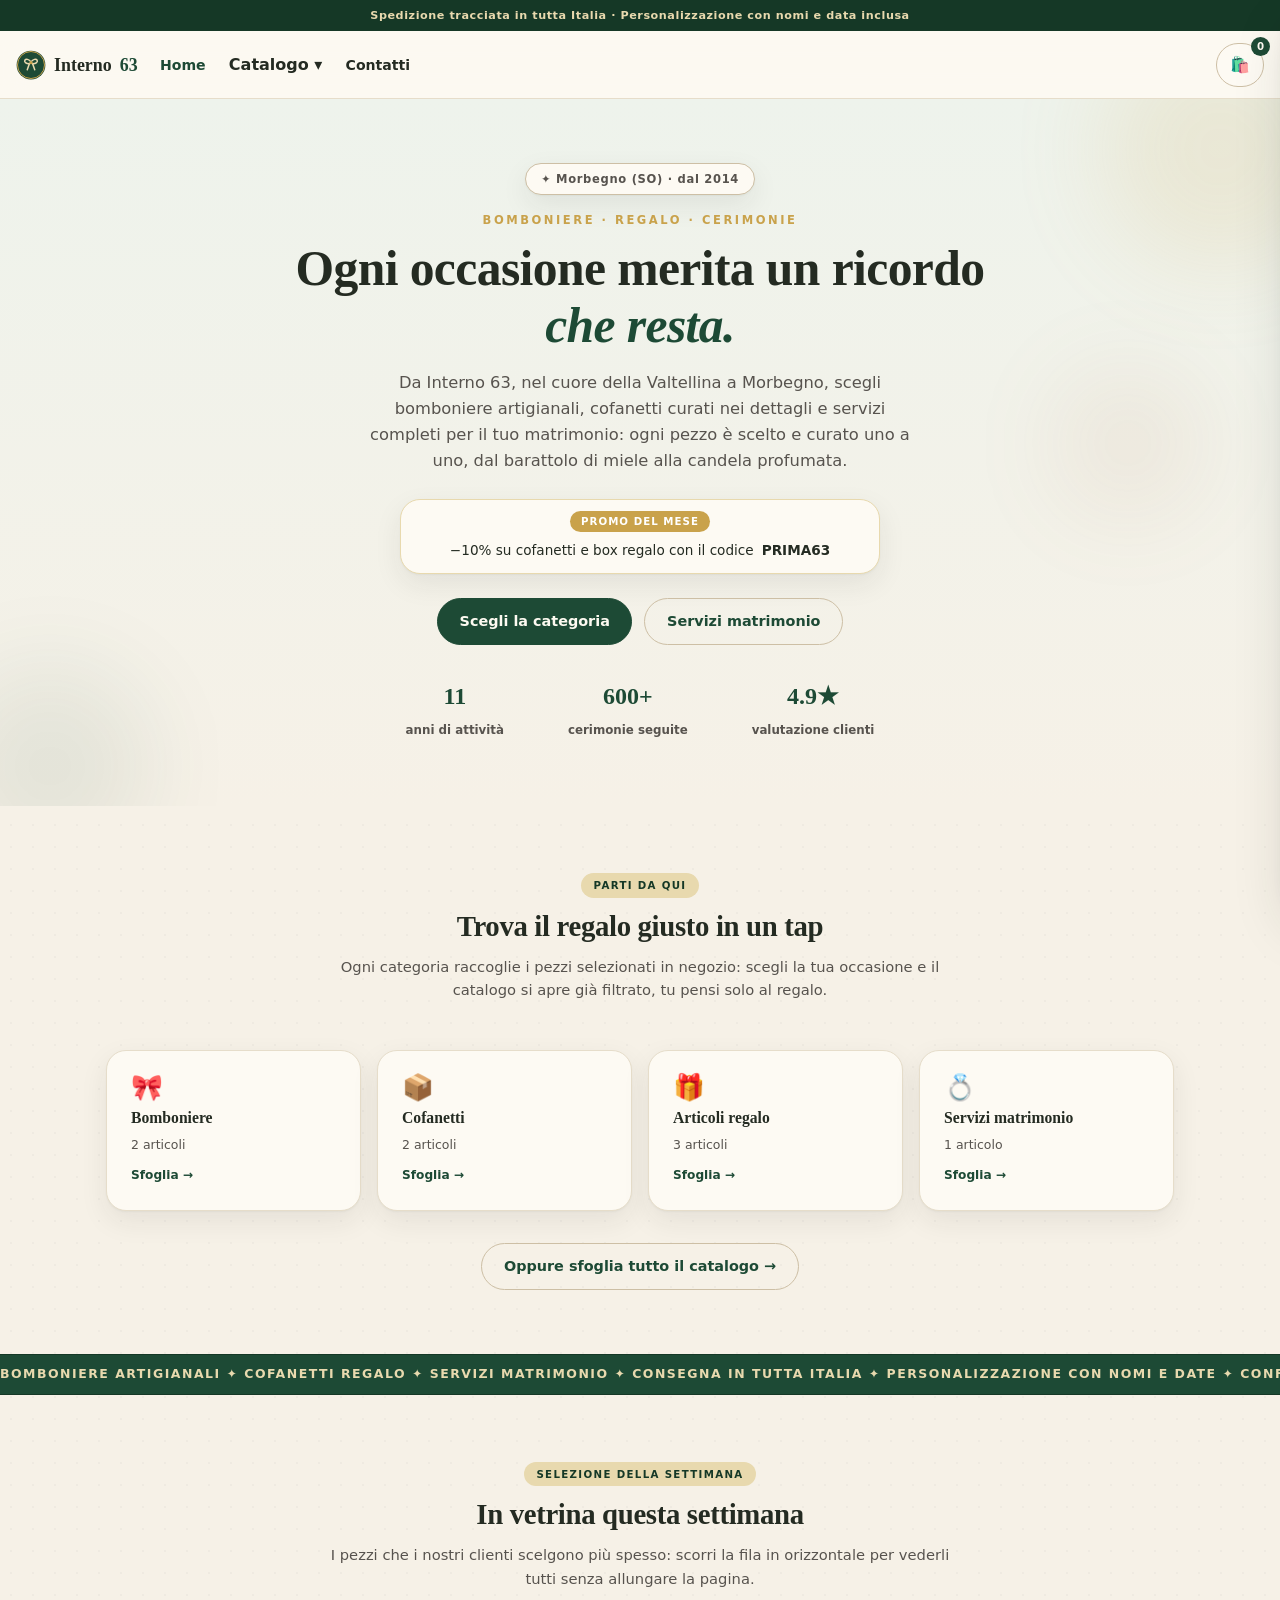
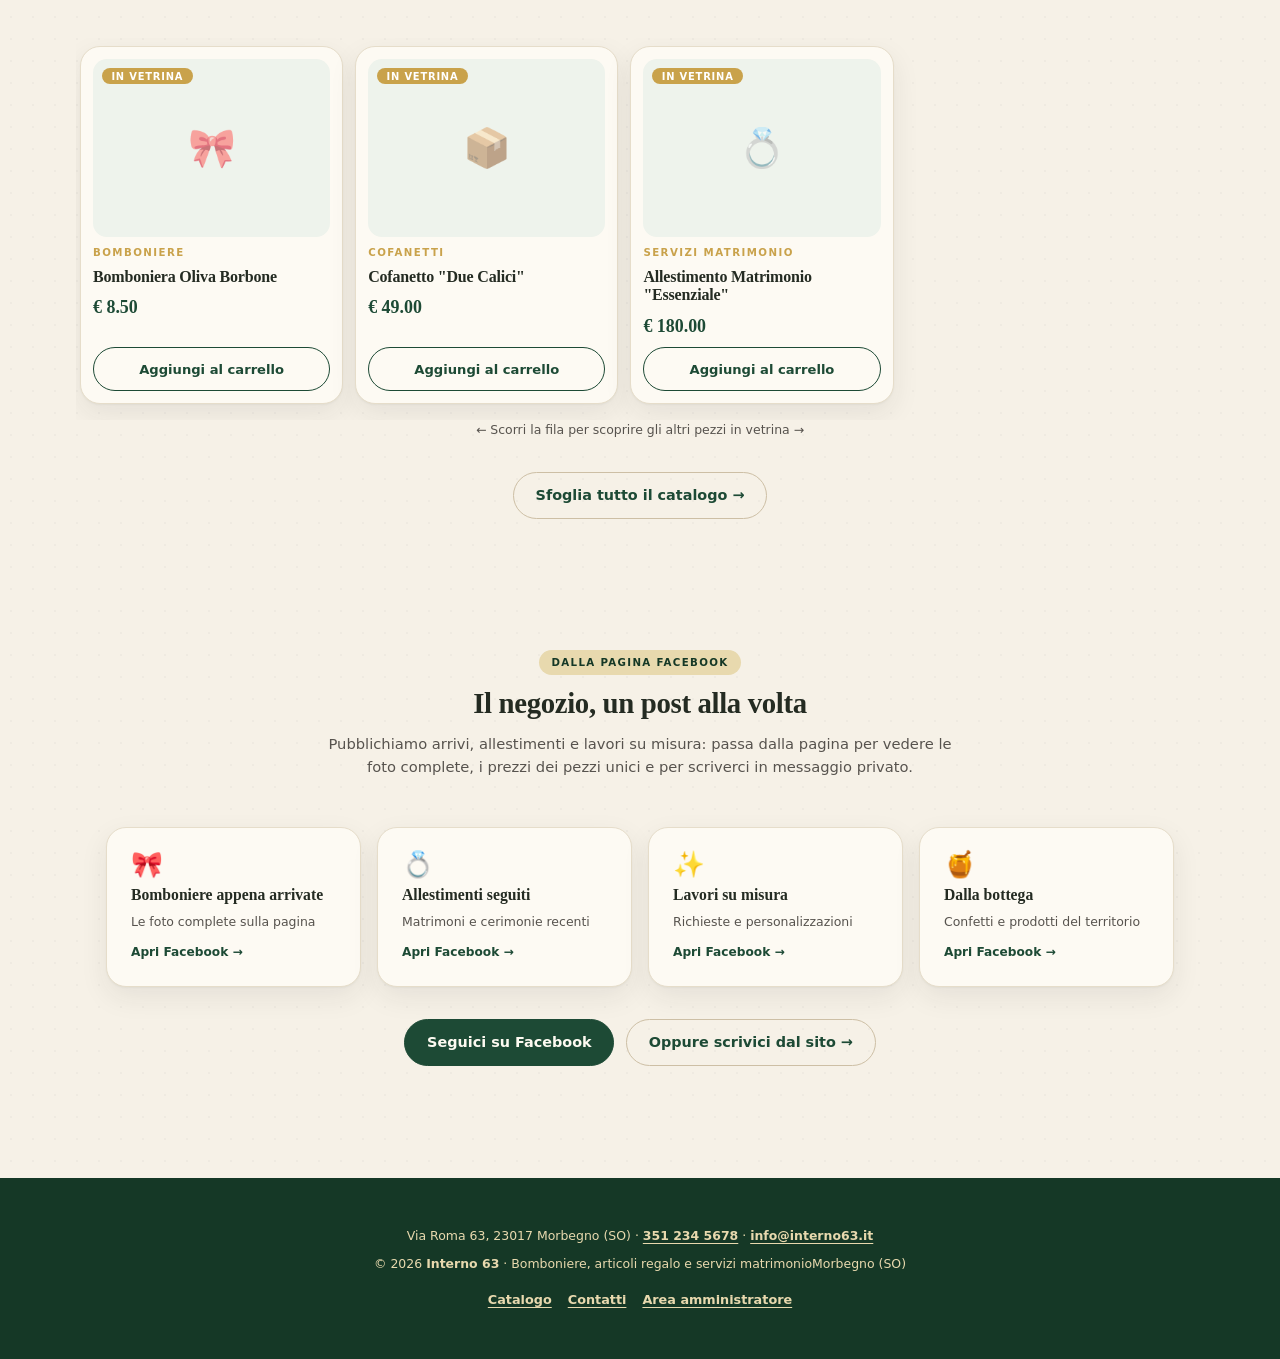
==== commit 7e2e67e2: "Manca la pagina contatti necessaria per scrivere la…" ====
--- a/index.html
+++ b/index.html
@@ -52,7 +52,7 @@
         <div class="nav-drop-inner" id="dropCategorie"></div>
       </div>
     </div>
-    <a href="#contatti">Contatti</a>
+    <a href="contatti.html">Contatti</a>
   </nav>
 </header>
 
@@ -172,6 +172,7 @@
   <p>© <span id="anno">2025</span> <b id="footName">Interno 63</b> · Bomboniere, articoli regalo e servizi matrimonio<span id="footLuogo"> · Morbegno (SO)</span></p>
   <nav class="foot-links" aria-label="Link utili">
     <a class="link" href="shop.html">Catalogo</a>
+    <a class="link" href="contatti.html">Contatti</a>
     <a class="link hidden" id="linkFb" href="https://www.facebook.com/share/14xCco4QcLd/" rel="noopener">Facebook</a>
     <a class="link hidden" id="linkIg" href="#" rel="noopener">Instagram</a>
     <a class="link" href="admin.html">Area amministratore</a>
--- a/style.css
+++ b/style.css
@@ -7,8 +7,21 @@
 .tabpane{padding-top:var(--sp-4)}
 .modal{position:fixed;inset:0;z-index:90;display:grid;place-items:center;padding:var(--sp-4);background:rgba(36,43,34,.55);backdrop-filter:blur(3px);opacity:0;pointer-events:none;transition:opacity var(--transizione)}
 .modal.aperta{opacity:1;pointer-events:auto}
-.modal-card.modal{position:relative;inset:auto;display:block;padding:0;background:var(--carta);opacity:1;pointer-events:auto}
-
+ .modal-card.modal{position:relative;inset:auto;display:block;padding:0;background:var(--carta);opacity:1;pointer-events:auto}
+
+/* ---------- Pagina Contatti ---------- */
+.contatti-grid{display:grid;gap:var(--sp-5);align-items:start}
+.err-campo{display:block;min-height:1.1em;margin-top:.25rem;font-size:.75rem;font-weight:700;color:var(--pericolo)}
+.err-campo:empty{display:none}
+.box-esito{margin-top:var(--sp-3);padding:.9rem 1.1rem;border-radius:var(--raggio-mini);border:1px solid var(--oro);background:var(--oro-tenue);color:var(--accente-scuro);font-size:.88rem;font-weight:600}
+.contatti-info{position:sticky;top:calc(var(--h-nav) + var(--sp-4))}
+.info-lista{list-style:none;display:flex;flex-direction:column;gap:var(--sp-3);margin:var(--sp-3) 0}
+.info-lista li{display:flex;flex-direction:column;gap:.15rem;border-bottom:1px dashed var(--bordo-forte);padding-bottom:var(--sp-3)}
+.info-lista li:last-child{border-bottom:none;padding-bottom:0}
+.info-lista b{font-size:.68rem;font-weight:800;letter-spacing:.12em;text-transform:uppercase;color:var(--testo-2)}
+.info-lista a{text-decoration:none;color:var(--accente);font-weight:700}
+.info-lista a:hover{text-decoration:underline;text-underline-offset:3px}
+@media (min-width:1024px){.contatti-grid{grid-template-columns:minmax(0,1.6fr) minmax(0,1fr)}}
 :root{
   --bg:#f6f1e7;--carta:#fdfaf3;--testo:#242b22;--testo-2:#57534e;
   --bordo:#e6ddca;--bordo-forte:#cdbfa5;
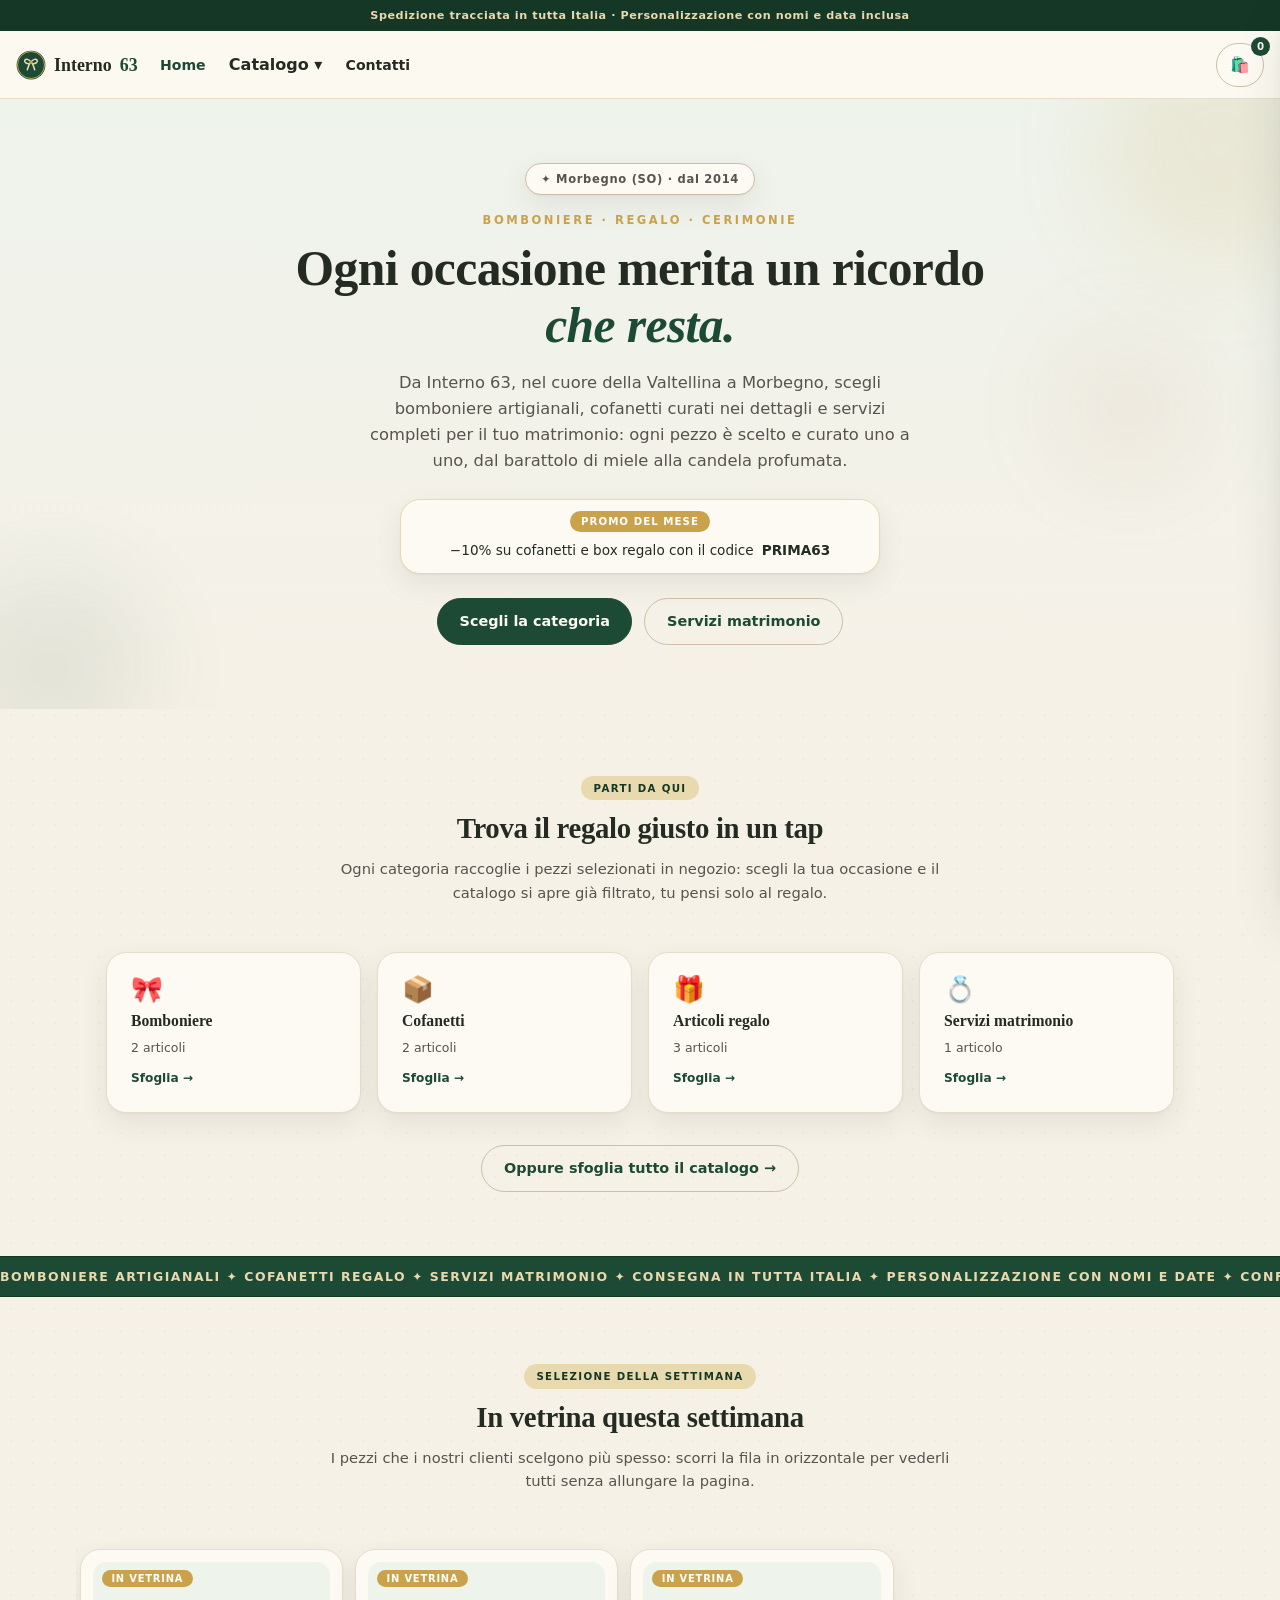
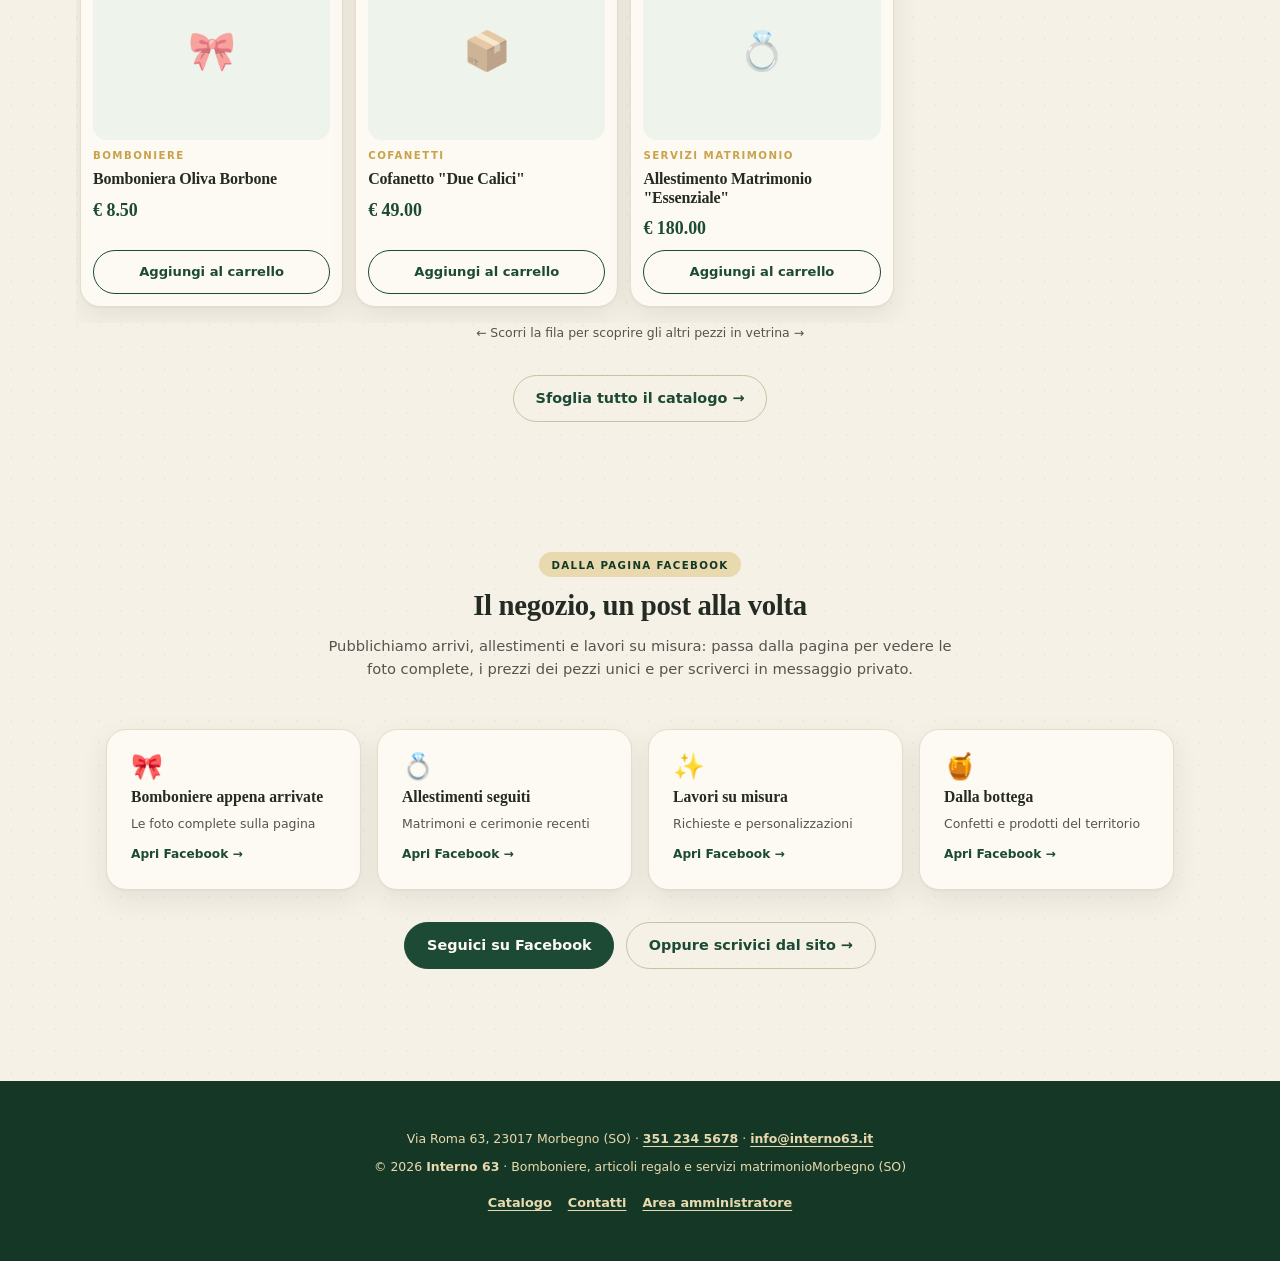
==== commit ca62f270: "Elimina la parte "11 anni attività, 600 cerimonie e 4.9…" ====
--- a/index.html
+++ b/index.html
@@ -69,11 +69,6 @@
       <div class="cta-row">
         <a class="btn" id="cta1" href="#categorie">Scegli la categoria</a>
         <a class="btn btn-ghost" id="cta2" href="shop.html?cat=matrimonio">Servizi matrimonio</a>
-      </div>
-      <div class="hero-stats">
-        <div class="stat"><b id="stat1v">11</b><span id="stat1l">anni di attività</span></div>
-        <div class="stat"><b id="stat2v">600+</b><span id="stat2l">cerimonie seguite</span></div>
-        <div class="stat"><b id="stat3v">4.9★</b><span id="stat3l">valutazione clienti</span></div>
       </div>
     </div>
   </section>
--- a/style.css
+++ b/style.css
@@ -126,9 +126,6 @@
 .hero-offer-tag{background:var(--oro);color:#fff;border-radius:999px;padding:.16rem .7rem;font-size:.64rem;font-weight:800;letter-spacing:.1em;text-transform:uppercase}
 .cta-row{display:flex;flex-wrap:wrap;justify-content:center;gap:var(--sp-3);margin-top:var(--sp-5)}
 .cta-center{display:flex;flex-wrap:wrap;justify-content:center;gap:var(--sp-3);margin-top:var(--sp-6)}
-.hero-stats{display:flex;justify-content:center;gap:var(--sp-6);margin-top:var(--sp-6);flex-wrap:wrap}
-.stat b{display:block;font-family:var(--font-display);font-size:1.5rem;color:var(--accente)}
-.stat span{font-size:.74rem;color:var(--testo-2);font-weight:600}
 
 /* ---------- Sezioni ---------- */
 .section{padding:var(--sp-7) 0}
@@ -336,7 +333,7 @@
   body{font-size:17px}
   .hero{padding:var(--sp-8) 0}
   .hero-inner{max-width:780px}
-  .hero-stats{gap:var(--sp-8)}
+  
   .section{padding:var(--sp-8) 0}
   .section-head{max-width:680px;margin-bottom:var(--sp-7)}
   .cats-grid{max-width:1100px}
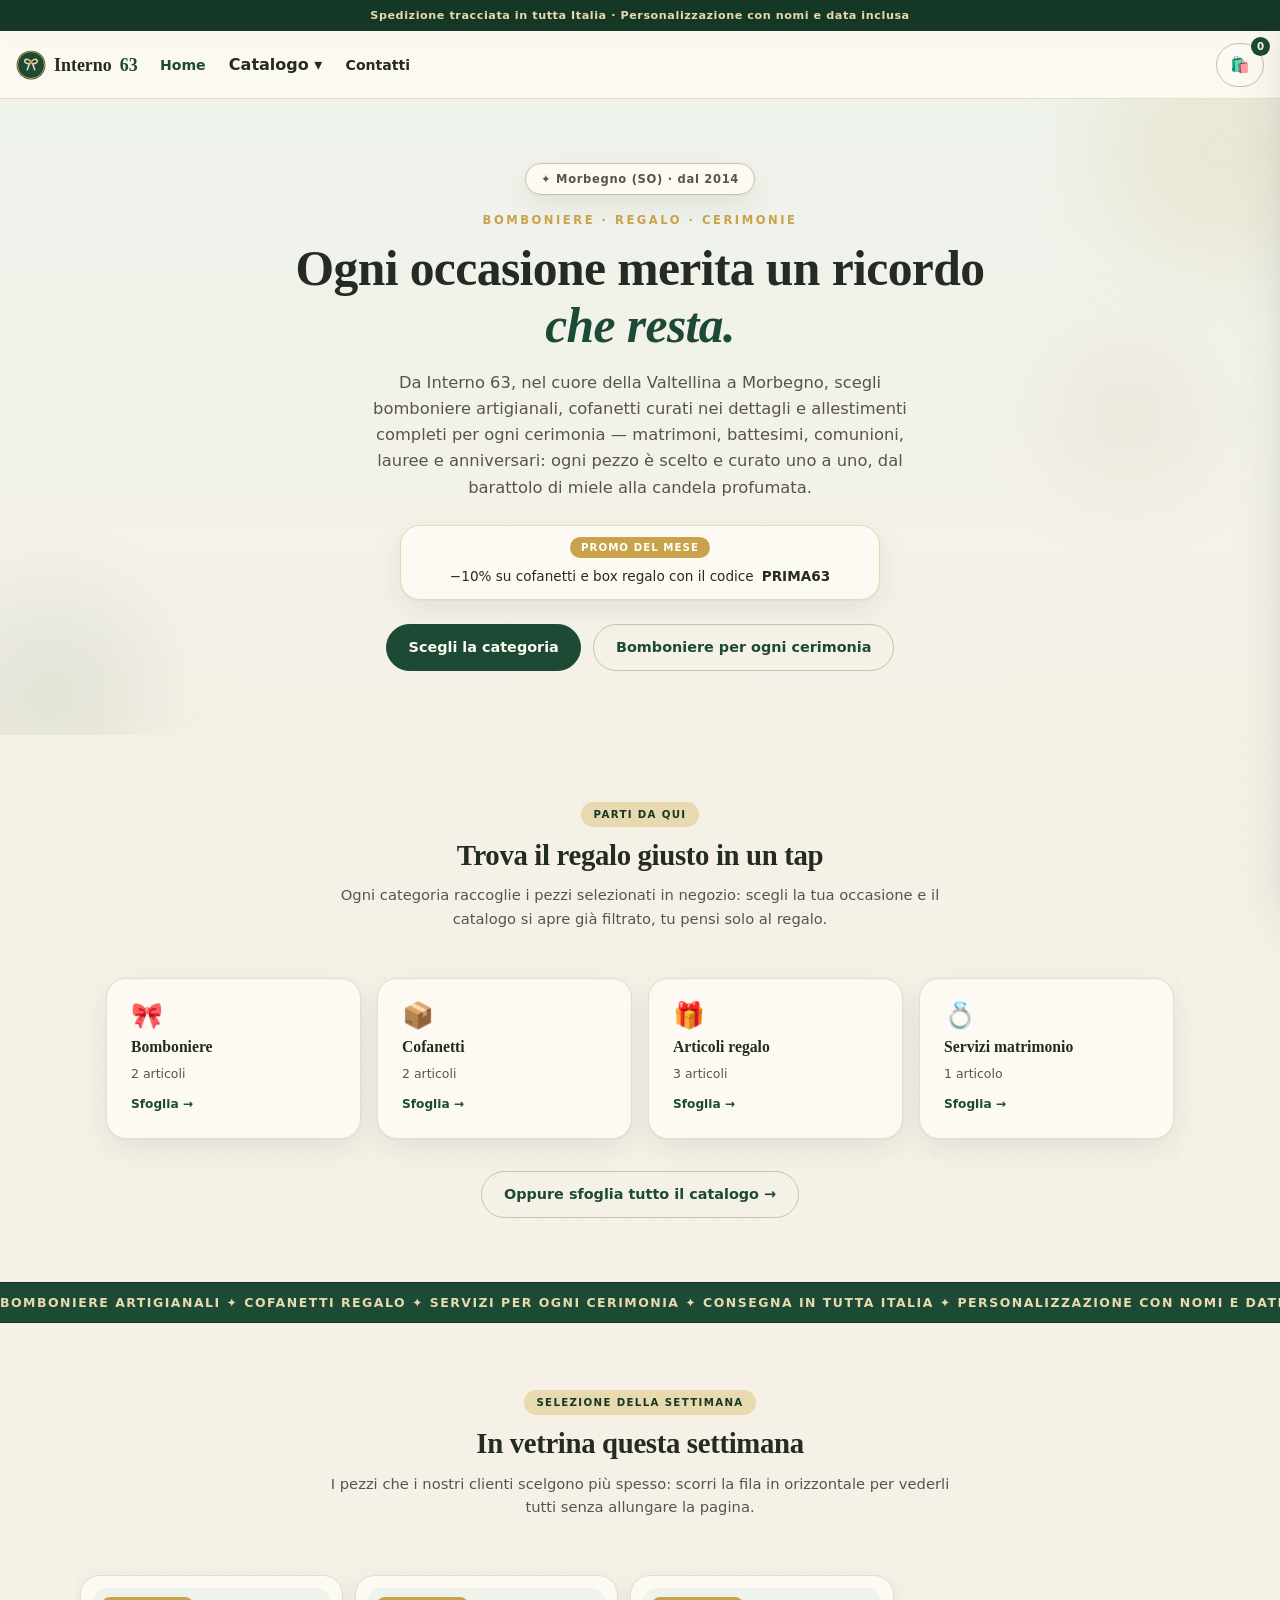
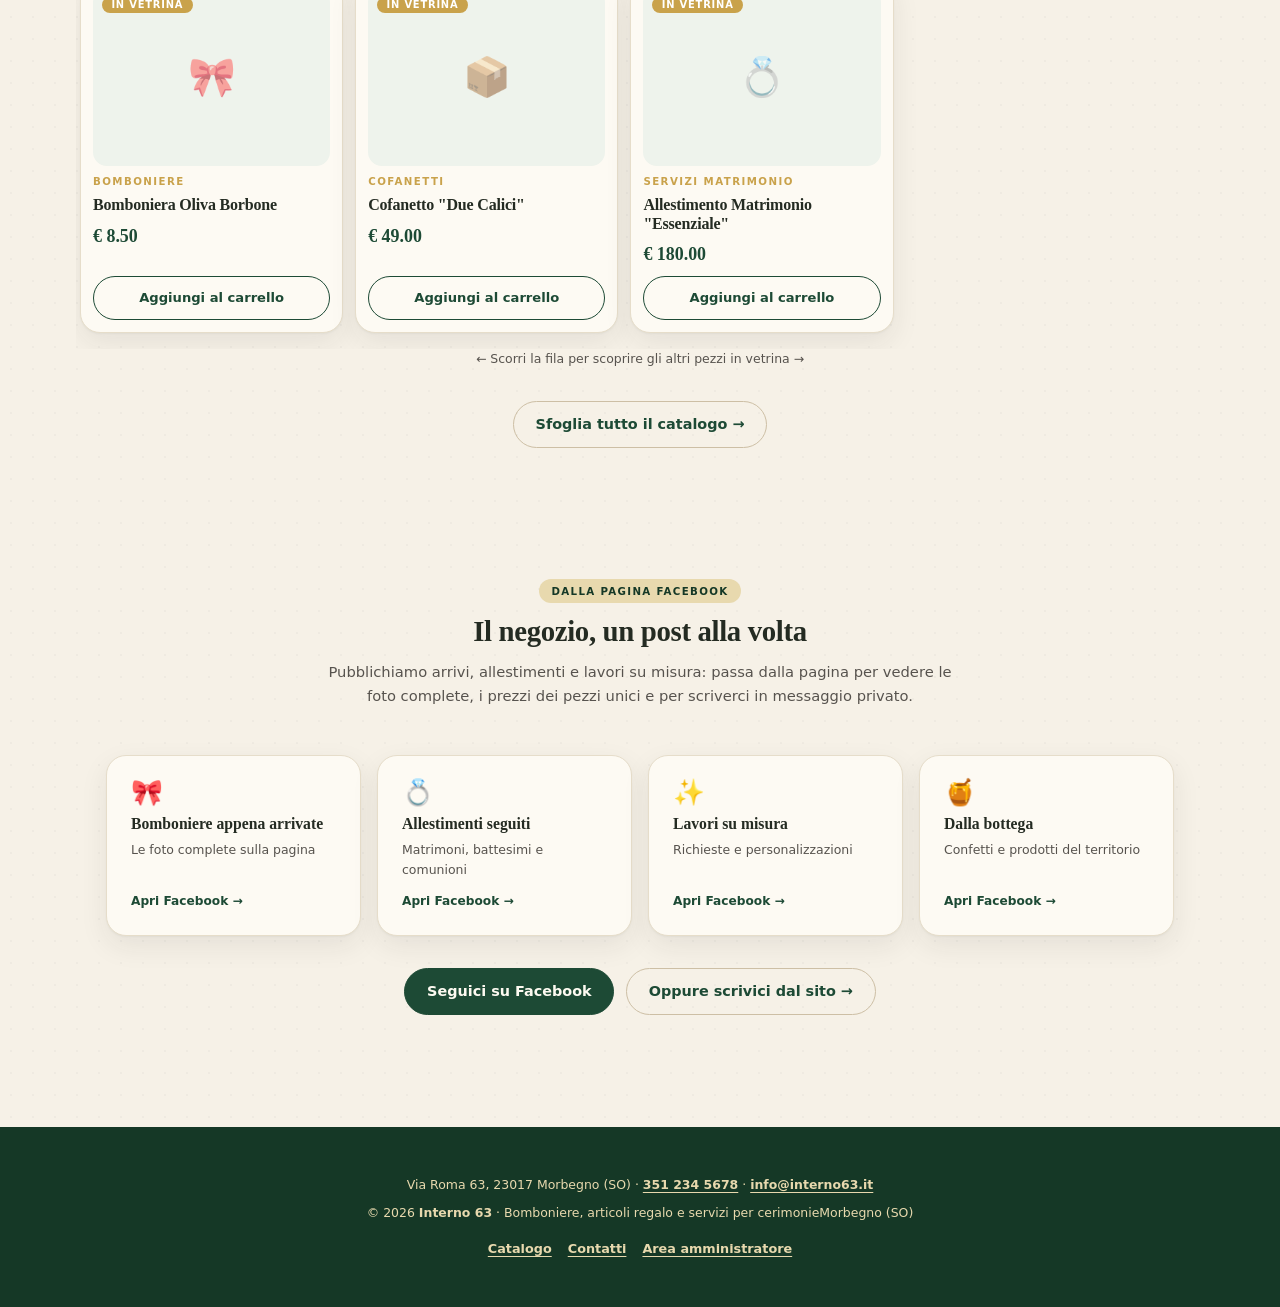
==== commit ce20c686: "Non indicare solo la sezione che indica matrimoni, loro…" ====
--- a/index.html
+++ b/index.html
@@ -3,15 +3,15 @@
 <head>
 <meta charset="UTF-8">
 <meta name="viewport" content="width=device-width, initial-scale=1.0">
-<title>Interno 63 — Bomboniere, Articoli Regalo e Servizi Matrimonio</title>
-<meta name="description" content="Interno 63: bomboniere artigianali, cofanetti regalo e servizi completi per matrimoni, battesimi e cerimonie, da Morbegno in Valtellina. Personalizzazione con nomi e data, spedizione in tutta Italia.">
+<title>Interno 63 — Bomboniere, Articoli Regalo e Servizi per Cerimonie</title>
+<meta name="description" content="Interno 63: bomboniere artigianali, cofanetti regalo e servizi completi per matrimoni, battesimi, comunioni e ogni cerimonia, da Morbegno in Valtellina. Personalizzazione con nomi e data, spedizione in tutta Italia.">
 <meta name="theme-color" content="#1d4a35">
 <!-- Condivisione social: anteprima corretta quando la pagina viene linkata su Facebook/WhatsApp -->
 <meta property="og:type" content="website">
 <meta property="og:site_name" content="Interno 63">
 <meta property="og:locale" content="it_IT">
-<meta property="og:title" content="Interno 63 — Bomboniere, Articoli Regalo e Servizi Matrimonio">
-<meta property="og:description" content="Bomboniere artigianali, cofanetti regalo e servizi completi per cerimonie, dal negozio di Morbegno in Valtellina. Seguici anche sulla pagina Facebook del negozio.">
+<meta property="og:title" content="Interno 63 — Bomboniere, Articoli Regalo e Servizi per Cerimonie">
+<meta property="og:description" content="Bomboniere artigianali, cofanetti regalo e servizi completi per matrimoni, battesimi e ogni cerimonia, dal negozio di Morbegno in Valtellina. Seguici anche sulla pagina Facebook del negozio.">
 <meta property="og:url" content="https://interno63.vercel.app/">
 <meta name="twitter:card" content="summary">
 <!-- Favicon vettoriale: stesso fiocco-regalo su tondo verde del logo in header -->
@@ -64,11 +64,11 @@
       <span class="sticker" id="txtSticker">✦ Morbegno (SO) · dal 2014</span>
       <p class="kicker" id="txtKicker">Bomboniere · Regalo · Cerimonie</p>
       <h1><span id="txtTitolo">Ogni occasione merita un ricordo</span> <em id="txtTitoloEm">che resta.</em></h1>
-      <p class="lead" id="txtLead">Da Interno 63, nel cuore della Valtellina a Morbegno, scegli bomboniere artigianali, cofanetti curati nei dettagli e servizi completi per il tuo matrimonio: ogni pezzo è scelto e curato uno a uno, dal barattolo di miele alla candela profumata.</p>
+      <p class="lead" id="txtLead">Da Interno 63, nel cuore della Valtellina a Morbegno, scegli bomboniere artigianali, cofanetti curati nei dettagli e allestimenti completi per ogni cerimonia — matrimoni, battesimi, comunioni, lauree e anniversari: ogni pezzo è scelto e curato uno a uno, dal barattolo di miele alla candela profumata.</p>
       <p class="hero-offer" id="heroOffer"><span class="hero-offer-tag">Promo del mese</span> −10% su cofanetti e box regalo con il codice <b>PRIMA63</b></p>
       <div class="cta-row">
         <a class="btn" id="cta1" href="#categorie">Scegli la categoria</a>
-        <a class="btn btn-ghost" id="cta2" href="shop.html?cat=matrimonio">Servizi matrimonio</a>
+        <a class="btn btn-ghost" id="cta2" href="shop.html?cat=bomboniere">Bomboniere per ogni cerimonia</a>
       </div>
     </div>
   </section>
@@ -89,8 +89,8 @@
   <!-- TICKER: testo editabile dall'admin, ripetuto due volte per l'effetto loop -->
   <div class="ticker" id="tickerBox" aria-hidden="true">
     <div class="ticker-track" id="tickerTrack">
-      <span>Bomboniere artigianali ✦ Cofanetti regalo ✦ Servizi matrimonio ✦ Consegna in tutta Italia ✦ Personalizzazione con nomi e date ✦ Confetti artigianali italiani ✦</span>
-      <span>Bomboniere artigianali ✦ Cofanetti regalo ✦ Servizi matrimonio ✦ Consegna in tutta Italia ✦ Personalizzazione con nomi e date ✦ Confetti artigianali italiani ✦</span>
+      <span>Bomboniere artigianali ✦ Cofanetti regalo ✦ Servizi per ogni cerimonia ✦ Consegna in tutta Italia ✦ Personalizzazione con nomi e date ✦ Confetti artigianali italiani ✦</span>
+      <span>Bomboniere artigianali ✦ Cofanetti regalo ✦ Servizi per ogni cerimonia ✦ Consegna in tutta Italia ✦ Personalizzazione con nomi e date ✦ Confetti artigianali italiani ✦</span>
     </div>
   </div>
 
@@ -132,7 +132,7 @@
         <a class="tile" href="https://www.facebook.com/share/14xCco4QcLd/" target="_blank" rel="noopener">
           <span class="tile-ico" aria-hidden="true">💍</span>
           <span class="tile-nome">Allestimenti seguiti</span>
-          <span class="tile-quota">Matrimoni e cerimonie recenti</span>
+          <span class="tile-quota">Matrimoni, battesimi e comunioni</span>
           <span class="tile-vai">Apri Facebook →</span>
         </a>
         <a class="tile" href="https://www.facebook.com/share/14xCco4QcLd/" target="_blank" rel="noopener">
@@ -164,7 +164,7 @@
     <a class="foot-tel" href="mailto:info@interno63.it">info@interno63.it</a>
   </p>
   <p class="foot-contatti" id="footOrari" hidden>🕒 Orari: Lun–Sab 9:30–13:00</p>
-  <p>© <span id="anno">2025</span> <b id="footName">Interno 63</b> · Bomboniere, articoli regalo e servizi matrimonio<span id="footLuogo"> · Morbegno (SO)</span></p>
+  <p>© <span id="anno">2025</span> <b id="footName">Interno 63</b> · Bomboniere, articoli regalo e servizi per cerimonie<span id="footLuogo"> · Morbegno (SO)</span></p>
   <nav class="foot-links" aria-label="Link utili">
     <a class="link" href="shop.html">Catalogo</a>
     <a class="link" href="contatti.html">Contatti</a>
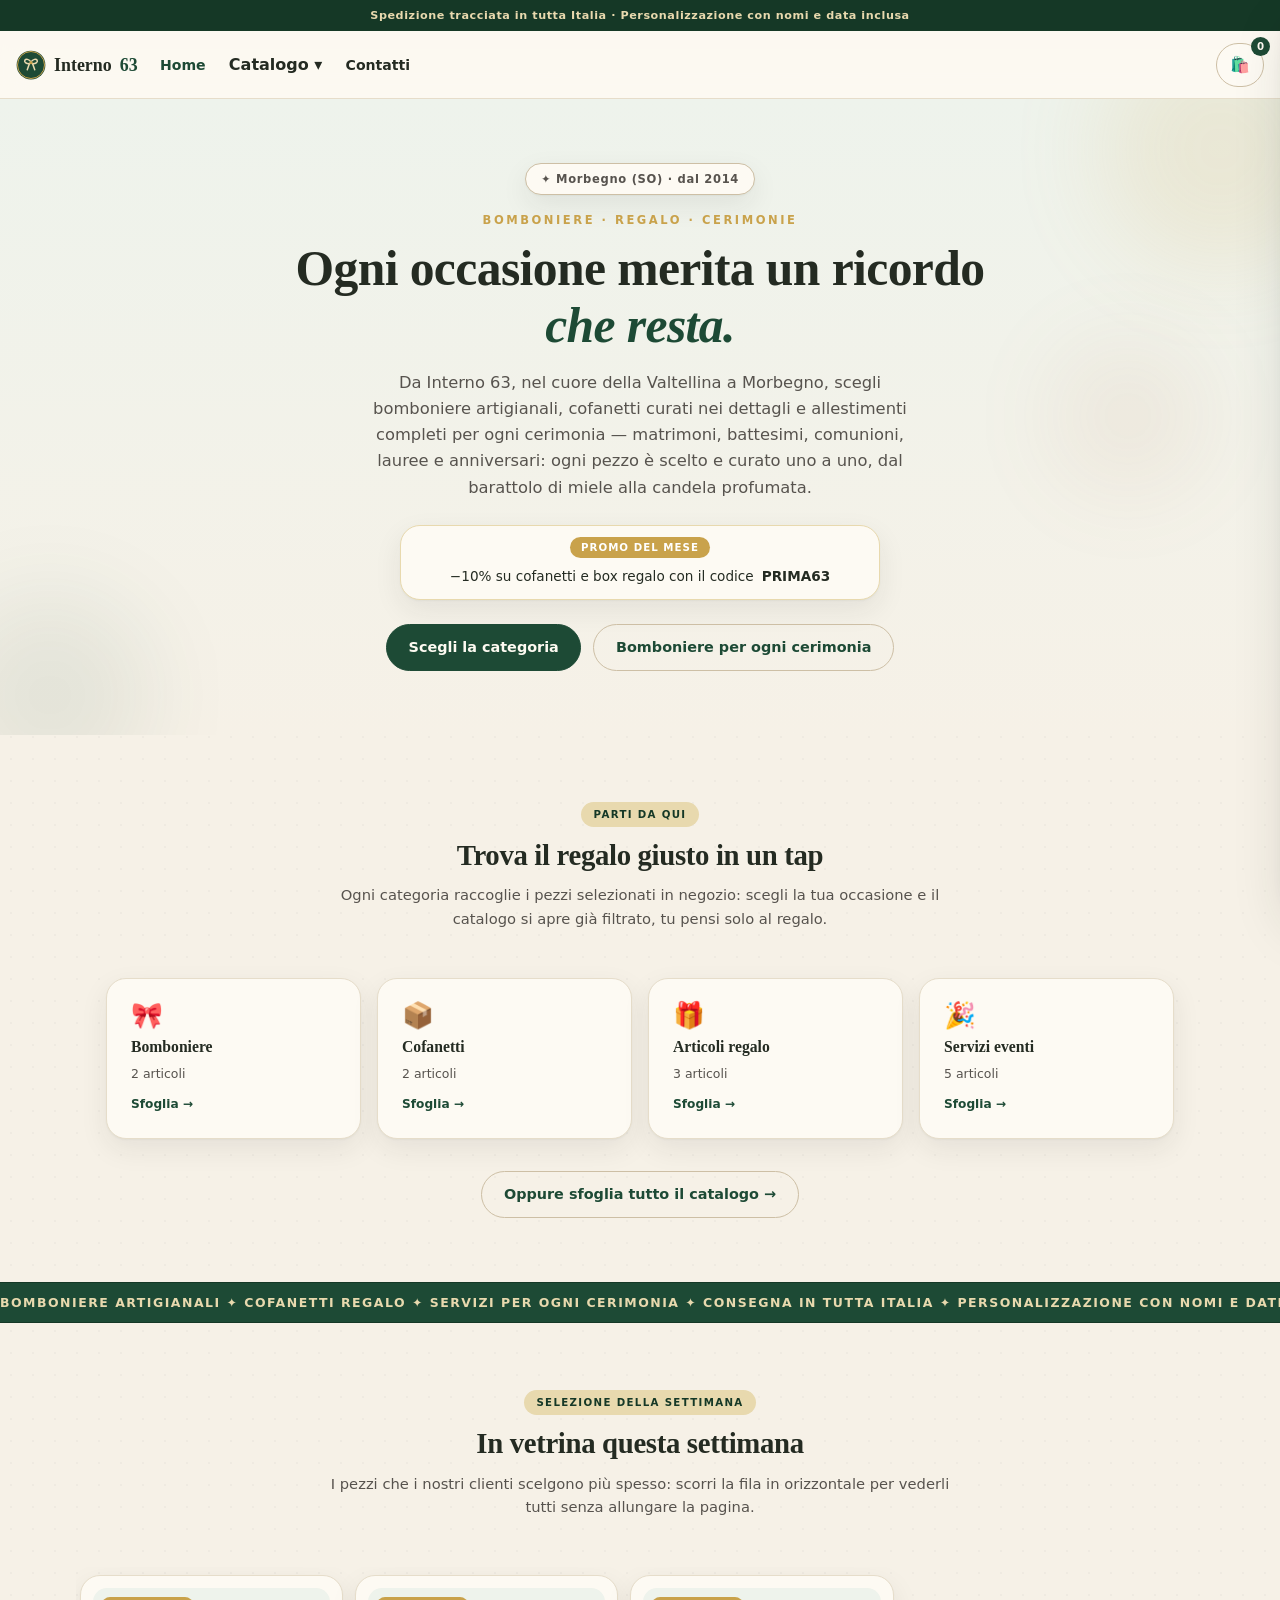
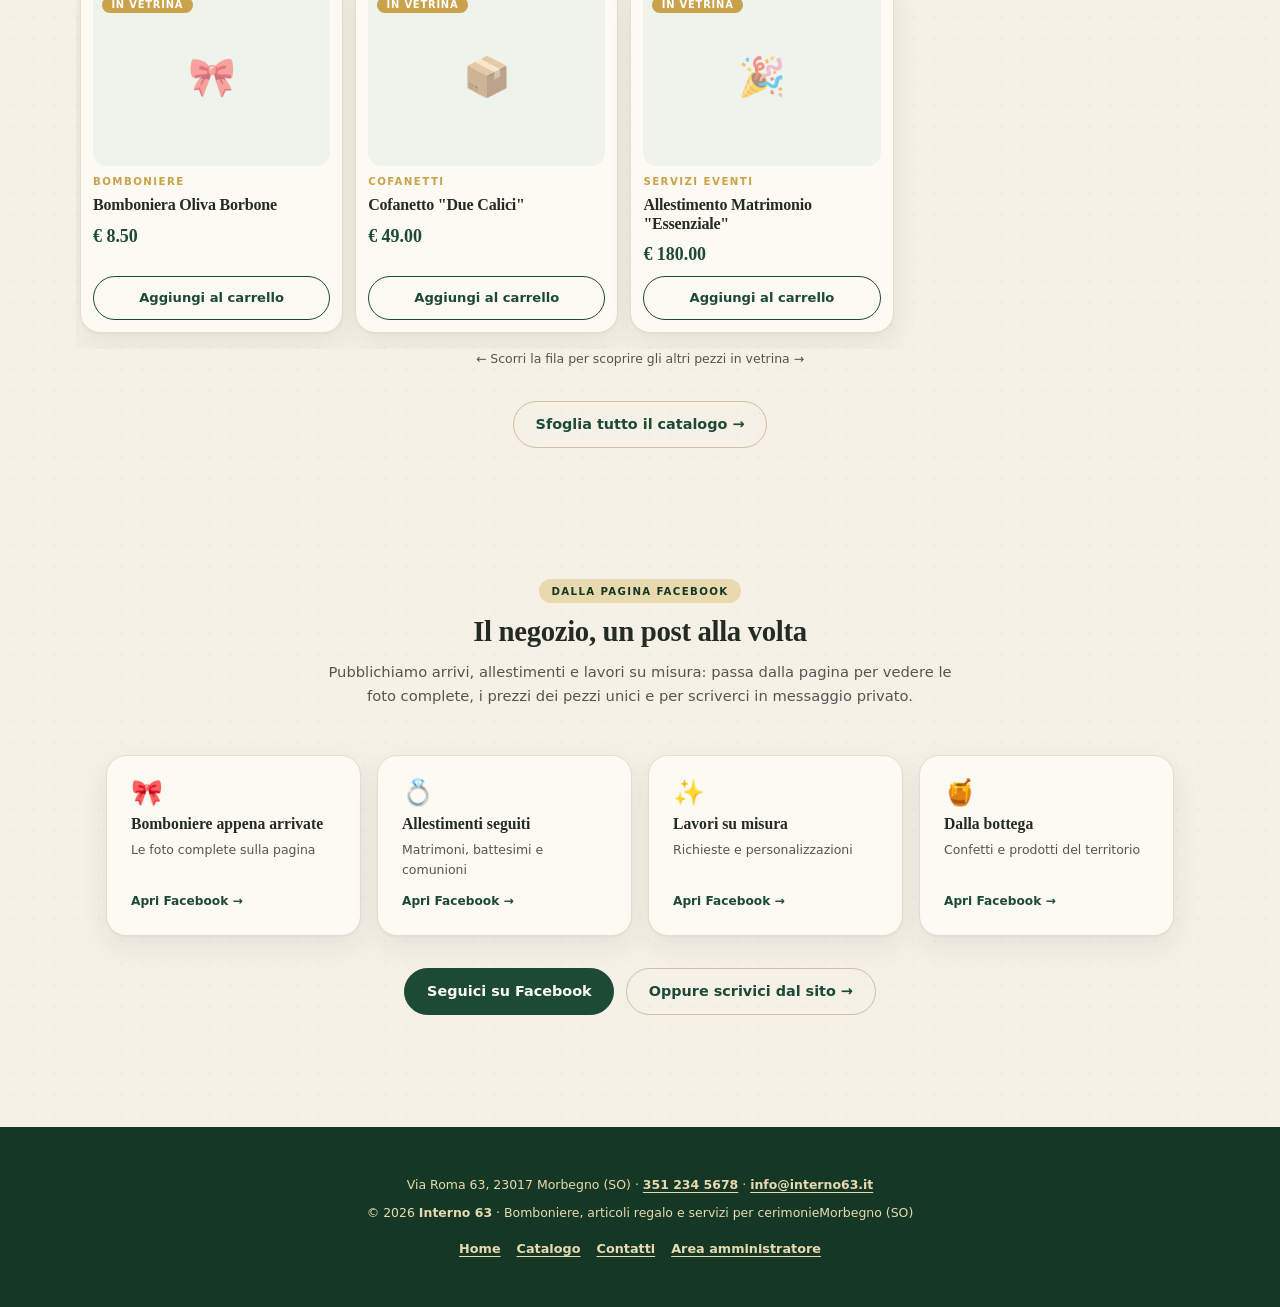
==== commit 0cc3a2fa: "Ok ma la categoria servizi matrimonio dovrebbe essere…" ====
--- a/index.html
+++ b/index.html
@@ -166,6 +166,7 @@
   <p class="foot-contatti" id="footOrari" hidden>🕒 Orari: Lun–Sab 9:30–13:00</p>
   <p>© <span id="anno">2025</span> <b id="footName">Interno 63</b> · Bomboniere, articoli regalo e servizi per cerimonie<span id="footLuogo"> · Morbegno (SO)</span></p>
   <nav class="foot-links" aria-label="Link utili">
+    <a class="link" href="index.html">Home</a>
     <a class="link" href="shop.html">Catalogo</a>
     <a class="link" href="contatti.html">Contatti</a>
     <a class="link hidden" id="linkFb" href="https://www.facebook.com/share/14xCco4QcLd/" rel="noopener">Facebook</a>
